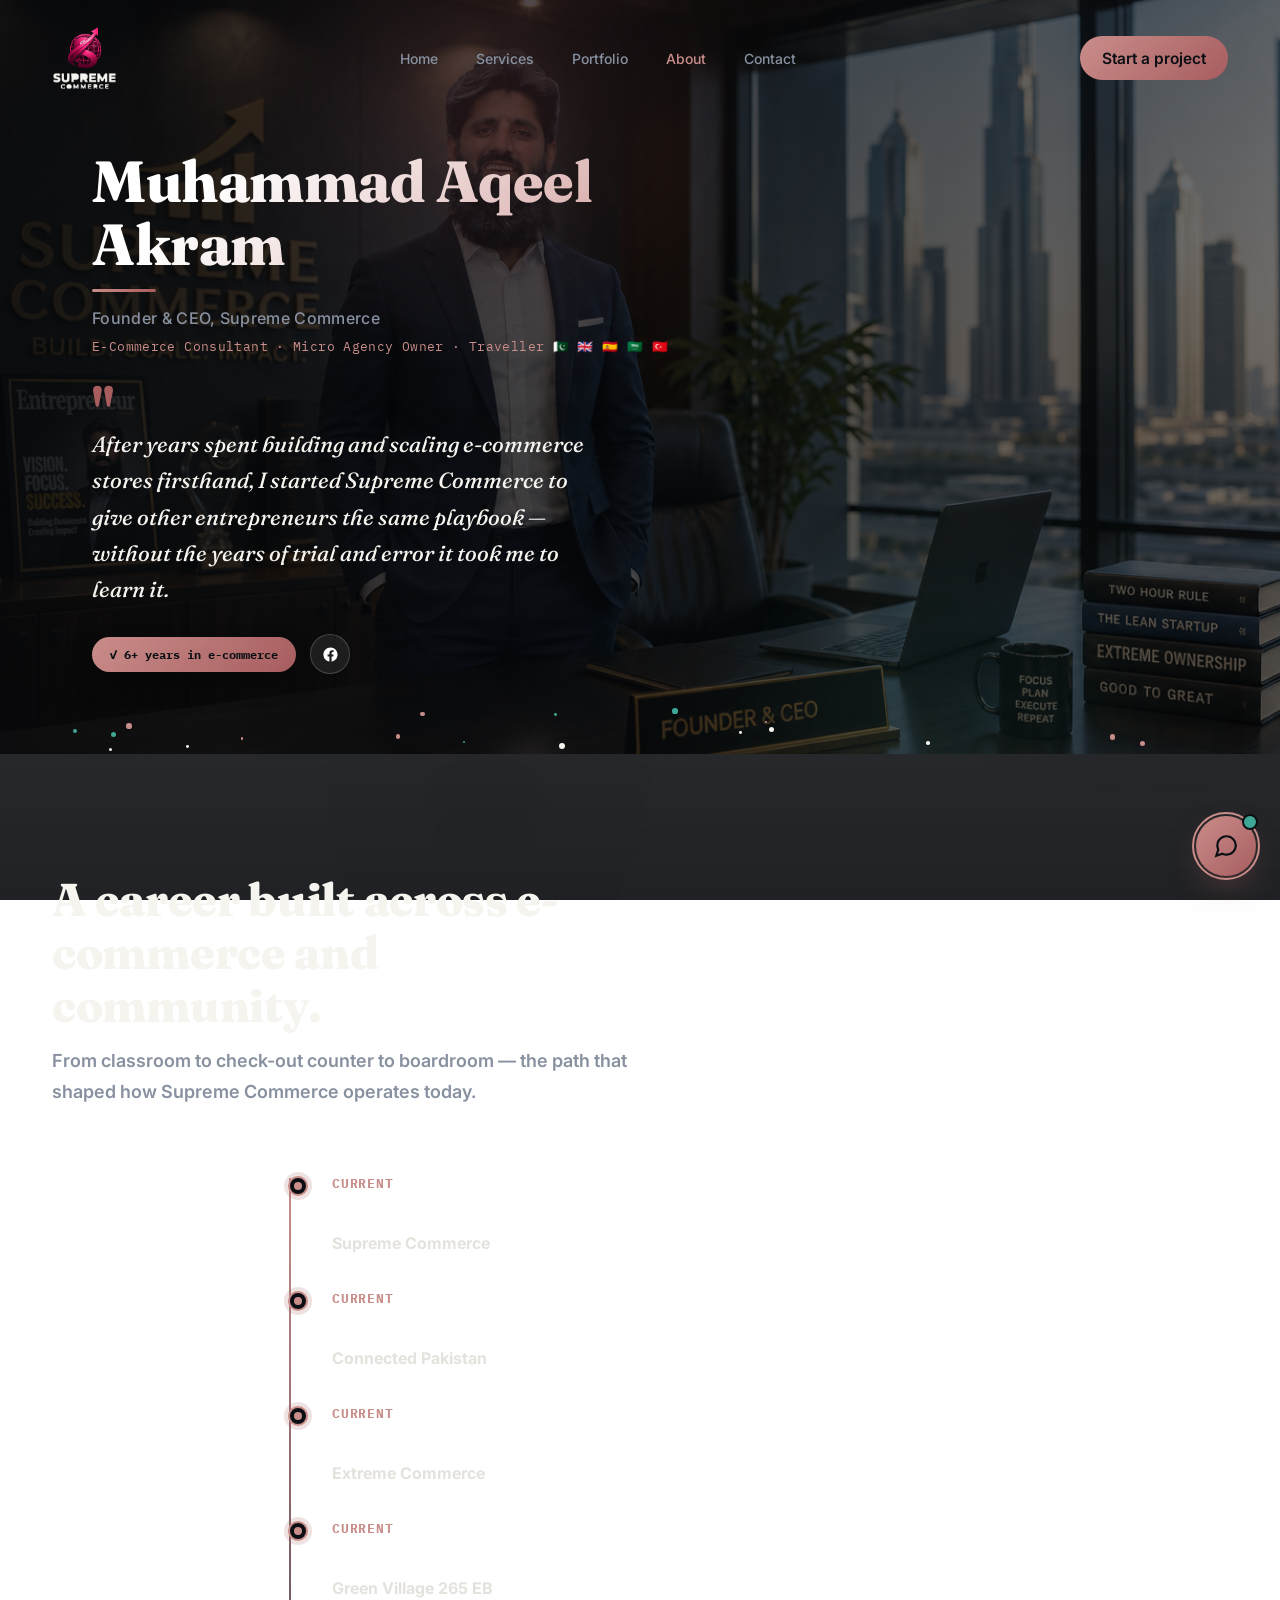
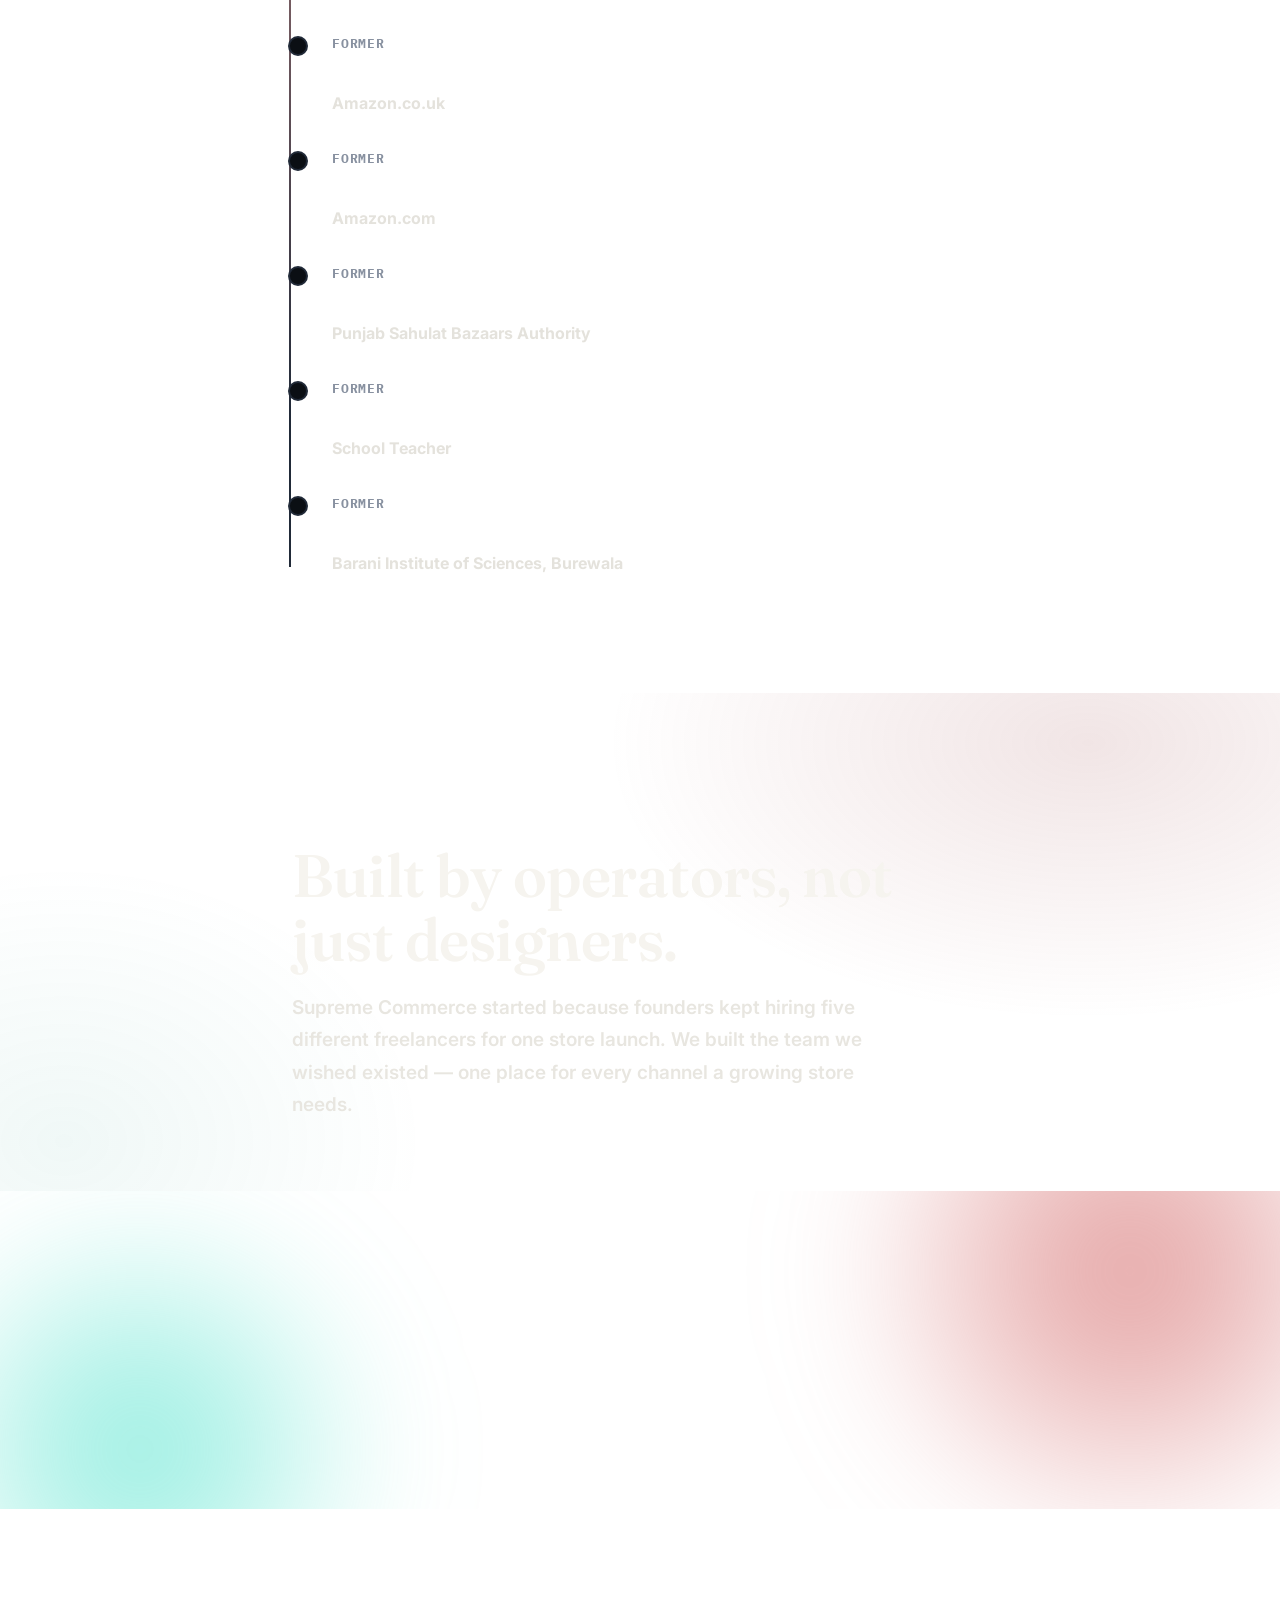
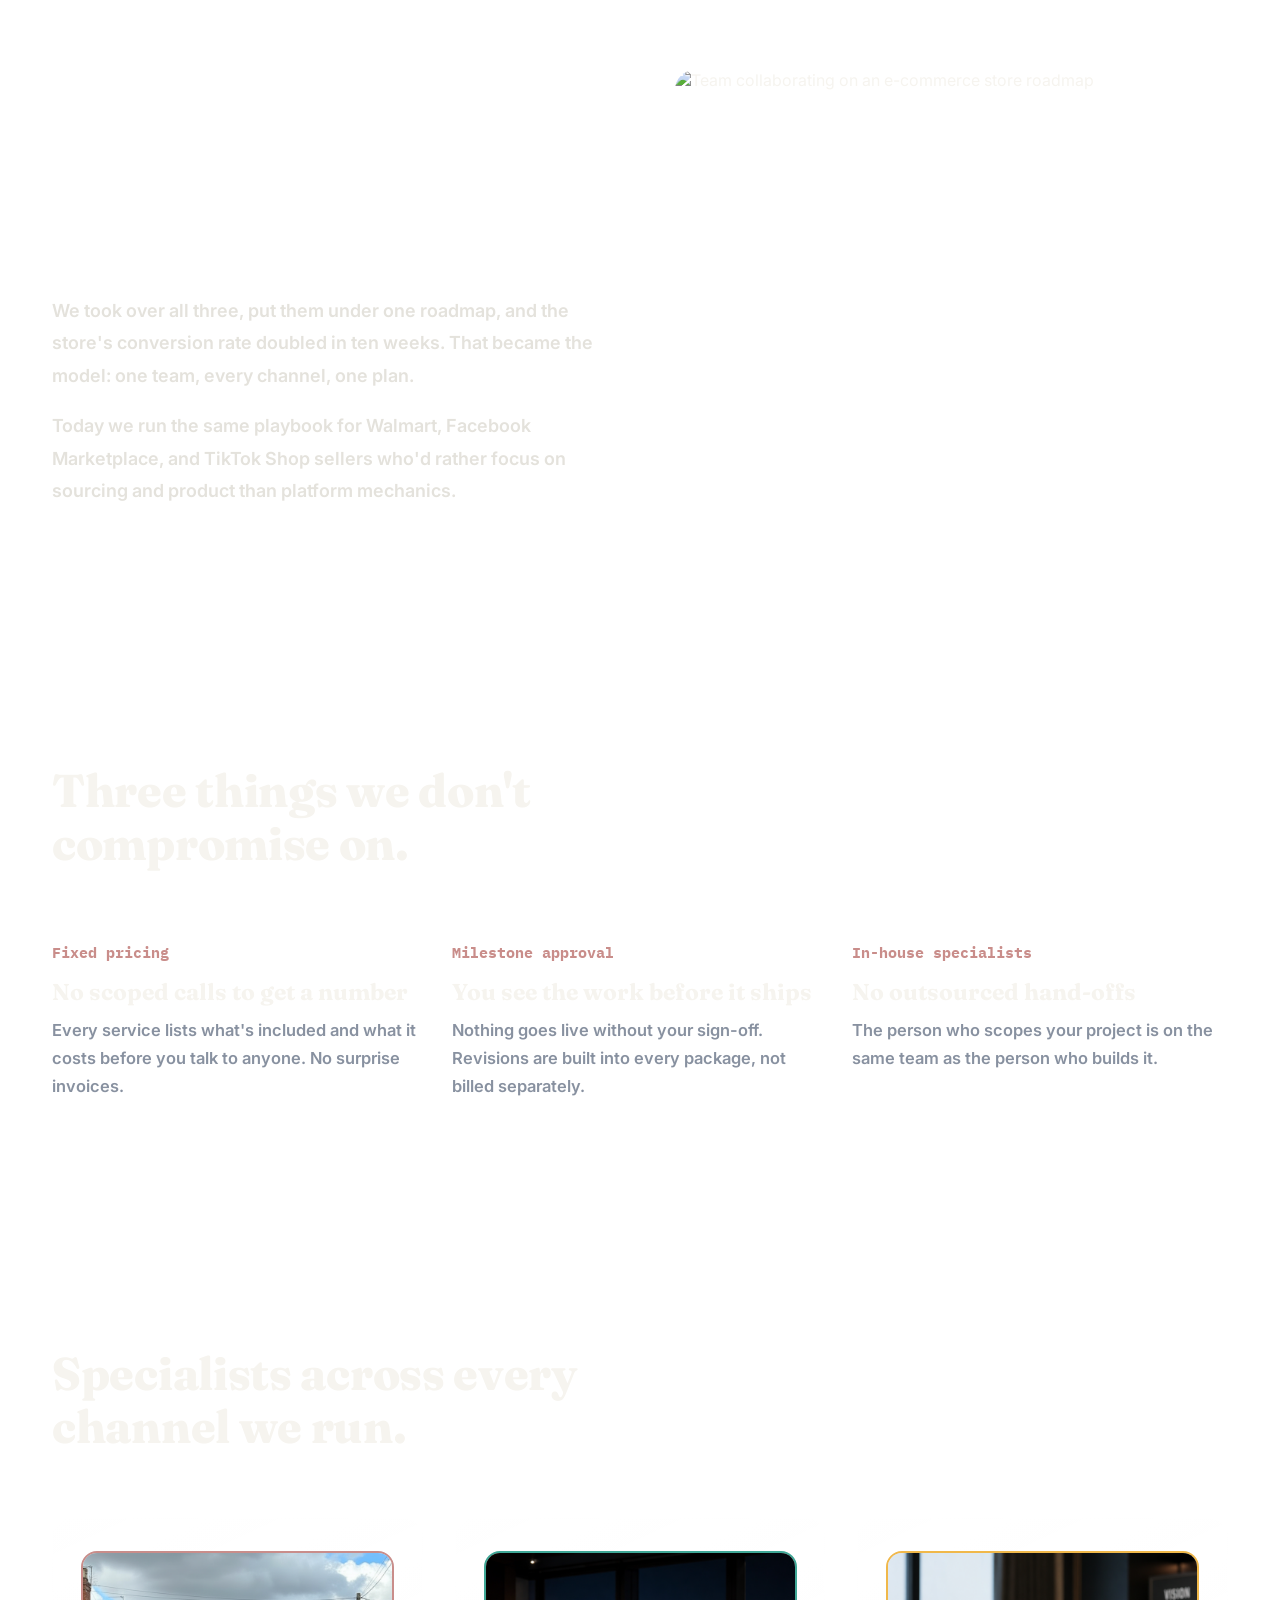
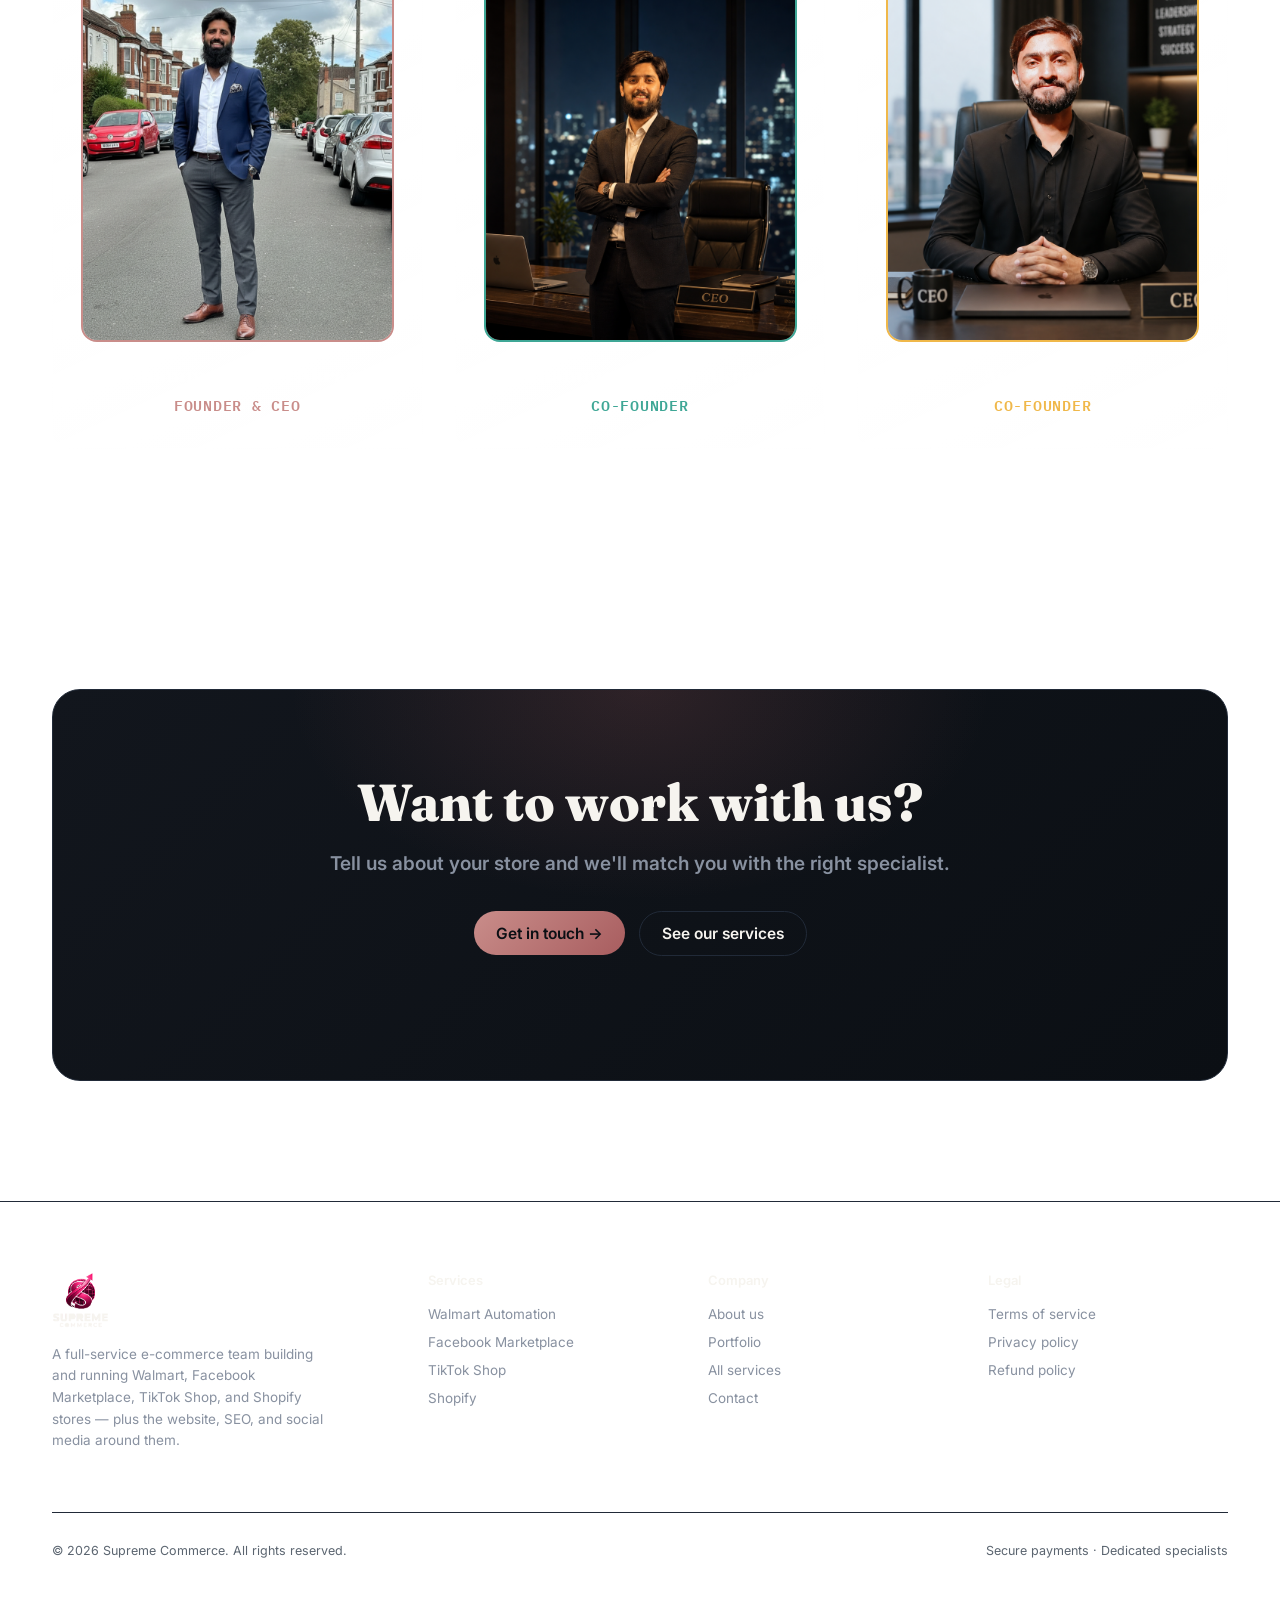
==== about.html @ 3b517783 "Fix domain in SEO tags: .net not .com Co-Authored-By: Claude Sonnet 5 <noreply@anthropic.com>" ====
<!DOCTYPE html>
<html lang="en">
<head>
<meta charset="UTF-8">
<meta name="viewport" content="width=device-width, initial-scale=1.0">
<title>About — Supreme Commerce</title>
<meta name="description" content="Supreme Commerce was founded by Muhammad Aqeel Akram to give e-commerce entrepreneurs one in-house team for every channel, instead of juggling multiple freelancers.">
<meta name="robots" content="index, follow">
<link rel="canonical" href="https://supreme.supremecommerce.net/about.html">
<meta property="og:type" content="website">
<meta property="og:site_name" content="Supreme Commerce">
<meta property="og:title" content="About — Supreme Commerce">
<meta property="og:description" content="Founded by Muhammad Aqeel Akram to give e-commerce entrepreneurs one in-house team for every channel, instead of juggling multiple freelancers.">
<meta property="og:url" content="https://supreme.supremecommerce.net/about.html">
<meta property="og:image" content="https://supreme.supremecommerce.net/assets/images/founder.jpg">
<meta name="twitter:card" content="summary_large_image">
<meta name="twitter:title" content="About — Supreme Commerce">
<meta name="twitter:description" content="Founded by Muhammad Aqeel Akram to give e-commerce entrepreneurs one in-house team for every channel, instead of juggling multiple freelancers.">
<meta name="twitter:image" content="https://supreme.supremecommerce.net/assets/images/founder.jpg">
<link rel="icon" type="image/png" href="assets/images/logo-transparent.png">
<script type="application/ld+json">
{
  "@context": "https://schema.org",
  "@type": "Person",
  "name": "Muhammad Aqeel Akram",
  "jobTitle": "Founder & CEO",
  "worksFor": {
    "@type": "Organization",
    "name": "Supreme Commerce",
    "url": "https://supreme.supremecommerce.net/"
  },
  "image": "https://supreme.supremecommerce.net/assets/images/founder.jpg"
}
</script>
<link rel="preconnect" href="https://fonts.googleapis.com">
<link href="https://fonts.googleapis.com/css2?family=Fraunces:opsz,wght@9..144,300;9..144,450;9..144,600;9..144,700&family=Inter:wght@400;500;600;700&family=IBM+Plex+Mono:wght@400;500&display=swap" rel="stylesheet">
<link rel="stylesheet" href="assets/style.css?v=20260719a">
<style>
.story-grid{display:grid;grid-template-columns:1fr 1fr;gap:70px;align-items:center;}
.story-visual{border-radius:20px;overflow:hidden;aspect-ratio:4/3;}
.story-visual img{width:100%;height:100%;object-fit:cover;}
.story-content p{font-size:15.5px;color:var(--slate-dark);line-height:1.75;margin-bottom:18px;}
.section-light .story-content p{color:var(--slate-dark);}

/* ---- Founder hero: orbit video background + framed portrait on the right ---- */
.founder-hero{
  position:relative;min-height:82vh;display:flex;align-items:center;
  padding:150px 0 80px;overflow:hidden;
  background-image:url('assets/images/founder-office.png');
  background-size:cover;background-position:center 25%;
}
.founder-hero::before{
  content:'';position:absolute;inset:0;z-index:1;
  background:linear-gradient(100deg, rgba(6,8,11,0.9) 0%, rgba(6,8,11,0.72) 45%, rgba(6,8,11,0.55) 100%);
}
.founder-hero-glow{
  position:absolute;inset:0;z-index:1;pointer-events:none;overflow:hidden;
}
.founder-hero-glow::before,.founder-hero-glow::after{
  content:'';position:absolute;border-radius:50%;filter:blur(90px);
}
.founder-hero-glow::before{
  width:460px;height:460px;top:-140px;left:20%;
  background:radial-gradient(circle, rgba(168,93,95,0.3), transparent 70%);
  animation:founderGlowDrift1 16s ease-in-out infinite;
}
.founder-hero-glow::after{
  width:380px;height:380px;bottom:-160px;right:12%;
  background:radial-gradient(circle, rgba(63,167,150,0.2), transparent 70%);
  animation:founderGlowDrift2 20s ease-in-out infinite;
}
@keyframes founderGlowDrift1{0%,100%{transform:translate(0,0);}50%{transform:translate(50px,40px);}}
@keyframes founderGlowDrift2{0%,100%{transform:translate(0,0);}50%{transform:translate(-40px,-30px);}}
.founder-particles{position:absolute;inset:0;z-index:1;pointer-events:none;overflow:hidden;}
.founder-particles .float-dot{position:absolute;border-radius:50%;animation:floatUp linear infinite;}
.founder-hero .wrap{
  position:relative;z-index:2;
  max-width:1160px;
}
.founder-text-side{max-width:640px;}

.founder-eyebrow{
  font-family:var(--font-mono);font-size:12px;letter-spacing:0.14em;text-transform:uppercase;
  color:var(--brass-bright);margin-bottom:14px;font-weight:600;
}
.founder-hero h1{
  font-family:var(--font-display);font-size:clamp(32px,3.8vw,50px);font-weight:800;
  line-height:1.08;letter-spacing:-0.5px;margin-bottom:14px;
  background:linear-gradient(135deg, #fff 20%, var(--brass-bright) 100%);
  -webkit-background-clip:text;background-clip:text;-webkit-text-fill-color:transparent;
}
.founder-underline{
  width:64px;height:3px;border-radius:2px;margin-bottom:16px;
  background:linear-gradient(90deg, var(--brass-bright), var(--brass));
}
.founder-title{
  font-size:14.5px;color:var(--slate);font-weight:500;letter-spacing:0.02em;margin-bottom:10px;
}
.founder-tagline{
  font-family:var(--font-mono);font-size:12.5px;color:var(--brass-bright);letter-spacing:0.03em;
  margin-bottom:28px;
}
.founder-quote-mark{
  font-family:var(--font-display);font-size:56px;line-height:1;color:var(--brass);
  opacity:0.5;margin-bottom:-12px;font-weight:700;
}
.founder-hero-bio{
  font-family:var(--font-display);font-style:italic;font-weight:450;
  font-size:clamp(16px,1.5vw,19px);color:var(--porcelain);line-height:1.65;margin-bottom:26px;max-width:520px;
}
.founder-badge{
  display:inline-flex;align-items:center;gap:6px;
  background:linear-gradient(135deg,var(--brass-bright),var(--brass));color:var(--ink);
  font-family:var(--font-mono);font-size:12px;font-weight:700;padding:10px 18px;
  border-radius:100px;white-space:nowrap;box-shadow:0 12px 28px -8px rgba(0,0,0,0.6);
}
.founder-meta-row{display:flex;align-items:center;gap:14px;flex-wrap:wrap;}
.founder-social-link{
  display:flex;align-items:center;justify-content:center;
  width:40px;height:40px;border-radius:50%;
  background:rgba(255,255,255,0.08);color:#fff;
  border:1px solid rgba(255,255,255,0.18);
  transition:background 0.25s ease, border-color 0.25s ease, transform 0.25s ease, box-shadow 0.25s ease;
}
.founder-social-link:hover{
  background:linear-gradient(135deg,var(--brass-bright),var(--brass));
  border-color:transparent;color:var(--ink);
  transform:translateY(-3px);
  box-shadow:0 10px 24px -6px rgba(168,93,95,0.6);
}
.founder-hero [data-depth]{
  transition:transform 0.25s cubic-bezier(.2,.7,.2,1);
  will-change:transform;
}
@media(prefers-reduced-motion: reduce){
  .founder-hero{animation:none;}
  .founder-hero [data-depth]{transition:none;}
}
@media(max-width:860px){
  .founder-hero .wrap{grid-template-columns:1fr;text-align:center;}
  .founder-text-side{max-width:100%;}
  .founder-hero h1{background:none;-webkit-text-fill-color:var(--porcelain);color:var(--porcelain);}
  .founder-underline{margin:0 auto 16px;}
  .founder-hero-bio{margin-left:auto;margin-right:auto;}
}
@media(max-width:640px){
  .founder-hero{min-height:auto;padding:130px 0 50px;}
  .founder-hero::before{background:linear-gradient(0deg, rgba(6,8,11,0.96) 20%, rgba(6,8,11,0.55) 70%);}
}
/* ---- Dedicated animated glow for stats section ---- */
.stats-section{position:relative;overflow:hidden;background:#0d0705;}
.stats-glow{
  position:absolute;inset:0;pointer-events:none;z-index:0;
}
.stats-glow::before, .stats-glow::after{
  content:'';position:absolute;border-radius:50%;filter:blur(60px);
}
.stats-glow::before{
  width:600px;height:600px;top:-220px;right:-150px;
  background:radial-gradient(circle, rgba(216,120,120,0.75), transparent 68%);
  animation:statsGlowDrift1 10s ease-in-out infinite;
}
.stats-glow::after{
  width:520px;height:520px;bottom:-200px;left:-120px;
  background:radial-gradient(circle, rgba(63,224,200,0.6), transparent 68%);
  animation:statsGlowDrift2 12s ease-in-out infinite;
}
@keyframes statsGlowDrift1{
  0%,100%{transform:translate(0,0) scale(1);opacity:1;}
  50%{transform:translate(-60px,70px) scale(1.25);opacity:0.7;}
}
@keyframes statsGlowDrift2{
  0%,100%{transform:translate(0,0) scale(1);opacity:0.9;}
  50%{transform:translate(70px,-60px) scale(1.2);opacity:0.6;}
}
.stats-section .wrap{position:relative;z-index:1;}
/* ---- Team cards: same glassmorphism recipe as the portfolio cards, one accent per specialist ---- */
#teamSection .team-card:nth-child(1){--team-accent:var(--brass-bright);} /* Muhammad Aqeel Akram — Founder & CEO */
#teamSection .team-card:nth-child(2){--team-accent:var(--signal);}       /* Muhammad Zubair Akram — Co-Founder */
#teamSection .team-card:nth-child(3){--team-accent:#F0B84A;}             /* Asad Irshad — Co-Founder */

#teamSection .team-card{
  position:relative;text-align:center;border-radius:20px;padding:32px 28px 30px;
  background:linear-gradient(155deg, rgba(255,255,255,0.06), rgba(255,255,255,0.02));
  backdrop-filter:blur(18px);-webkit-backdrop-filter:blur(18px);
  border:1px solid rgba(255,255,255,0.14);
  transition:transform .35s cubic-bezier(.2,.8,.2,1), box-shadow .35s ease;
}
#teamSection .team-card::after{
  content:'';position:absolute;inset:0;border-radius:20px;pointer-events:none;z-index:2;
  box-shadow:0 0 0 1px var(--team-accent) inset;opacity:0;transition:opacity .35s ease;
}
#teamSection .team-card:hover{
  transform:translateY(-6px);
  box-shadow:0 30px 60px -18px rgba(0,0,0,0.5), 0 0 40px -14px var(--team-accent);
}
#teamSection .team-card:hover::after{opacity:0.9;}
#teamSection .team-card h5{color:#fff;}
#teamSection .team-card span{
  font-family:var(--font-mono);font-size:11.5px;font-weight:600;
  text-transform:uppercase;letter-spacing:0.05em;color:var(--team-accent);
}

/* Team photo: accent-colored border + hover glow (click bounce handled via JS) */
.team-photo{
  border:2px solid var(--team-accent, #FF9EC1);
  cursor:pointer;
  transition:transform 0.35s cubic-bezier(.25,.8,.3,1.3), box-shadow 0.35s ease;
  box-shadow:0 0 0 transparent;
}
.team-photo:hover{
  box-shadow:0 18px 36px -10px var(--team-accent, #FF9EC1);
}
.stats-section .hero-stats .num{
  font-family:var(--font-display);font-weight:600;font-style:italic;
  letter-spacing:-0.01em;
}
.stats-section .hero-stats .lbl{
  font-family:var(--font-mono);text-transform:uppercase;letter-spacing:0.1em;font-weight:500;
}
@media(prefers-reduced-motion: reduce){
  .stats-glow::before, .stats-glow::after{animation:none;}
}
.page-hero p{font-size:18.5px;line-height:1.7;}
.page-hero h1{font-size:clamp(36px,4.8vw,58px);}
.sec-head h2{font-size:clamp(30px,3.6vw,44px);}
.sec-head p{font-size:17.5px;line-height:1.7;}
.story-content h2{font-size:clamp(28px,3.2vw,38px) !important;}
.story-content p{font-size:17px !important;line-height:1.8 !important;}
.value-card h4{font-size:21px;}
.value-card p{font-size:15.5px;line-height:1.7;}
.value-card .num{font-size:14px;}
.team-card h5{font-size:18px;}
.team-card span{font-size:13.5px;}
.hero-stats .num{font-size:34px !important;}
.hero-stats .lbl{font-size:15px !important;}
.breadcrumb{font-size:14.5px !important;}
.eyebrow{font-size:14px !important;}
.hero-stats{gap:48px !important;}
.founder-hero-bio{font-size:clamp(18px,1.9vw,22px) !important;}
.founder-title{font-size:16px;}
.founder-hero h1{font-size:clamp(36px,4.4vw,58px) !important;}
.final-cta h2{font-size:clamp(32px,4.2vw,48px);}
.final-cta p{font-size:17.5px;}
/* ---- Background career timeline ---- */
.timeline{position:relative;max-width:720px;margin:0 auto;padding-left:8px;}
.timeline::before{
  content:'';position:absolute;left:9px;top:6px;bottom:6px;width:1.5px;
  background:linear-gradient(180deg, var(--brass-bright), var(--line) 85%);
}
.timeline-item{position:relative;padding-left:44px;margin-bottom:34px;}
.timeline-item:last-child{margin-bottom:0;}
.timeline-dot{
  position:absolute;left:0;top:4px;width:20px;height:20px;border-radius:50%;
  background:var(--ink);border:2px solid var(--line);z-index:1;
}
.timeline-dot.current{
  border-color:var(--brass-bright);
  box-shadow:0 0 0 4px rgba(168,93,95,0.18);
}
.timeline-dot.current::after{
  content:'';position:absolute;inset:4px;border-radius:50%;background:var(--brass-bright);
}
.timeline-status{
  display:inline-block;font-family:var(--font-mono);font-size:12.5px;font-weight:700;letter-spacing:0.06em;
  text-transform:uppercase;color:var(--slate);margin-bottom:8px;
}
.timeline-status.current{color:var(--brass-bright);}
.timeline-content h4{font-family:var(--font-display);font-size:23px;font-weight:700;margin-bottom:6px;color:#fff;}
.timeline-company{
  font-size:16px;font-weight:700;color:#e4e2dc;text-decoration:none;
}
a.timeline-company:hover{color:var(--brass-bright);}
@media(max-width:640px){
  .timeline{max-width:100%;}
}
/* ---- Page-wide fixed video background (whole About page) ---- */
.page-bg-video{
  position:fixed !important;inset:0;width:100%;height:100%;object-fit:cover;
  z-index:0 !important;pointer-events:none;
}
.page-bg-overlay{
  position:fixed !important;inset:0;z-index:1 !important;pointer-events:none;
  background:linear-gradient(180deg, rgba(6,8,11,0.88) 0%, rgba(6,8,11,0.8) 40%, rgba(6,8,11,0.9) 100%);
}
/* Make every section transparent so the fixed video shows through everywhere */
.section-light{background:transparent !important;color:var(--porcelain) !important;}
.section-light .sec-head p{color:var(--slate) !important;}
.section-light .story-content p{color:#e4e2dc !important;}
.stats-section{background:transparent !important;}
body{background:transparent;}

/* ---- Bigger, bolder text across the whole page ---- */
.page-hero h1{font-size:clamp(38px,5vw,60px) !important;font-weight:800 !important;}
.page-hero p{font-size:19px !important;font-weight:600 !important;line-height:1.7 !important;color:#e8e6e0 !important;}
.sec-head h2{font-size:clamp(32px,3.8vw,46px) !important;font-weight:800 !important;}
.sec-head p{font-size:18px !important;font-weight:600 !important;line-height:1.7 !important;}
.story-content h2{font-size:clamp(30px,3.4vw,40px) !important;font-weight:800 !important;}
.story-content p{font-size:18px !important;font-weight:600 !important;line-height:1.8 !important;color:#e8e6e0 !important;}
.value-card h4{font-size:23px !important;font-weight:700 !important;}
.value-card p{font-size:16.5px !important;font-weight:600 !important;line-height:1.7 !important;}
.value-card .num{font-size:15px !important;font-weight:700 !important;}
.team-card h5{font-size:20px !important;font-weight:700 !important;}
.team-card span{font-size:15px !important;font-weight:600 !important;}
.hero-stats .num{font-size:38px !important;font-weight:800 !important;}
.hero-stats .lbl{font-size:16px !important;font-weight:600 !important;}
.breadcrumb{font-size:15px !important;font-weight:600 !important;}
.eyebrow{font-size:15px !important;font-weight:700 !important;}
.final-cta h2{font-size:clamp(34px,4.6vw,52px) !important;font-weight:800 !important;}
.final-cta p{font-size:19px !important;font-weight:600 !important;}
</style>
<link rel="stylesheet" href="assets/responsive.css?v=20260719a">
</head>
<body>

<video class="page-bg-video" autoplay muted loop playsinline preload="auto" id="pageBgVideo">
  <source src="assets/videos/orbit-section-bg.mp4" type="video/mp4">
</video>
<div class="page-bg-overlay"></div>

<div class="bg-orbs">
  <div class="orb orb-1"></div>
  <div class="orb orb-2"></div>
  <div class="orb orb-3"></div>
  <div class="orb orb-4"></div>
</div>
<div class="grain"></div>

<nav id="nav">
  <div class="wrap">
    <a href="index.html" class="logo"><img src="assets/images/logo-transparent.png" alt="Supreme Commerce" class="logo-img"></a>
    <div class="nav-links" id="navLinks">
      <a href="index.html">Home</a>
      <a href="services.html">Services</a>
      <a href="portfolio.html">Portfolio</a>
      <a href="about.html" class="active">About</a>
      <a href="contact.html">Contact</a>
    </div>
    <div style="display:flex;gap:12px;align-items:center;">
      <a href="contact.html" class="btn btn-brass">Start a project</a>
      <button class="nav-toggle" id="navToggle"><span></span><span></span><span></span></button>
    </div>
  </div>
</nav>

<section class="founder-hero" id="founderHero">
  <div class="founder-hero-glow"></div>
  <div class="founder-particles" id="founderParticles"></div>
  <div class="wrap" id="founderParallaxWrap">
    <div class="founder-text-side" id="founderTextSide">
      <h1 class="reveal" data-depth="22">Muhammad Aqeel Akram</h1>
      <div class="founder-underline" data-depth="14"></div>
      <div class="founder-title reveal" data-depth="12">Founder &amp; CEO, Supreme Commerce</div>
      <div class="founder-tagline reveal" data-depth="8">E-Commerce Consultant · Micro Agency Owner · Traveller 🇵🇰 🇬🇧 🇪🇸 🇸🇦 🇹🇷</div>
      <div class="founder-quote-mark reveal" data-depth="26">"</div>
      <p class="founder-hero-bio reveal" data-depth="18">After years spent building and scaling e-commerce stores firsthand, I started Supreme Commerce to give other entrepreneurs the same playbook — without the years of trial and error it took me to learn it.</p>
      <div class="founder-meta-row reveal" data-depth="30">
        <div class="founder-badge">✓ 6+ years in e-commerce</div>
        <a href="https://www.facebook.com/moon.chohan.7" target="_blank" rel="noopener noreferrer" class="founder-social-link" aria-label="Founder's Facebook profile">
          <svg width="17" height="17" viewBox="0 0 24 24" fill="currentColor"><path d="M22 12.06C22 6.51 17.52 2 12 2S2 6.51 2 12.06c0 5.02 3.66 9.18 8.44 9.94v-7.03H7.9v-2.91h2.54V9.85c0-2.51 1.49-3.9 3.77-3.9 1.09 0 2.24.2 2.24.2v2.46h-1.26c-1.24 0-1.63.77-1.63 1.56v1.89h2.78l-.45 2.91h-2.33V22c4.78-.76 8.44-4.92 8.44-9.94z"/></svg>
        </a>
      </div>
    </div>
  </div>
</section>

<section class="section" id="backgroundSection">
  <div class="wrap" style="position:relative;z-index:2;">
    <div class="sec-head reveal">
      <h2>A career built across e-commerce and community.</h2>
      <p>From classroom to check-out counter to boardroom — the path that shaped how Supreme Commerce operates today.</p>
    </div>
    <div class="timeline">
      <div class="timeline-item reveal">
        <div class="timeline-dot current"></div>
        <div class="timeline-content">
          <span class="timeline-status current">Current</span>
          <h4>Chairman &amp; CEO</h4>
          <a href="https://www.facebook.com/profile.php?id=100064833616676" target="_blank" rel="noopener noreferrer" class="timeline-company">Supreme Commerce</a>
        </div>
      </div>
      <div class="timeline-item reveal">
        <div class="timeline-dot current"></div>
        <div class="timeline-content">
          <span class="timeline-status current">Current</span>
          <h4>Brand Ambassador</h4>
          <a href="https://www.facebook.com/ConnectedPakistan" target="_blank" rel="noopener noreferrer" class="timeline-company">Connected Pakistan</a>
        </div>
      </div>
      <div class="timeline-item reveal">
        <div class="timeline-dot current"></div>
        <div class="timeline-content">
          <span class="timeline-status current">Current</span>
          <h4>Entrepreneur</h4>
          <a href="https://www.facebook.com/ExtremeCommerce" target="_blank" rel="noopener noreferrer" class="timeline-company">Extreme Commerce</a>
        </div>
      </div>
      <div class="timeline-item reveal">
        <div class="timeline-dot current"></div>
        <div class="timeline-content">
          <span class="timeline-status current">Current</span>
          <h4>Founder, Director &amp; CEO</h4>
          <a href="https://www.facebook.com/Green-Village-265-EB-103672242426154/" target="_blank" rel="noopener noreferrer" class="timeline-company">Green Village 265 EB</a>
        </div>
      </div>
      <div class="timeline-item reveal">
        <div class="timeline-dot"></div>
        <div class="timeline-content">
          <span class="timeline-status">Former</span>
          <h4>Seller</h4>
          <a href="https://www.facebook.com/AmazonUK" target="_blank" rel="noopener noreferrer" class="timeline-company">Amazon.co.uk</a>
        </div>
      </div>
      <div class="timeline-item reveal">
        <div class="timeline-dot"></div>
        <div class="timeline-content">
          <span class="timeline-status">Former</span>
          <h4>Seller</h4>
          <a href="https://www.facebook.com/Amazon" target="_blank" rel="noopener noreferrer" class="timeline-company">Amazon.com</a>
        </div>
      </div>
      <div class="timeline-item reveal">
        <div class="timeline-dot"></div>
        <div class="timeline-content">
          <span class="timeline-status">Former</span>
          <h4>Branch Manager</h4>
          <a href="https://www.facebook.com/psbauthority" target="_blank" rel="noopener noreferrer" class="timeline-company">Punjab Sahulat Bazaars Authority</a>
        </div>
      </div>
      <div class="timeline-item reveal">
        <div class="timeline-dot"></div>
        <div class="timeline-content">
          <span class="timeline-status">Former</span>
          <h4>English Teacher</h4>
          <span class="timeline-company">School Teacher</span>
        </div>
      </div>
      <div class="timeline-item reveal">
        <div class="timeline-dot"></div>
        <div class="timeline-content">
          <span class="timeline-status">Former</span>
          <h4>Team Member</h4>
          <a href="https://www.facebook.com/bisbrw" target="_blank" rel="noopener noreferrer" class="timeline-company">Barani Institute of Sciences, Burewala</a>
        </div>
      </div>
    </div>
  </div>
</section>

<section class="page-hero">
  <div class="wrap">
    <h2 class="reveal">Built by operators, not just designers.</h2>
    <p class="reveal">Supreme Commerce started because founders kept hiring five different freelancers for one store launch. We built the team we wished existed — one place for every channel a growing store needs.</p>
  </div>
</section>

<section class="section stats-section" id="statsSection">
  <div class="stats-glow"></div>
  <div class="wrap">
    <div class="hero-stats reveal" style="border-top:none;padding-top:0;justify-content:space-between;">
      <div><span class="num counter" data-target="4218">0</span><span class="lbl">Projects delivered</span></div>
      <div><span class="num counter" data-target="7">0</span><span class="lbl">Core services</span></div>
      <div><span class="num counter" data-target="6">0</span><span class="lbl">Years operating</span></div>
      <div><span class="num counter" data-target="98.2" data-suffix="%">0</span><span class="lbl">On-time delivery</span></div>
    </div>
  </div>
</section>

<section class="section section-light">
  <div class="wrap">
    <div class="story-grid">
      <div class="story-content">
        <h2 class="reveal" style="font-family:var(--font-display);font-size:clamp(26px,3vw,36px);font-weight:600;margin-bottom:20px;letter-spacing:-0.3px;">Started with one overwhelmed founder.</h2>
        <p class="reveal">Our first client came to us juggling a Shopify developer, a separate SEO freelancer, and an agency for social — none of whom talked to each other. The store looked disjointed because it was built that way.</p>
        <p class="reveal">We took over all three, put them under one roadmap, and the store's conversion rate doubled in ten weeks. That became the model: one team, every channel, one plan.</p>
        <p class="reveal">Today we run the same playbook for Walmart, Facebook Marketplace, and TikTok Shop sellers who'd rather focus on sourcing and product than platform mechanics.</p>
      </div>
      <div class="story-visual reveal">
        <img src="https://images.unsplash.com/photo-1522071820081-009f0129c71c?w=700&q=80" alt="Team collaborating on an e-commerce store roadmap">
      </div>
    </div>
  </div>
</section>

<section class="section">
  <div class="wrap">
    <div class="sec-head reveal">
      <h2>Three things we don't compromise on.</h2>
    </div>
    <div class="value-grid">
      <div class="value-card reveal">
        <div class="num">Fixed pricing</div>
        <h4>No scoped calls to get a number</h4>
        <p>Every service lists what's included and what it costs before you talk to anyone. No surprise invoices.</p>
      </div>
      <div class="value-card reveal">
        <div class="num">Milestone approval</div>
        <h4>You see the work before it ships</h4>
        <p>Nothing goes live without your sign-off. Revisions are built into every package, not billed separately.</p>
      </div>
      <div class="value-card reveal">
        <div class="num">In-house specialists</div>
        <h4>No outsourced hand-offs</h4>
        <p>The person who scopes your project is on the same team as the person who builds it.</p>
      </div>
    </div>
  </div>
</section>

<section class="section" id="teamSection">
  <div class="wrap">
    <div class="sec-head reveal">
      <h2>Specialists across every channel we run.</h2>
    </div>
    <div class="team-grid">
      <div class="team-card reveal">
        <div class="team-photo"><img src="assets/images/founder-street.png" alt="Muhammad Aqeel Akram, Founder &amp; CEO"></div>
        <h5>Muhammad Aqeel Akram</h5>
        <span>Founder &amp; CEO</span>
      </div>
      <div class="team-card reveal">
        <div class="team-photo"><img src="assets/images/founder2.png" alt="Muhammad Zubair Akram, Co-Founder"></div>
        <h5>Muhammad Zubair Akram</h5>
        <span>Co-Founder</span>
      </div>
      <div class="team-card reveal">
        <div class="team-photo"><img src="assets/images/founder3.png" alt="Asad Irshad, Co-Founder"></div>
        <h5>Asad Irshad</h5>
        <span>Co-Founder</span>
      </div>
    </div>
  </div>
</section>

<section class="section">
  <div class="wrap">
    <div class="final-cta reveal">
      <h2>Want to work with us?</h2>
      <p>Tell us about your store and we'll match you with the right specialist.</p>
      <div class="hero-cta">
        <a href="contact.html" class="btn btn-brass">Get in touch →</a>
        <a href="services.html" class="btn btn-ghost">See our services</a>
      </div>
    </div>
  </div>
</section>

<footer>
  <div class="wrap">
    <div class="foot-grid">
      <div class="foot-col">
        <div class="logo"><img src="assets/images/logo-transparent.png" alt="Supreme Commerce" class="logo-img"></div>
        <p class="foot-desc">A full-service e-commerce team building and running Walmart, Facebook Marketplace, TikTok Shop, and Shopify stores — plus the website, SEO, and social media around them.</p>
      </div>
      <div class="foot-col">
        <h5>Services</h5>
        <a href="services.html#walmart">Walmart Automation</a>
        <a href="services.html#facebook">Facebook Marketplace</a>
        <a href="services.html#tiktok">TikTok Shop</a>
        <a href="services.html#shopify">Shopify</a>
      </div>
      <div class="foot-col">
        <h5>Company</h5>
        <a href="about.html">About us</a>
        <a href="portfolio.html">Portfolio</a>
        <a href="services.html">All services</a>
        <a href="contact.html">Contact</a>
      </div>
      <div class="foot-col">
        <h5>Legal</h5>
        <a href="#">Terms of service</a>
        <a href="#">Privacy policy</a>
        <a href="#">Refund policy</a>
      </div>
    </div>
    <div class="foot-bottom">
      <span>© 2026 Supreme Commerce. All rights reserved.</span>
      <span>Secure payments · Dedicated specialists</span>
    </div>
  </div>
</footer>

<script src="assets/script.js?v=20260719a"></script>
<script src="assets/responsive.js?v=20260719a"></script>
<script>
  initCounters('.counter');

  // Page-wide background video: safety nudge for browsers that block autoplay until interaction
  const pageBgVideo = document.getElementById('pageBgVideo');
  if (pageBgVideo) {
    pageBgVideo.play().catch(() => {
      document.addEventListener('click', () => pageBgVideo.play(), { once: true });
    });
  }

  // Founder hero: floating particles
  initParticles('founderParticles', 18);
  const founderHeroSection = document.getElementById('founderHero');

  // Floating text effect: elements drift toward/away from cursor based on their depth
  const founderHero = document.getElementById('founderHero');
  if (founderHero) {
    const floatEls = founderHero.querySelectorAll('[data-depth]');
    founderHero.addEventListener('mousemove', (e) => {
      const rect = founderHero.getBoundingClientRect();
      const relX = (e.clientX - rect.left) / rect.width - 0.5;
      const relY = (e.clientY - rect.top) / rect.height - 0.5;
      floatEls.forEach(el => {
        const depth = parseFloat(el.dataset.depth) || 10;
        const moveX = relX * depth;
        const moveY = relY * depth;
        el.style.transform = `translate(${moveX}px, ${moveY}px)`;
      });
    });
    founderHero.addEventListener('mouseleave', () => {
      floatEls.forEach(el => { el.style.transform = 'translate(0, 0)'; });
    });
  }

  // Team photos: click to bounce up/down with shadow (Web Animations API — runs regardless of CSS cascade)
  document.querySelectorAll('.team-photo').forEach(photo => {
    photo.style.willChange = 'transform';
    photo.addEventListener('click', () => {
      const accent = getComputedStyle(photo).borderColor; // resolves each card's --team-accent
      photo.animate([
        { transform: 'translateY(0)',      boxShadow: `0 0 0 transparent`,                offset: 0 },
        { transform: 'translateY(-20px)',  boxShadow: `0 28px 46px -10px ${accent}`,       offset: 0.3 },
        { transform: 'translateY(8px)',    boxShadow: `0 10px 20px -8px ${accent}`,        offset: 0.55 },
        { transform: 'translateY(-4px)',   boxShadow: `0 18px 30px -10px ${accent}`,       offset: 0.8 },
        { transform: 'translateY(0)',      boxShadow: `0 0 0 transparent`,                 offset: 1 }
      ], {
        duration: 700,
        easing: 'cubic-bezier(.25,.8,.3,1.3)'
      });
    });
  });
</script>
<script src="assets/chat-widget.js"></script>
</body>
</html>
---- assets/style.css ----
:root{
  --ink:#0B0F14;
  --ink-2:#121822;
  --line:#212A38;
  --porcelain:#F6F4EF;
  --porcelain-2:#EDEAE1;
  --brass:#A85D5F;
  --brass-bright:#C98D8A;
  --signal:#3FA796;
  --slate:#8891A0;
  --slate-dark:#5B6570;
  --white:#FFFFFF;
  --font-display:'Fraunces', serif;
  --font-body:'Inter', sans-serif;
  --font-mono:'IBM Plex Mono', monospace;
}
*{margin:0;padding:0;box-sizing:border-box;}
html{scroll-behavior:smooth;}
body{
  background:var(--ink);
  color:var(--porcelain);
  font-family:var(--font-body);
  overflow-x:hidden;
  -webkit-font-smoothing:antialiased;
  position:relative;
}

/* ---------- AMBIENT BACKGROUND ---------- */
.bg-orbs{
  position:fixed;inset:0;z-index:0;pointer-events:none;overflow:hidden;
}
.orb{
  position:absolute;border-radius:50%;filter:blur(90px);opacity:0.55;
  will-change:transform;
}
.orb-1{
  width:520px;height:520px;top:-120px;left:-100px;
  background:radial-gradient(circle, rgba(201,141,138,0.32), transparent 70%);
  animation:drift1 26s ease-in-out infinite;
}
.orb-2{
  width:640px;height:640px;top:30%;right:-220px;
  background:radial-gradient(circle, rgba(63,167,150,0.20), transparent 70%);
  animation:drift2 32s ease-in-out infinite;
}
.orb-3{
  width:460px;height:460px;bottom:-160px;left:20%;
  background:radial-gradient(circle, rgba(168,93,95,0.26), transparent 70%);
  animation:drift3 24s ease-in-out infinite;
}
.orb-4{
  width:380px;height:380px;bottom:10%;right:8%;
  background:radial-gradient(circle, rgba(201,141,138,0.16), transparent 70%);
  animation:drift1 30s ease-in-out infinite reverse;
}
@keyframes drift1{
  0%,100%{transform:translate(0,0) scale(1);}
  33%{transform:translate(60px,80px) scale(1.08);}
  66%{transform:translate(-40px,40px) scale(0.95);}
}
@keyframes drift2{
  0%,100%{transform:translate(0,0) scale(1);}
  50%{transform:translate(-90px,-60px) scale(1.12);}
}
@keyframes drift3{
  0%,100%{transform:translate(0,0) scale(1);}
  40%{transform:translate(70px,-50px) scale(1.05);}
  75%{transform:translate(-50px,20px) scale(0.92);}
}
.grain{
  position:fixed;inset:0;z-index:1;pointer-events:none;opacity:0.035;mix-blend-mode:overlay;
  background-image:url("data:image/svg+xml,%3Csvg xmlns='http://www.w3.org/2000/svg' width='90' height='90'%3E%3Cfilter id='n'%3E%3CfeTurbulence type='fractalNoise' baseFrequency='0.9' numOctaves='2' stitchTiles='stitch'/%3E%3C/filter%3E%3Crect width='100%25' height='100%25' filter='url(%23n)'/%3E%3C/svg%3E");
}
.particle{
  position:absolute;border-radius:50%;background:var(--brass-bright);
  opacity:0;pointer-events:none;
}
body > *:not(.bg-orbs):not(.grain){position:relative;z-index:2;}
@media (prefers-reduced-motion: reduce){
  *{animation-duration:0.001ms !important; animation-iteration-count:1 !important; transition-duration:0.001ms !important;}
}
a{color:inherit;text-decoration:none;}
img{max-width:100%;display:block;}
.wrap{max-width:1240px;margin:0 auto;padding:0 32px;}
::selection{background:var(--brass);color:var(--ink);}

/* ---------- NAV ---------- */
nav{
  /* !important: nav is a direct child of body, so the generic
     `body > *:not(.bg-orbs):not(.grain)` rule above (two :not() classes,
     higher specificity than a bare type selector) was silently winning
     and downgrading nav to position:relative;z-index:2 — tying it with
     every <section> and letting later sections in the DOM paint over the
     open mobile drawer nested inside it. */
  position:fixed !important;top:0;left:0;right:0;z-index:100 !important;
  padding:26px 0;
  transition:all .4s cubic-bezier(.2,.8,.2,1);
  border-bottom:1px solid transparent;
}
nav.scrolled{
  padding:14px 0;
  background:rgba(11,15,20,0.96);
  border-bottom:1px solid var(--line);
}
nav .wrap{display:flex;align-items:center;justify-content:space-between;}
.logo{
  font-family:var(--font-display);
  font-size:22px;font-weight:600;letter-spacing:0.3px;
  display:flex;align-items:center;gap:10px;
}
.logo-mark{
  width:28px;height:28px;border-radius:7px;
  background:linear-gradient(135deg,var(--brass-bright),var(--brass));
  display:flex;align-items:center;justify-content:center;
  font-family:var(--font-mono);font-size:13px;color:var(--ink);font-weight:700;
}
.logo-img{
  height:64px;width:auto;display:block;
  transition:height .4s cubic-bezier(.2,.8,.2,1), transform .3s cubic-bezier(.2,.8,.2,1);
}
.logo:hover .logo-img{
  transform:scale(1.05);
}
nav.scrolled .logo-img{height:48px;}
footer .logo-img{height:56px;}
.nav-links{display:flex;gap:38px;align-items:center;}
.nav-links a{
  font-size:14px;color:var(--slate);font-weight:500;
  transition:color .25s ease;position:relative;
}
.nav-links a:hover{color:var(--porcelain);}
.nav-links a:focus-visible, .btn:focus-visible, .cat-card:focus-visible, .svc-card:focus-visible{
  outline:2px solid var(--brass-bright);outline-offset:3px;
}
.btn{
  font-family:var(--font-body);font-weight:600;font-size:14px;
  padding:12px 22px;border-radius:100px;cursor:pointer;border:none;
  transition:transform .25s cubic-bezier(.2,.8,.2,1), box-shadow .25s ease;
  display:inline-flex;align-items:center;gap:8px;
}
.btn-brass{
  background:linear-gradient(135deg,var(--brass-bright),var(--brass));
  color:var(--ink);
}
.btn-brass:hover{transform:translateY(-2px);box-shadow:0 10px 30px -8px rgba(168,93,95,0.5);}
.btn-ghost{
  background:transparent;color:var(--porcelain);border:1px solid var(--line);
}
.btn-ghost:hover{border-color:var(--brass);color:var(--brass-bright);}

/* ---------- HERO ---------- */
.hero{
  min-height:100vh;
  display:flex;align-items:center;
  padding:140px 0 80px;
  position:relative;
  background:
    radial-gradient(ellipse 900px 500px at 85% 10%, rgba(168,93,95,0.16), transparent 60%),
    radial-gradient(ellipse 700px 500px at 5% 90%, rgba(63,167,150,0.08), transparent 60%);
}
.hero .wrap{display:grid;grid-template-columns:1.05fr 0.95fr;gap:60px;align-items:center;}
.eyebrow{
  font-family:var(--font-mono);font-size:12px;letter-spacing:0.12em;text-transform:uppercase;
  color:var(--brass-bright);display:flex;align-items:center;gap:10px;margin-bottom:24px;opacity:0;
}
.eyebrow::before{content:'';width:26px;height:1px;background:var(--brass-bright);}
h1{
  font-family:var(--font-display);
  font-size:clamp(38px,4.6vw,64px);
  font-weight:600;
  line-height:1.06;
  letter-spacing:-0.5px;
  margin-bottom:24px;
}
h1 em{font-style:italic;font-weight:450;color:var(--brass-bright);}
.hero-sub{
  font-size:17px;line-height:1.65;color:var(--slate);max-width:480px;margin-bottom:36px;
}
.hero-cta{display:flex;gap:14px;align-items:center;margin-bottom:44px;}
.hero-stats{display:flex;gap:36px;border-top:1px solid var(--line);padding-top:24px;}
.hero-stats div{display:flex;flex-direction:column;gap:4px;}
.hero-stats .num{font-family:var(--font-mono);font-size:22px;color:var(--porcelain);font-weight:500;}
.hero-stats .lbl{font-size:12px;color:var(--slate-dark);}

/* -- Hero assembly visual -- */
.assembly-stage{
  position:relative;height:520px;
  display:flex;align-items:center;justify-content:center;
}
.store-card{
  position:relative;width:320px;background:var(--porcelain);border-radius:20px;
  padding:22px;box-shadow:0 40px 80px -20px rgba(0,0,0,0.6);
  transform:rotate(-2deg);
}
.store-card-top{display:flex;justify-content:space-between;align-items:center;margin-bottom:14px;}
.store-dot{width:8px;height:8px;border-radius:50%;background:var(--signal);}
.store-card-photo{
  width:100%;height:170px;border-radius:12px;
  background:linear-gradient(135deg,#e2ddd0,#cfc8b6);
  margin-bottom:16px;position:relative;overflow:hidden;
}
.store-card-photo::after{
  content:'';position:absolute;inset:0;
  background:linear-gradient(120deg,transparent 30%, rgba(255,255,255,0.5) 50%, transparent 70%);
  transform:translateX(-100%);
}
.store-card-title{font-family:var(--font-display);font-size:17px;color:var(--ink);font-weight:600;margin-bottom:6px;}
.store-card-price{font-family:var(--font-mono);font-size:15px;color:var(--slate-dark);display:flex;justify-content:space-between;align-items:center;}
.store-card-price b{color:var(--ink);font-size:18px;}
.pill{
  position:absolute;background:var(--ink);color:var(--porcelain);
  padding:9px 15px;border-radius:100px;font-size:12px;font-weight:600;
  display:flex;align-items:center;gap:6px;box-shadow:0 14px 30px -8px rgba(0,0,0,0.5);
  opacity:0;
}
.pill-verified{top:14px;right:-30px;background:var(--signal);color:var(--ink);}
.pill-rating{bottom:60px;left:-46px;font-family:var(--font-mono);}
.pill-brass{top:220px;right:-56px;background:linear-gradient(135deg,var(--brass-bright),var(--brass));color:var(--ink);}
.ring{
  position:absolute;border-radius:50%;border:1px solid var(--line);
}
.ring1{width:460px;height:460px;}
.ring2{width:560px;height:560px;opacity:0.6;}
.float-dot{
  position:absolute;border-radius:50%;pointer-events:none;
  animation:floatUp linear infinite;
}
@keyframes floatUp{
  0%{transform:translateY(0) translateX(0);opacity:0;}
  10%{opacity:1;}
  90%{opacity:1;}
  100%{transform:translateY(-440px) translateX(var(--drift,20px));opacity:0;}
}

/* ---------- TRUST BAR ---------- */
.trust{border-top:1px solid var(--line);border-bottom:1px solid var(--line);padding:34px 0;}
.trust .wrap{display:flex;justify-content:space-between;align-items:center;flex-wrap:wrap;gap:20px;}
.trust-item{display:flex;align-items:center;gap:10px;font-size:13px;color:var(--slate);font-weight:500;}
.trust-item svg{flex-shrink:0;}

/* ---------- SECTION HEADERS ---------- */
.section{padding:120px 0;}
.section-light{background:var(--porcelain);color:var(--ink);}
.sec-head{max-width:600px;margin-bottom:64px;}
.sec-eyebrow{
  font-family:var(--font-mono);font-size:12px;letter-spacing:0.1em;text-transform:uppercase;
  color:var(--brass);margin-bottom:14px;
}
.sec-head h2{font-family:var(--font-display);font-size:clamp(28px,3.4vw,42px);font-weight:600;line-height:1.15;letter-spacing:-0.3px;}
.section-light .sec-head p{color:var(--slate-dark);font-size:16px;margin-top:14px;line-height:1.6;}
.section:not(.section-light) .sec-head p{color:var(--slate);font-size:16px;margin-top:14px;line-height:1.6;}

/* ---------- CATEGORIES ---------- */
.cat-grid{display:grid;grid-template-columns:repeat(4,1fr);gap:1px;background:var(--line);border:1px solid var(--line);border-radius:18px;overflow:hidden;}
.cat-card{
  background:var(--ink);padding:38px 28px;cursor:pointer;
  transition:background .3s ease;position:relative;min-height:230px;
  display:flex;flex-direction:column;justify-content:space-between;
}
.cat-card:hover{background:var(--ink-2);}
.cat-icon{width:38px;height:38px;color:var(--brass-bright);margin-bottom:26px;}
.cat-card h3{font-family:var(--font-display);font-size:19px;font-weight:600;margin-bottom:8px;}
.cat-card p{font-size:13.5px;color:var(--slate);line-height:1.5;}
.cat-arrow{
  position:absolute;top:32px;right:28px;width:30px;height:30px;border-radius:50%;
  border:1px solid var(--line);display:flex;align-items:center;justify-content:center;
  transition:all .3s cubic-bezier(.2,.8,.2,1);
}
.cat-card:hover .cat-arrow{background:var(--brass);border-color:var(--brass);transform:rotate(45deg);}
.cat-card:hover .cat-arrow svg{stroke:var(--ink);}
.cat-count{font-family:var(--font-mono);font-size:12px;color:var(--slate-dark);}

/* ---------- SERVICES ---------- */
.svc-grid{display:grid;grid-template-columns:repeat(3,1fr);gap:26px;}
.svc-card{
  background:var(--white);border-radius:16px;overflow:hidden;cursor:pointer;
  border:1px solid #E4E0D5;
  transition:transform .35s cubic-bezier(.2,.8,.2,1), box-shadow .35s ease;
}
.svc-card:hover{transform:translateY(-6px);box-shadow:0 30px 50px -18px rgba(11,15,20,0.18);}
.svc-media{height:190px;position:relative;overflow:hidden;}
.svc-media img{width:100%;height:100%;object-fit:cover;transition:transform .5s ease;}
.svc-card:hover .svc-media img{transform:scale(1.06);}
.svc-badge{
  position:absolute;top:14px;left:14px;background:rgba(11,15,20,0.85);color:var(--porcelain);
  font-family:var(--font-mono);font-size:11px;padding:6px 11px;border-radius:100px;backdrop-filter:blur(6px);
}
.svc-body{padding:22px;}
.svc-seller{display:flex;align-items:center;gap:8px;margin-bottom:12px;}
.svc-avatar{width:22px;height:22px;border-radius:50%;background:linear-gradient(135deg,var(--brass-bright),var(--signal));}
.svc-seller span{font-size:12.5px;color:var(--slate-dark);}
.svc-seller .verified-check{width:13px;height:13px;color:var(--signal);}
.svc-body h4{font-family:var(--font-display);font-size:17px;font-weight:600;color:var(--ink);line-height:1.35;margin-bottom:14px;}
.svc-foot{display:flex;justify-content:space-between;align-items:center;border-top:1px solid #ECE8DC;padding-top:14px;}
.svc-rating{display:flex;align-items:center;gap:5px;font-size:13px;color:var(--slate-dark);}
.svc-rating svg{width:13px;height:13px;color:var(--brass);}
.svc-price{font-family:var(--font-mono);font-size:12px;color:var(--slate-dark);text-align:right;}
.svc-price b{font-size:17px;color:var(--ink);display:block;font-family:var(--font-body);font-weight:700;}

/* ---------- PROCESS ---------- */
.process{position:relative;}
.process-line{
  position:absolute;top:26px;left:0;right:0;height:1px;background:var(--line);
}
.process-grid{display:grid;grid-template-columns:repeat(4,1fr);gap:36px;position:relative;}
.process-step .num{
  font-family:var(--font-mono);font-size:13px;color:var(--ink);background:var(--brass-bright);
  width:52px;height:52px;border-radius:50%;display:flex;align-items:center;justify-content:center;
  margin-bottom:26px;position:relative;z-index:2;font-weight:600;
}
.process-step h3{font-family:var(--font-display);font-size:19px;font-weight:600;margin-bottom:10px;}
.process-step p{font-size:14px;color:var(--slate);line-height:1.6;}

/* ---------- TESTIMONIALS ---------- */
.testi-track-wrap{overflow:hidden;margin:0 -32px;padding:0 32px;}
.testi-track{display:flex;gap:22px;width:max-content;}
.testi-card{
  width:380px;flex-shrink:0;background:var(--ink-2);border:1px solid var(--line);
  border-radius:16px;padding:30px;
}
.testi-stars{display:flex;gap:3px;margin-bottom:18px;}
.testi-stars svg{width:14px;height:14px;color:var(--brass);}
.testi-card p{font-size:15px;line-height:1.65;color:var(--porcelain);margin-bottom:24px;}
.testi-who{display:flex;align-items:center;gap:12px;}
.testi-avatar{width:38px;height:38px;border-radius:50%;background:linear-gradient(135deg,var(--brass-bright),var(--signal));}
.testi-who div span{display:block;}
.testi-name{font-size:14px;font-weight:600;}
.testi-role{font-size:12.5px;color:var(--slate-dark);}

/* ---------- FINAL CTA ---------- */
.final-cta{
  background:linear-gradient(135deg,#12161D,#0B0F14);
  border-radius:28px;padding:80px 60px;text-align:center;position:relative;overflow:hidden;
  border:1px solid var(--line);
}
.final-cta::before{
  content:'';position:absolute;inset:0;
  background:radial-gradient(ellipse 500px 300px at 50% 0%, rgba(168,93,95,0.2), transparent 70%);
}
.final-cta h2{font-family:var(--font-display);font-size:clamp(30px,4vw,46px);font-weight:600;margin-bottom:18px;position:relative;}
.final-cta p{color:var(--slate);font-size:16px;margin-bottom:36px;position:relative;}
.final-cta .hero-cta{justify-content:center;position:relative;}

/* ---------- FOOTER ---------- */
footer{padding:70px 0 40px;border-top:1px solid var(--line);}
.foot-grid{display:grid;grid-template-columns:1.4fr repeat(3,1fr);gap:40px;margin-bottom:60px;}
.foot-col h5{font-size:13px;color:var(--porcelain);margin-bottom:18px;font-weight:600;}
.foot-col a{display:block;font-size:13.5px;color:var(--slate);margin-bottom:12px;transition:color .2s ease;}
.foot-col a:hover{color:var(--brass-bright);}
.foot-desc{font-size:13.5px;color:var(--slate);line-height:1.6;max-width:280px;margin-top:16px;}
.foot-bottom{display:flex;justify-content:space-between;align-items:center;padding-top:30px;border-top:1px solid var(--line);font-size:12.5px;color:var(--slate-dark);}

/* reveal animation base */
.reveal{opacity:0;transform:translateY(28px);transition:opacity .8s cubic-bezier(.2,.7,.2,1), transform .8s cubic-bezier(.2,.7,.2,1);}
.reveal.in{opacity:1;transform:translateY(0);}

@media(max-width:980px){
  .hero .wrap{grid-template-columns:1fr;}
  .assembly-stage{height:380px;margin-top:20px;}
  .cat-grid{grid-template-columns:repeat(2,1fr);}
  .svc-grid{grid-template-columns:repeat(2,1fr);}
  .process-grid{grid-template-columns:repeat(2,1fr);}
  .foot-grid{grid-template-columns:repeat(2,1fr);}
}
@media(max-width:640px){
  .cat-grid{grid-template-columns:1fr;}
  .svc-grid{grid-template-columns:1fr;}
  .process-grid{grid-template-columns:1fr;}
  .foot-grid{grid-template-columns:1fr;}
  .final-cta{padding:56px 26px;}
  .trust .wrap{justify-content:center;}
}

/* ---------- SHARED: MULTI-PAGE ADDITIONS ---------- */
.nav-links a.active{color:var(--brass-bright);}
.nav-toggle{
  display:none;flex-direction:column;gap:5px;cursor:pointer;background:none;border:none;padding:6px;
}
.nav-toggle span{width:22px;height:2px;background:var(--porcelain);transition:all .3s ease;}
.nav-toggle.active span:nth-child(1){transform:translateY(7px) rotate(45deg);}
.nav-toggle.active span:nth-child(2){opacity:0;}
.nav-toggle.active span:nth-child(3){transform:translateY(-7px) rotate(-45deg);}

/* Page hero (interior pages) */
.page-hero{
  min-height:56vh;display:flex;align-items:center;padding:150px 0 70px;position:relative;
  background:
    radial-gradient(ellipse 800px 460px at 85% 10%, rgba(168,93,95,0.16), transparent 60%),
    radial-gradient(ellipse 600px 460px at 5% 90%, rgba(63,167,150,0.08), transparent 60%);
}
.page-hero .wrap{max-width:760px;}
.breadcrumb{
  font-family:var(--font-mono);font-size:12px;color:var(--slate-dark);margin-bottom:20px;
  display:flex;align-items:center;gap:8px;
}
.breadcrumb a{color:var(--slate);transition:color .2s ease;}
.breadcrumb a:hover{color:var(--brass-bright);}
.page-hero h1,.page-hero h2{font-family:var(--font-display);font-size:clamp(34px,4.6vw,56px);font-weight:600;line-height:1.08;letter-spacing:-0.5px;margin-bottom:20px;}
.page-hero p{font-size:16.5px;line-height:1.65;color:var(--slate);max-width:600px;}

/* Service icon tile (reused across service cards) */
.svc-icon-tile{
  width:52px;height:52px;border-radius:13px;
  background:linear-gradient(135deg, rgba(201,141,138,0.16), rgba(63,167,150,0.10));
  border:1px solid var(--line);
  display:flex;align-items:center;justify-content:center;margin-bottom:22px;
  color:var(--brass-bright);
}

/* Service listing card (services.html) */
.service-list-card{
  background:var(--ink-2);border:1px solid var(--line);border-radius:18px;padding:32px;
  transition:transform .35s cubic-bezier(.2,.8,.2,1), border-color .35s ease;
  cursor:pointer;
}
.service-list-card:hover{transform:translateY(-6px);border-color:var(--brass);}
.service-list-card h3{font-family:var(--font-display);font-size:20px;font-weight:600;margin-bottom:10px;}
.service-list-card p{font-size:14px;color:var(--slate);line-height:1.6;margin-bottom:20px;}
.service-list-card .tags{display:flex;gap:8px;flex-wrap:wrap;margin-bottom:20px;}
.service-list-card .tag{
  font-family:var(--font-mono);font-size:10.5px;color:var(--slate);border:1px solid var(--line);
  padding:5px 10px;border-radius:100px;
}
.service-list-card .learn{
  font-size:13.5px;font-weight:600;color:var(--brass-bright);display:flex;align-items:center;gap:6px;
}

/* Portfolio grid */
.portfolio-grid{display:grid;grid-template-columns:repeat(3,1fr);gap:22px;}
.portfolio-card{
  border-radius:16px;overflow:hidden;position:relative;cursor:pointer;aspect-ratio:4/5;
}
.portfolio-card img{width:100%;height:100%;object-fit:cover;transition:transform .6s cubic-bezier(.2,.8,.2,1);}
.portfolio-card:hover img{transform:scale(1.08);}
.portfolio-overlay{
  position:absolute;inset:0;background:linear-gradient(0deg, rgba(11,15,20,0.92) 0%, rgba(11,15,20,0.1) 55%, transparent 100%);
  display:flex;flex-direction:column;justify-content:flex-end;padding:24px;
}
.portfolio-overlay .cat{font-family:var(--font-mono);font-size:11px;color:var(--brass-bright);margin-bottom:6px;}
.portfolio-overlay h4{font-family:var(--font-display);font-size:18px;font-weight:600;}
.portfolio-card.wide{grid-column:span 2;}

/* Counter stat */
.counter{font-family:var(--font-mono);}

/* Contact form */
.contact-grid{display:grid;grid-template-columns:1fr 1fr;gap:60px;align-items:start;}
.form-field{margin-bottom:20px;}
.form-field label{display:block;font-size:13px;color:var(--slate);margin-bottom:8px;font-weight:500;}
.form-field input,.form-field textarea,.form-field select{
  width:100%;background:var(--ink-2);border:1px solid var(--line);border-radius:10px;
  padding:13px 16px;color:var(--porcelain);font-family:var(--font-body);font-size:14.5px;
  transition:border-color .25s ease;
}
.form-field input:focus,.form-field textarea:focus,.form-field select:focus{
  outline:none;border-color:var(--brass);
}
.form-field textarea{resize:vertical;min-height:120px;}
.contact-info-card{
  background:var(--ink-2);border:1px solid var(--line);border-radius:16px;padding:28px;margin-bottom:16px;
  display:flex;gap:16px;align-items:flex-start;
}
.contact-info-card svg{color:var(--brass-bright);flex-shrink:0;margin-top:2px;}
.contact-info-card h5{font-size:14.5px;font-weight:600;margin-bottom:4px;}
.contact-info-card p{font-size:13.5px;color:var(--slate);line-height:1.5;}

/* Team / about cards */
.team-grid{display:grid;grid-template-columns:repeat(3,1fr);gap:32px;}
.team-card{text-align:center;}
.team-photo{
  width:100%;aspect-ratio:4/5;border-radius:16px;margin-bottom:20px;overflow:hidden;
  background:linear-gradient(135deg, rgba(201,141,138,0.25), rgba(63,167,150,0.15));
}
.team-photo img{width:100%;height:100%;object-fit:cover;}
.team-card h5{font-family:var(--font-display);font-size:19px;font-weight:600;margin-bottom:6px;}
.team-card span{font-size:13px;color:var(--slate-dark);}

/* Value/mission cards */
.value-grid{display:grid;grid-template-columns:repeat(3,1fr);gap:24px;}
.value-card{padding:8px 0;}
.value-card .num{font-family:var(--font-mono);font-size:13px;color:var(--brass-bright);margin-bottom:16px;}
.value-card h4{font-family:var(--font-display);font-size:19px;font-weight:600;margin-bottom:10px;}
.value-card p{font-size:14px;color:var(--slate);line-height:1.6;}

@media(max-width:980px){
  .contact-grid{grid-template-columns:1fr;}
  .team-grid{grid-template-columns:1fr;max-width:360px;margin:0 auto;}
  .value-grid{grid-template-columns:1fr;}
  .portfolio-grid{grid-template-columns:repeat(2,1fr);}
  .portfolio-card.wide{grid-column:span 2;}
}
@media(max-width:640px){
  .portfolio-grid{grid-template-columns:1fr;}
  .portfolio-card.wide{grid-column:span 1;}
}
---- assets/responsive.css ----
/* =====================================================================
   SUPREME COMMERCE — RESPONSIVE LAYER
   ---------------------------------------------------------------------
   Load this LAST on every page — after style.css AND after the page's
   own inline <style> block (i.e. immediately before </head>).
   Order matters: the inline blocks use !important, so this file only
   wins if the browser sees it afterwards.

   Design is unchanged. Every value's ceiling matches the existing
   desktop value — this only adds a floor and a ramp between them.
   ===================================================================== */

:root{
  /* Single source of truth for horizontal breathing room. */
  --gutter: clamp(16px, 4vw, 32px);
  /* Vertical rhythm between major sections. */
  --section-y: clamp(64px, 10vw, 120px);
  /* Fixed-nav clearance, used by every page hero. */
  --nav-h: 76px;
}

/* =====================================================================
   1. FOUNDATION
   ===================================================================== */

/* overflow-x:hidden on body hides horizontal overflow but doesn't stop
   it — the page still scrolls sideways on iOS. Clip at the root too. */
html{ overflow-x: hidden; overflow-x: clip; }
body{ overflow-x: hidden; overflow-x: clip; }

/* Long unbroken strings (emails, URLs) were pushing cards wide. */
body{ overflow-wrap: break-word; }
.contact-info-card p,
.foot-desc,
.timeline-company,
.sd-content p{ overflow-wrap: anywhere; }

/* Media never exceeds its column. */
img, video, svg, iframe{ max-width: 100%; }

/* Fluid container: 32px gutter on desktop, 16px on a 360px phone.
   That's 32px of content width recovered on the narrowest devices. */
.wrap{
  width: 100%;
  padding-left: var(--gutter);
  padding-right: var(--gutter);
}

/* This full-bleed track hard-coded ±32px to match the old gutter.
   Re-tie it to the token so it can't drift. */
.testi-track-wrap{
  margin-left: calc(-1 * var(--gutter));
  margin-right: calc(-1 * var(--gutter));
  padding-left: var(--gutter);
  padding-right: var(--gutter);
}

/* 100vh includes mobile browser chrome, so heroes were ~90px taller
   than the visible viewport and the CTA sat below the fold. */
@supports (height: 100svh){
  .hero, .cine-hero{ min-height: 100svh; }
  .cmd-hero{ min-height: 92svh; }
  .founder-hero{ min-height: 82svh; }
}

/* =====================================================================
   2. NAVIGATION
   The critical bug: .nav-links hid at 980px but .nav-toggle only
   appeared at 640px — every device between 641px and 980px (iPad
   portrait, iPad Mini, small laptops, split-screen) had no navigation
   at all. Both now switch at the same breakpoint.
   ===================================================================== */

.nav-toggle{
  /* Was a 22px target. 44px is the minimum comfortable tap size. */
  width: 44px;
  height: 44px;
  align-items: center;
  justify-content: center;
  flex-shrink: 0;
  border-radius: 8px;
}
.nav-toggle:focus-visible{
  outline: 2px solid var(--brass-bright);
  outline-offset: 2px;
}

nav .wrap{ gap: 12px; }
.logo{ flex-shrink: 1; min-width: 0; }

/* responsive.js injects these into #navLinks on every screen size, not
   just mobile — without a default hidden state they leak into the
   always-visible desktop nav as a bare unstyled "✕" and a duplicate
   "Start a project" button. Hidden here; the media query below turns
   them back on for the drawer they were actually built for. */
.nav-drawer-close,
.nav-links .nav-drawer-cta{ display: none; }

@media (max-width: 980px){
  .nav-toggle{ display: flex; }

  /* The header CTA is cloned into the drawer (see responsive.js) the
     moment the hamburger takes over, so it must hide at this same
     980px breakpoint — it was previously only hidden below 600px,
     leaving both the header button and the drawer's clone visible
     together between 601–980px (tablets, small laptops). */
  nav .btn-brass{ display: none; }

  /* A dropdown panel anchored under the header — not a full-height
     off-canvas drawer. It only covers its own section of the screen
     (top-right, sized to its content) instead of the whole viewport,
     and the reveal is a vertical drop rather than a full-screen slide. */
  .nav-links{
    display: flex;
    position: fixed;
    top: calc(var(--nav-h) + 10px);
    right: var(--gutter);
    left: auto;
    bottom: auto;
    width: min(78vw, 300px);
    max-width: none;
    max-height: min(70vh, 480px);
    /* Solid theme color, not a translucent glass panel — reads as a
       deliberate opaque surface instead of a see-through overlay. */
    background: var(--ink-2);
    flex-direction: column;
    align-items: stretch;
    padding: 10px 22px 22px;
    gap: 4px;
    border-radius: 18px;
    border: 1px solid var(--line);
    box-shadow: 0 30px 70px -20px rgba(0,0,0,0.7);
    z-index: 99;
    overflow-y: auto;
    -webkit-overflow-scrolling: touch;
    overscroll-behavior: contain;
    transform-origin: top right;
    transform: translateY(-10px) scale(0.97);
    opacity: 0;
    visibility: hidden;
    pointer-events: none;
    transition: transform .3s cubic-bezier(.2,.8,.2,1), opacity .25s ease, visibility 0s linear .3s;
  }
  .nav-links.open{
    transform: translateY(0) scale(1);
    opacity: 1;
    visibility: visible;
    pointer-events: auto;
    transition: transform .3s cubic-bezier(.2,.8,.2,1), opacity .25s ease, visibility 0s linear 0s;
  }

  /* Close control injected by responsive.js — sits at the top of the panel
     since closing shouldn't require tapping a link and navigating away. */
  .nav-drawer-close{
    align-self: flex-end;
    flex-shrink: 0;
    width: 34px;
    height: 34px;
    margin-bottom: 4px;
    border-radius: 50%;
    border: 1px solid var(--line);
    background: rgba(255,255,255,0.05);
    color: var(--porcelain);
    font-size: 14px;
    line-height: 1;
    display: flex;
    align-items: center;
    justify-content: center;
    cursor: pointer;
    transition: background .25s ease, border-color .25s ease, color .25s ease;
  }
  .nav-drawer-close:hover{
    background: var(--brass);
    border-color: var(--brass);
    color: var(--ink);
  }

  /* Full-width rows with real tap targets, not 14px text links. */
  .nav-links a{
    display: block;
    width: 100%;
    font-size: 16px;
    padding: 14px 0;
    border-bottom: 1px solid rgba(255,255,255,0.06);
  }
  .nav-links a:last-of-type{ border-bottom: none; }

  /* Injected by responsive.js — the header CTA, relocated. */
  .nav-links .nav-drawer-cta{
    display: flex;
    margin-top: 20px;
    width: 100%;
    justify-content: center;
    padding: 14px 22px;
    border-bottom: none;
  }

  /* Dim + block the page behind the open drawer.
     !important: .nav-scrim is appended straight to <body> by responsive.js,
     so it's a direct body child too — same specificity trap as nav above,
     the generic body>* rule was demoting it to position:relative;z-index:2,
     which collapses it to zero height (no fixed inset) at the end of the
     page instead of a full-viewport dimming layer. */
  .nav-scrim{
    position: fixed !important;
    inset: 0;
    z-index: 98 !important;
    background: rgba(6, 8, 11, 0.6);
    backdrop-filter: blur(2px);
    opacity: 0;
    pointer-events: none;
    transition: opacity .4s ease;
  }
  .nav-scrim.open{ opacity: 1; pointer-events: auto; }
}

/* Below 600px the logo and the toggle couldn't share one row —
   on a 360px screen they overflowed. */
@media (max-width: 600px){
  .logo{ font-size: 18px; }
  .logo-mark{ width: 26px; height: 26px; font-size: 12px; }
  .logo-img{ height: 46px; }
  nav.scrolled .logo-img{ height: 38px; }
  footer .logo-img{ height: 44px; }
  nav{ padding: 18px 0; }
  nav.scrolled{ padding: 12px 0; }
}

@media (max-width: 360px){
  .logo{ font-size: 16px; gap: 8px; }
  .logo-img{ height: 40px; }
  nav.scrolled .logo-img{ height: 34px; }
}

/* When the drawer is open, stop the page behind it from scrolling. */
body.nav-open{ overflow: hidden; }

/* =====================================================================
   3. FLUID SECTION RHYTHM
   120px of padding is right on a 27" display and absurd on a phone,
   where it's a third of the viewport height before any content.
   ===================================================================== */

.section{ padding: var(--section-y) 0; }
.mission-section{ padding: var(--section-y) 0; }
.narrative{ padding: clamp(72px, 11vw, 130px) 0; }
.service-wrap-outer{ padding: clamp(20px, 3vw, 36px) 0; }

.page-hero{
  min-height: auto;
  padding: clamp(112px, 17vw, 150px) 0 clamp(48px, 8vw, 70px);
}

.hero{ padding: clamp(112px, 17vw, 140px) 0 clamp(56px, 8vw, 80px); }
.cine-hero{ padding: clamp(120px, 20vw, 160px) 0 clamp(56px, 9vw, 90px); }

.sec-head{ margin-bottom: clamp(36px, 5vw, 64px); }

.final-cta{
  padding: clamp(48px, 7vw, 80px) clamp(22px, 5vw, 60px);
  border-radius: clamp(18px, 2.5vw, 28px);
}

footer{ padding: clamp(48px, 7vw, 70px) 0 clamp(28px, 4vw, 40px); }
.foot-grid{ margin-bottom: clamp(36px, 5vw, 60px); gap: clamp(28px, 4vw, 40px); }

/* =====================================================================
   4. FLUID TYPOGRAPHY
   The per-page !important blocks set desktop sizes with no floor:
   .page-hero p was locked at 19px, .sd-price b at 32px, .hero-stats
   .num at 38px — on a 360px screen those are enormous. Each rule below
   keeps the exact desktop maximum and only adds a mobile minimum.
   ===================================================================== */

h1{ font-size: clamp(30px, 6.4vw, 64px); }

.page-hero h1,.page-hero h2{ font-size: clamp(28px, 6.2vw, 60px) !important; }
.page-hero p{ font-size: clamp(15px, 2.6vw, 19px) !important; }
.founder-hero h1{ font-size: clamp(30px, 6.4vw, 58px) !important; }
.cine-hero h1{ font-size: clamp(30px, 6.6vw, 68px); }

.breadcrumb{ font-size: clamp(12px, 1.8vw, 15px) !important; }
.eyebrow{ font-size: clamp(11px, 1.8vw, 15px) !important; }

.sec-head h2{ font-size: clamp(25px, 5.4vw, 46px) !important; }
.sec-head p{ font-size: clamp(15px, 2.4vw, 18px) !important; }

.hero-sub{ font-size: clamp(15px, 2.2vw, 17.5px); }
.hero-stats .num{ font-size: clamp(22px, 4.6vw, 38px) !important; }
.hero-stats .lbl{ font-size: clamp(11px, 1.8vw, 16px) !important; }

.final-cta h2{ font-size: clamp(26px, 5.6vw, 52px) !important; }
.final-cta p{ font-size: clamp(15px, 2.4vw, 19px) !important; }

.narrative p{ font-size: clamp(15.5px, 2.4vw, 19px); }
.mission-section p{ font-size: clamp(15px, 2.4vw, 17.5px); }

/* about.html */
.story-content h2{ font-size: clamp(24px, 5vw, 40px) !important; }
.story-content p{ font-size: clamp(15px, 2.3vw, 18px) !important; }
.value-card h4{ font-size: clamp(18px, 2.8vw, 23px) !important; }
.value-card p{ font-size: clamp(14.5px, 2.1vw, 16.5px) !important; }
.value-card .num{ font-size: clamp(12px, 1.8vw, 15px) !important; }
.team-card h5{ font-size: clamp(15px, 2.4vw, 20px) !important; }
.team-card span{ font-size: clamp(11px, 1.7vw, 15px) !important; }
.founder-hero-bio{ font-size: clamp(15.5px, 2.6vw, 22px) !important; }
.founder-title{ font-size: clamp(13px, 2vw, 16px); }
.timeline-content h4{ font-size: clamp(17px, 2.8vw, 23px); }
.timeline-company{ font-size: clamp(14px, 2vw, 16px); }
.timeline-status{ font-size: clamp(11px, 1.7vw, 12.5px); }

/* services.html */
.sd-index{ font-size: clamp(11px, 1.7vw, 14px) !important; }
.sd-content h2{ font-size: clamp(24px, 5vw, 50px) !important; }
.sd-content > p{ font-size: clamp(15px, 2.4vw, 18.5px) !important; }
.sd-features li{ font-size: clamp(14px, 2.1vw, 16.5px) !important; }
.sd-price b{ font-size: clamp(22px, 3.6vw, 32px) !important; }
.sd-price{ font-size: clamp(10.5px, 1.5vw, 11.5px); }

/* contact.html */
.form-field label{ font-size: clamp(13.5px, 2vw, 15px) !important; }
.submit-note{ font-size: clamp(12.5px, 1.9vw, 14px) !important; }
.form-success{ font-size: clamp(14px, 2.1vw, 16px) !important; }
.contact-info-card h5{ font-size: clamp(15px, 2.2vw, 17px) !important; }
.contact-info-card p{ font-size: clamp(13.5px, 2vw, 15.5px) !important; }

/* Keep form inputs at 16px+ — anything smaller makes iOS Safari zoom
   the whole page on focus, which is the single worst mobile form bug. */
.form-field input,
.form-field textarea,
.form-field select{ font-size: 16px !important; }
@media (min-width: 768px){
  .form-field input,
  .form-field textarea,
  .form-field select{ font-size: 16.5px !important; }
}

.btn{ font-size: clamp(13.5px, 2vw, 15.5px) !important; }

/* =====================================================================
   5. LAYOUT GRIDS
   ===================================================================== */

/* --- 1100px: small laptops / large tablets --- */
@media (max-width: 1100px){
  /* Command-center cards have min-width:220–250px but percentage-based
     positions, so below ~1200px they stop shrinking and collide with
     the text panel. Retire them earlier. */
  .cmd-card{ display: none; }
  .service-detail .wrap{
    padding-left: clamp(20px, 4vw, 64px);
    padding-right: clamp(20px, 4vw, 64px);
  }
}

/* --- 1024px: tablet landscape --- */
@media (max-width: 1024px){
  /* Four 200px columns with 26px of padding left ~148px of text.
     Two columns is the honest answer here. */
  .method-grid{ grid-template-columns: repeat(2, 1fr); }
  .method-step{ border-bottom: 1px solid var(--line); }
  .method-step:nth-child(2n){ border-right: none; }
  .method-line-track{ display: none; }

  .svc-grid{ grid-template-columns: repeat(2, 1fr); }
  .story-grid{ gap: clamp(32px, 5vw, 70px); }
}

/* --- 980px: tablet portrait --- */
@media (max-width: 980px){
  .hero-stats{ flex-wrap: wrap; gap: clamp(20px, 4vw, 36px) !important; }
  .foot-grid{ grid-template-columns: repeat(2, 1fr); }
  .team-grid{ gap: clamp(14px, 2.5vw, 24px); }
  .value-grid{ gap: clamp(18px, 3vw, 24px); }
  .portfolio-grid{ gap: clamp(14px, 2vw, 22px); }
}

/* --- 900px: the two-column-to-one crossover --- */
@media (max-width: 900px){
  /* Never collapsed before — two 1fr columns with a 70px gap held all
     the way down to 320px, crushing the copy to ~100px wide. */
  .story-grid{ grid-template-columns: 1fr; gap: 32px; }
  .story-visual{ aspect-ratio: 16/10; }

  .service-detail{ min-height: auto; padding: clamp(48px, 8vw, 80px) 0; }
  .sd-content,
  .service-detail:nth-of-type(even) .sd-content{
    max-width: 100%;
    margin-left: 0;
    padding: clamp(28px, 5vw, 48px) clamp(24px, 4.5vw, 46px);
  }
  .sd-content::before{ font-size: clamp(78px, 14vw, 150px); }

  /* aspect-ratio:16/8 forced a 384px-tall box at 768px wide while the
     copy inside needed ~420px, so text spilled out of the frame. */
  .founder-teaser{
    aspect-ratio: auto;
    min-height: auto;
    padding: clamp(56px, 9vw, 100px) 0;
    margin: 0 var(--gutter);
  }
  .founder-teaser .wrap{
    padding-left: clamp(24px, 4vw, 56px);
    padding-right: clamp(24px, 4vw, 56px);
  }
}

/* --- 860px --- */
@media (max-width: 860px){
  .founder-text-side{ max-width: 100%; }
  .founder-hero{ padding-top: clamp(120px, 20vw, 150px); }
  .founder-hero-bio{ max-width: 100%; }
}

/* --- 768px: large phone / small tablet --- */
@media (max-width: 768px){
  /* .cine-hero pins content to align-items:flex-end for a "cinematic
     poster" look on desktop — on a full-height mobile viewport that
     shoves the headline down near the bottom edge, under a lot of
     empty background. Centering it reads far more intentional. */
  .cine-hero{ align-items: center; }

  .method-grid{ grid-template-columns: 1fr; }
  .method-step{
    border-right: none;
    border-bottom: 1px solid var(--line);
    padding: 28px 0;
  }
  .svc-grid{ grid-template-columns: 1fr; }
  .assembly-stage{ height: clamp(320px, 62vw, 520px); }
  .cat-card{ min-height: auto; padding: 30px 24px; }
  .trust .wrap{ justify-content: center; text-align: center; }
}

/* --- 640px: phone --- */
@media (max-width: 640px){
  .foot-grid{ grid-template-columns: 1fr; gap: 30px; }
  .foot-desc{ max-width: 100%; }

  /* justify-between squashed two lines of text into 12px slivers. */
  .foot-bottom{
    flex-direction: column;
    align-items: flex-start;
    gap: 10px;
    text-align: left;
  }

  .contact-info-card{ padding: 22px; }
  .value-grid{ grid-template-columns: 1fr; }
  .testi-card{ width: min(380px, 82vw); padding: 26px; }

  .store-card{ width: min(320px, 82vw); }
  /* Pills hung 30–56px outside the card and clipped off-screen. */
  .pill-verified{ right: -8px; }
  .pill-rating{ left: -12px; }
  .pill-brass{ right: -12px; top: auto; bottom: 8px; }

  .timeline-item{ padding-left: 36px; margin-bottom: 26px; }
}

/* --- 480px: small phone --- */
@media (max-width: 480px){
  /* Four stats in a row at 360px = 60px per stat. Two columns reads. */
  .hero-stats{
    display: grid;
    grid-template-columns: repeat(2, 1fr);
    gap: 18px !important;
  }
  /* A 3-stat group (home hero, portfolio case studies) leaves an orphan in
     row 2 of a 2-column grid — span and center it instead of a lopsided gap.
     Doesn't match 4-stat groups (about.html), where nth-child(3) isn't :last-child. */
  .hero-stats > *:nth-child(3):last-child{
    grid-column: 1 / -1;
    justify-self: center;
    text-align: center;
  }
  .team-grid{ gap: 12px; }
  #teamSection .team-card{ padding: 18px 12px 16px; }
  .final-cta .hero-cta{ flex-direction: column; align-items: stretch; }
  .final-cta .hero-cta .btn{ justify-content: center; }
  .hero-cta{ flex-direction: column; align-items: stretch; }
  .hero-cta .btn{ justify-content: center; }
  .carousel-3d-stage{ height: clamp(320px, 88vw, 400px); }
  .carousel-3d-card{
    width: min(230px, 62vw);
    height: min(320px, 86vw);
    margin-left: min(-115px, -31vw);
    margin-top: min(-160px, -43vw);
  }
}

/* =====================================================================
   6. COMPONENT FIXES
   ===================================================================== */

/* Orbital carousel already stacks at 860px, but the ring sizes were
   fixed px and overflowed between 861–1024px. */
@media (max-width: 1024px) and (min-width: 861px){
  .orbit-wrap{ height: clamp(440px, 52vw, 560px); }
  .orbit-path{ width: min(480px, 46vw); height: min(480px, 46vw); }
  .insight-card{ width: min(250px, 22vw); padding: 20px 18px; }
}

/* background-attachment:fixed is ignored or janky on iOS Safari and
   causes repaint stutter on Android. Already handled at 900px in the
   page files — extended here to any touch device regardless of width. */
@media (hover: none){
  .cta-footer-bg{ background-attachment: scroll !important; }
}

/* Parallax and scene layers are expensive on mobile GPUs. */
@media (max-width: 640px){
  .page-cmd-bg{ background-attachment: scroll; }
  .cmd-glow{ filter: blur(90px); }
  .orb{ filter: blur(70px); }
}

/* Lightbox */
@media (max-width: 640px){
  .focus-lightbox-card{ width: 100%; max-height: 90vh; overflow-y: auto; }
}

/* =====================================================================
   7. TOUCH & POINTER
   Every hover transform fired as a stuck state on touch — a tap left
   the card lifted until the next tap elsewhere.
   ===================================================================== */

@media (hover: none){
  .svc-card:hover,
  .service-list-card:hover,
  #teamSection .team-card:hover,
  .btn-brass:hover,
  .team-photo:hover,
  .carousel-3d-arrow:hover,
  .founder-social-link:hover{
    transform: none;
  }
  .cat-card:hover .cat-arrow{ transform: none; background: transparent; }
  .portfolio-card:hover img{ transform: none; }
  .svc-card:hover .svc-media img{ transform: none; }
}

/* Minimum 44px tap targets. */
.btn{ min-height: 44px; }
.carousel-3d-arrow{ width: 44px; height: 44px; }

/* The dots were 8px. Grow the hit area without changing the visual. */
.carousel-3d-dot{ position: relative; }
.carousel-3d-dot::before{
  content: '';
  position: absolute;
  inset: -14px;
  border-radius: 50%;
}
.carousel-3d-dots{ gap: 4px; padding: 6px 0; }

/* Let the 3D carousel be swiped rather than only arrow-clicked. */
.carousel-3d-stage{ touch-action: pan-y; }

/* =====================================================================
   8. ORIENTATION & MOTION
   ===================================================================== */

/* Phone held sideways: a 100vh hero is 375px tall and unusable. */
@media (max-height: 500px) and (orientation: landscape){
  .hero, .cine-hero, .cmd-hero, .founder-hero{
    min-height: auto;
    padding-top: 100px;
    padding-bottom: 56px;
  }
  .nav-links{ gap: 0; }
  .nav-links a{ padding: 10px 0; }
}

@media (prefers-reduced-motion: reduce){
  .nav-links{ transition: none; }
  .nav-scrim{ transition: none; }
  html{ scroll-behavior: auto; }
}

/* Keyboard focus must stay visible on every interactive element. */
.nav-toggle:focus-visible,
.nav-drawer-close:focus-visible,
.form-field input:focus-visible,
.form-field textarea:focus-visible,
.form-field select:focus-visible,
.carousel-3d-arrow:focus-visible,
.carousel-3d-dot:focus-visible,
.focus-lightbox-close:focus-visible{
  outline: 2px solid var(--brass-bright);
  outline-offset: 3px;
}

/* =====================================================================
   9. PRINT
   ===================================================================== */
@media print{
  nav, .bg-orbs, .grain, .page-bg-video, .page-bg-overlay,
  .page-cmd-bg, .page-cmd-overlay, .cine-hero-bg-layer,
  .method-video, .orbit-video, .founder-video{ display: none !important; }
  body{ background: #fff !important; color: #000 !important; }
  .section{ padding: 24px 0 !important; }
}
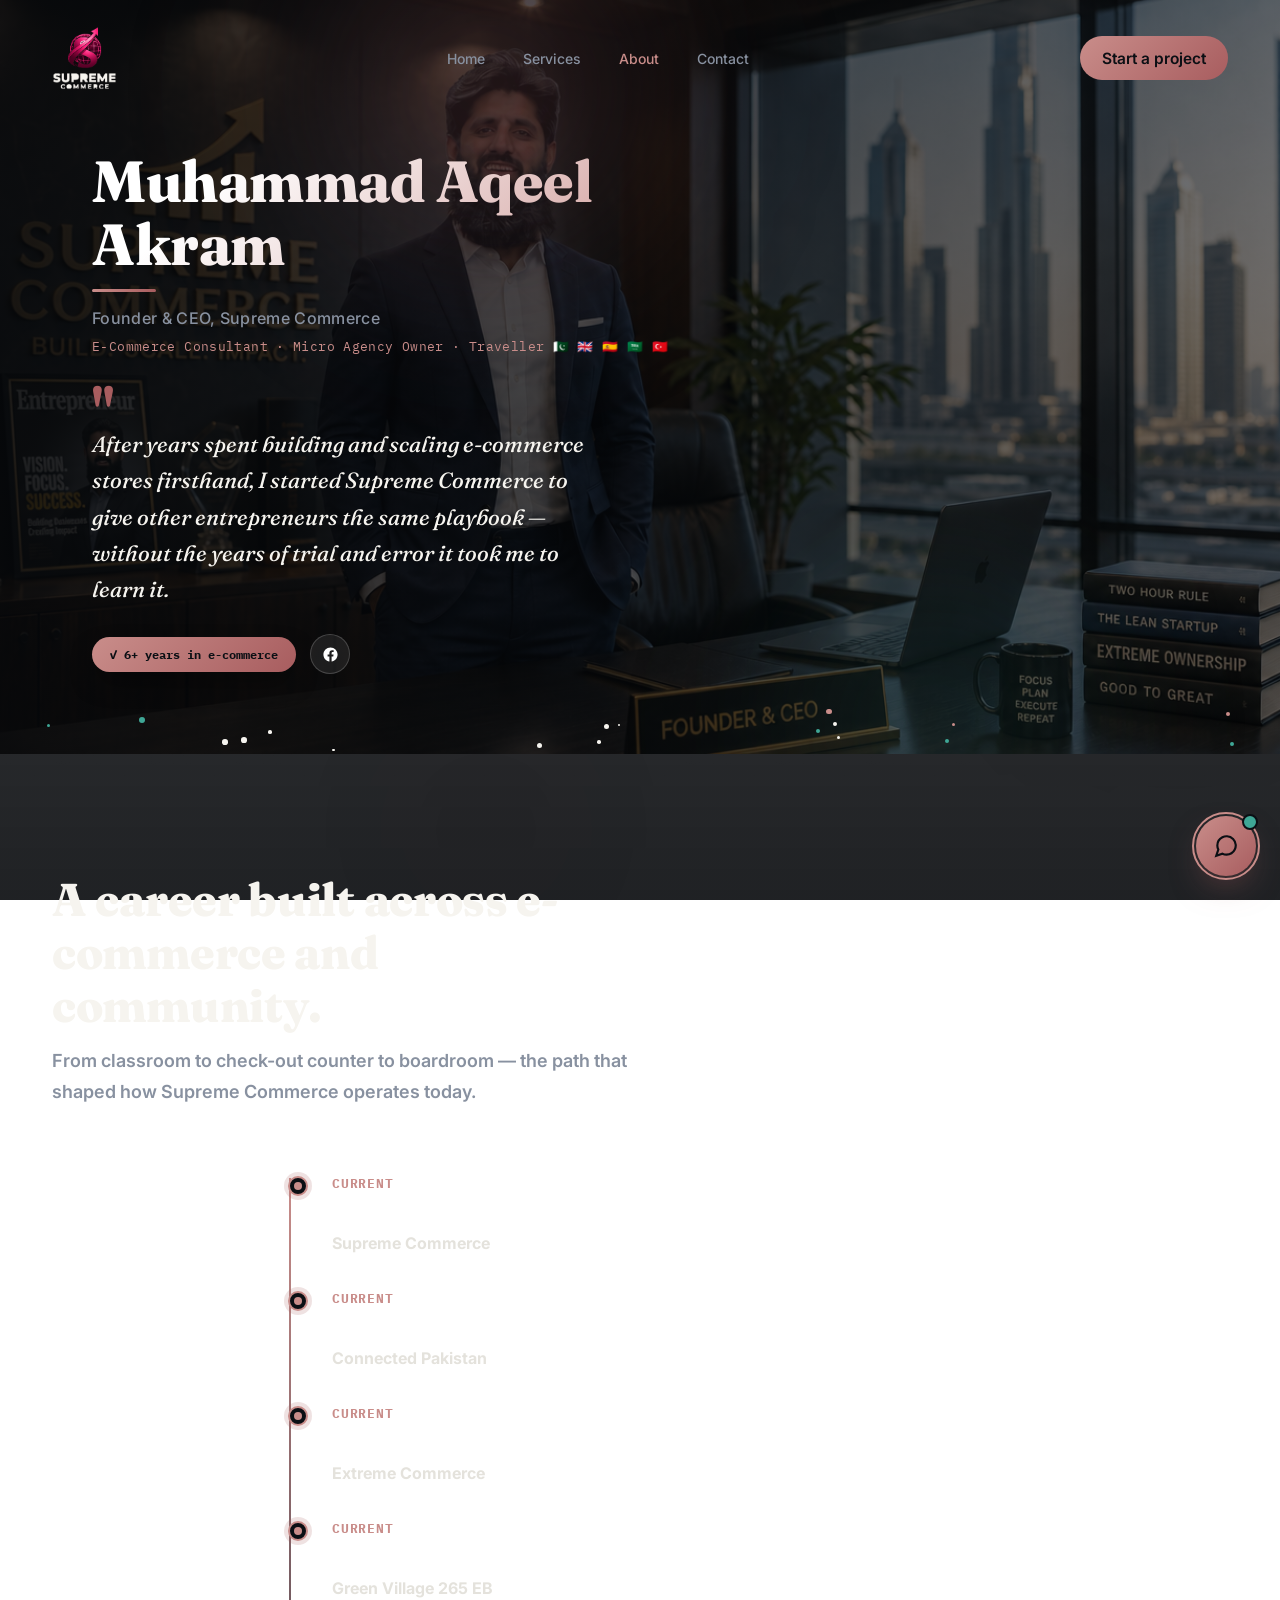
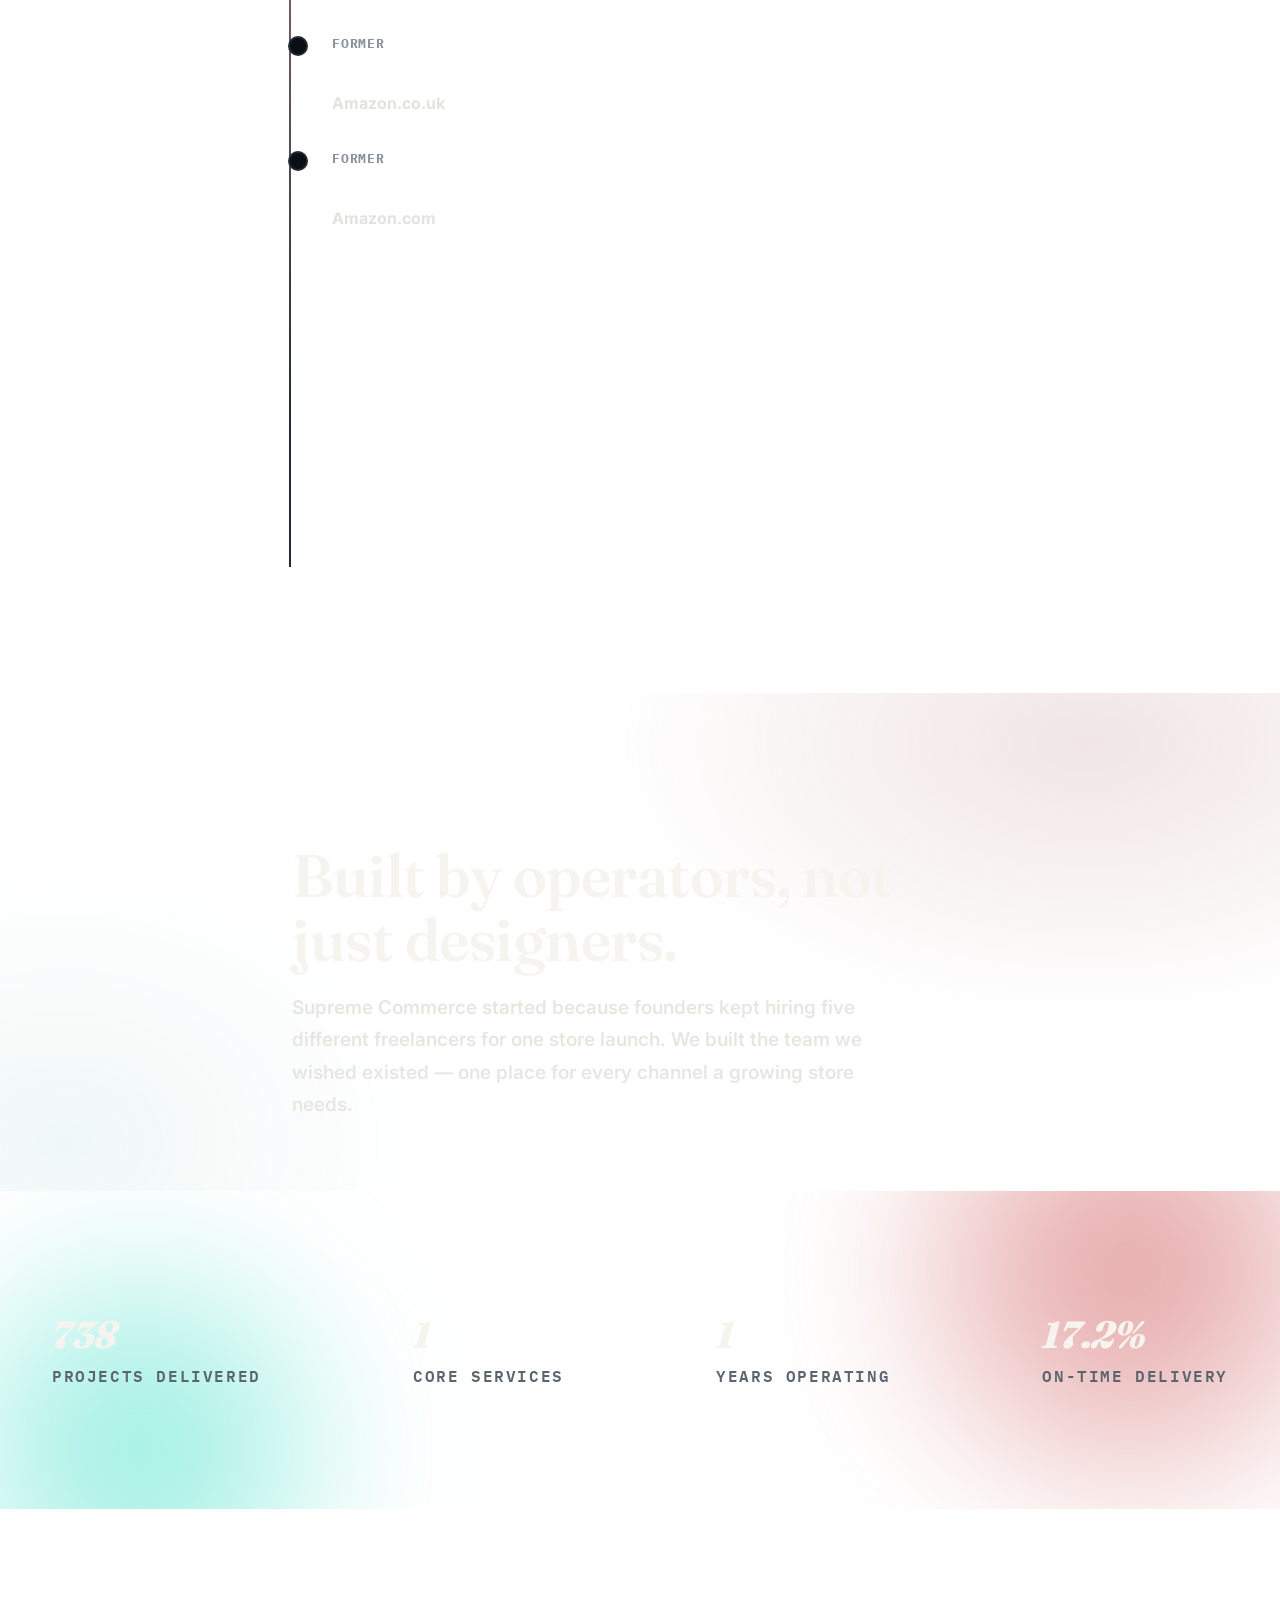
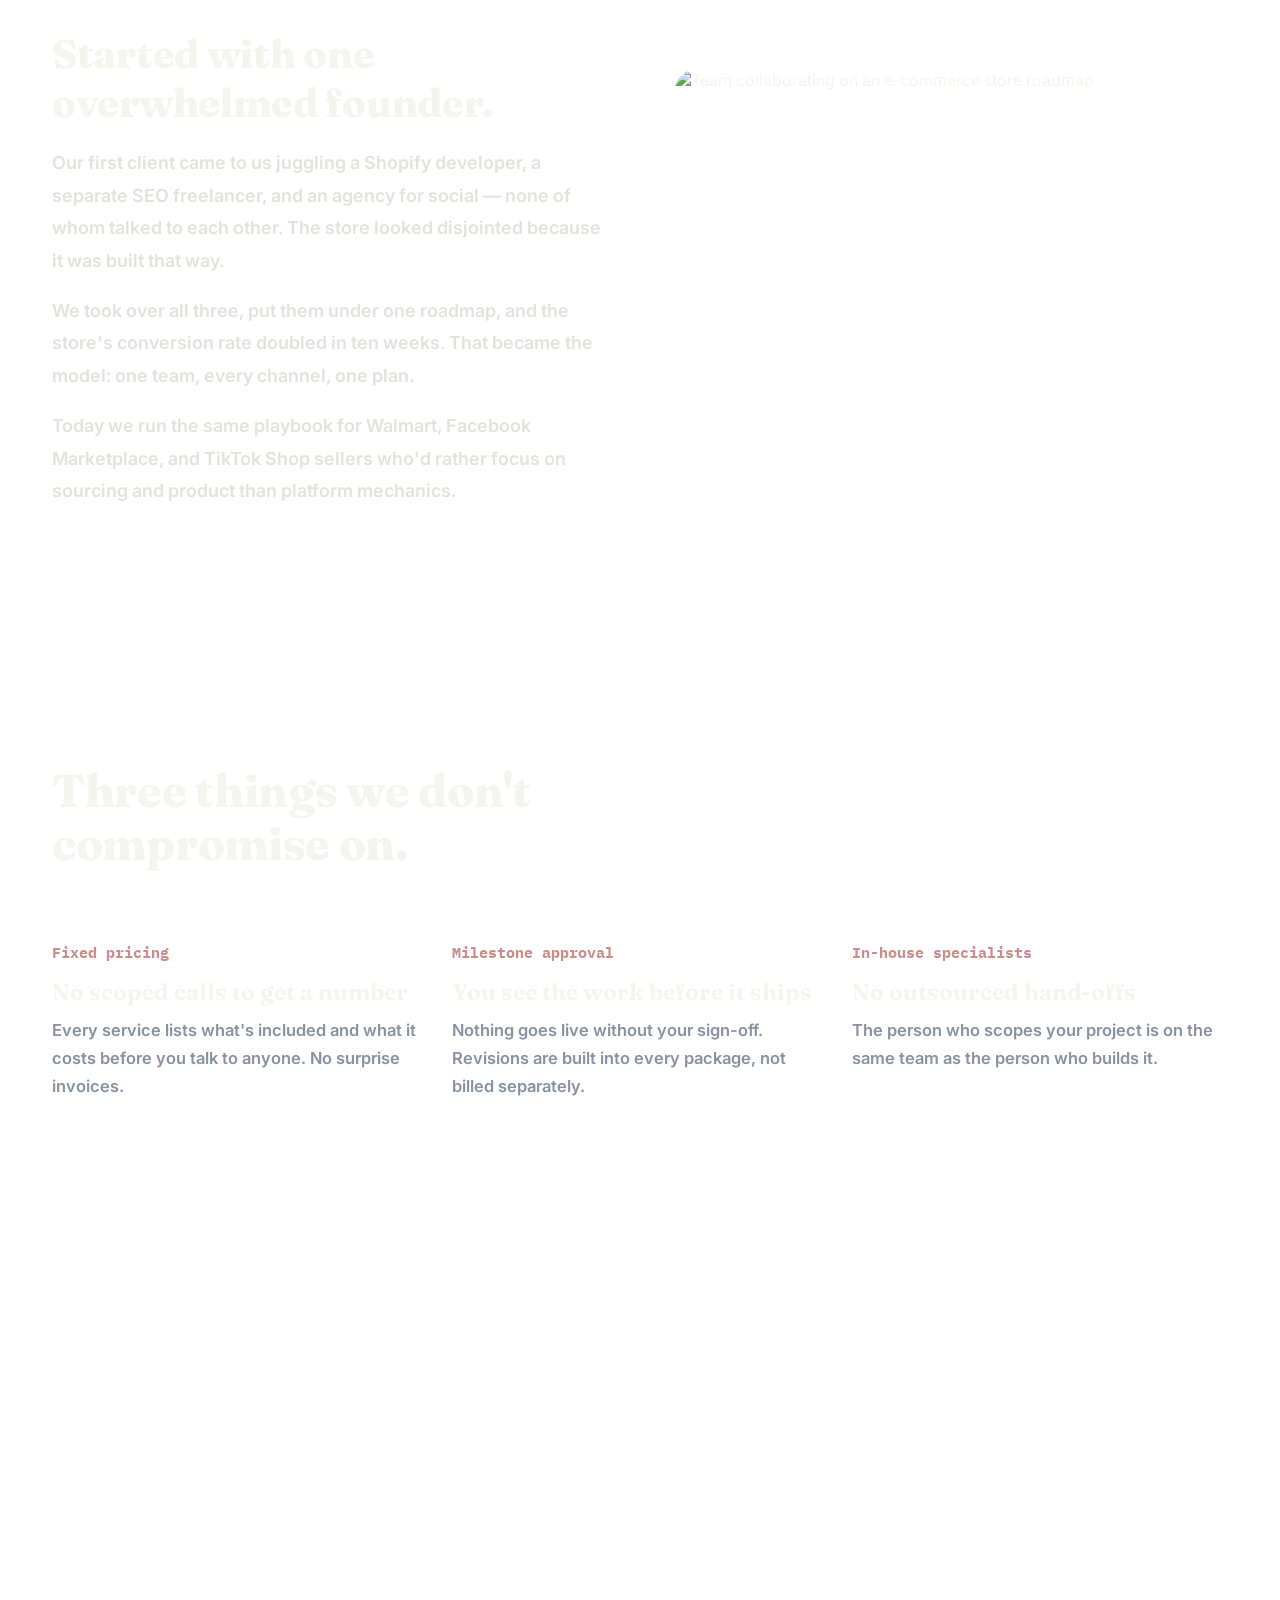
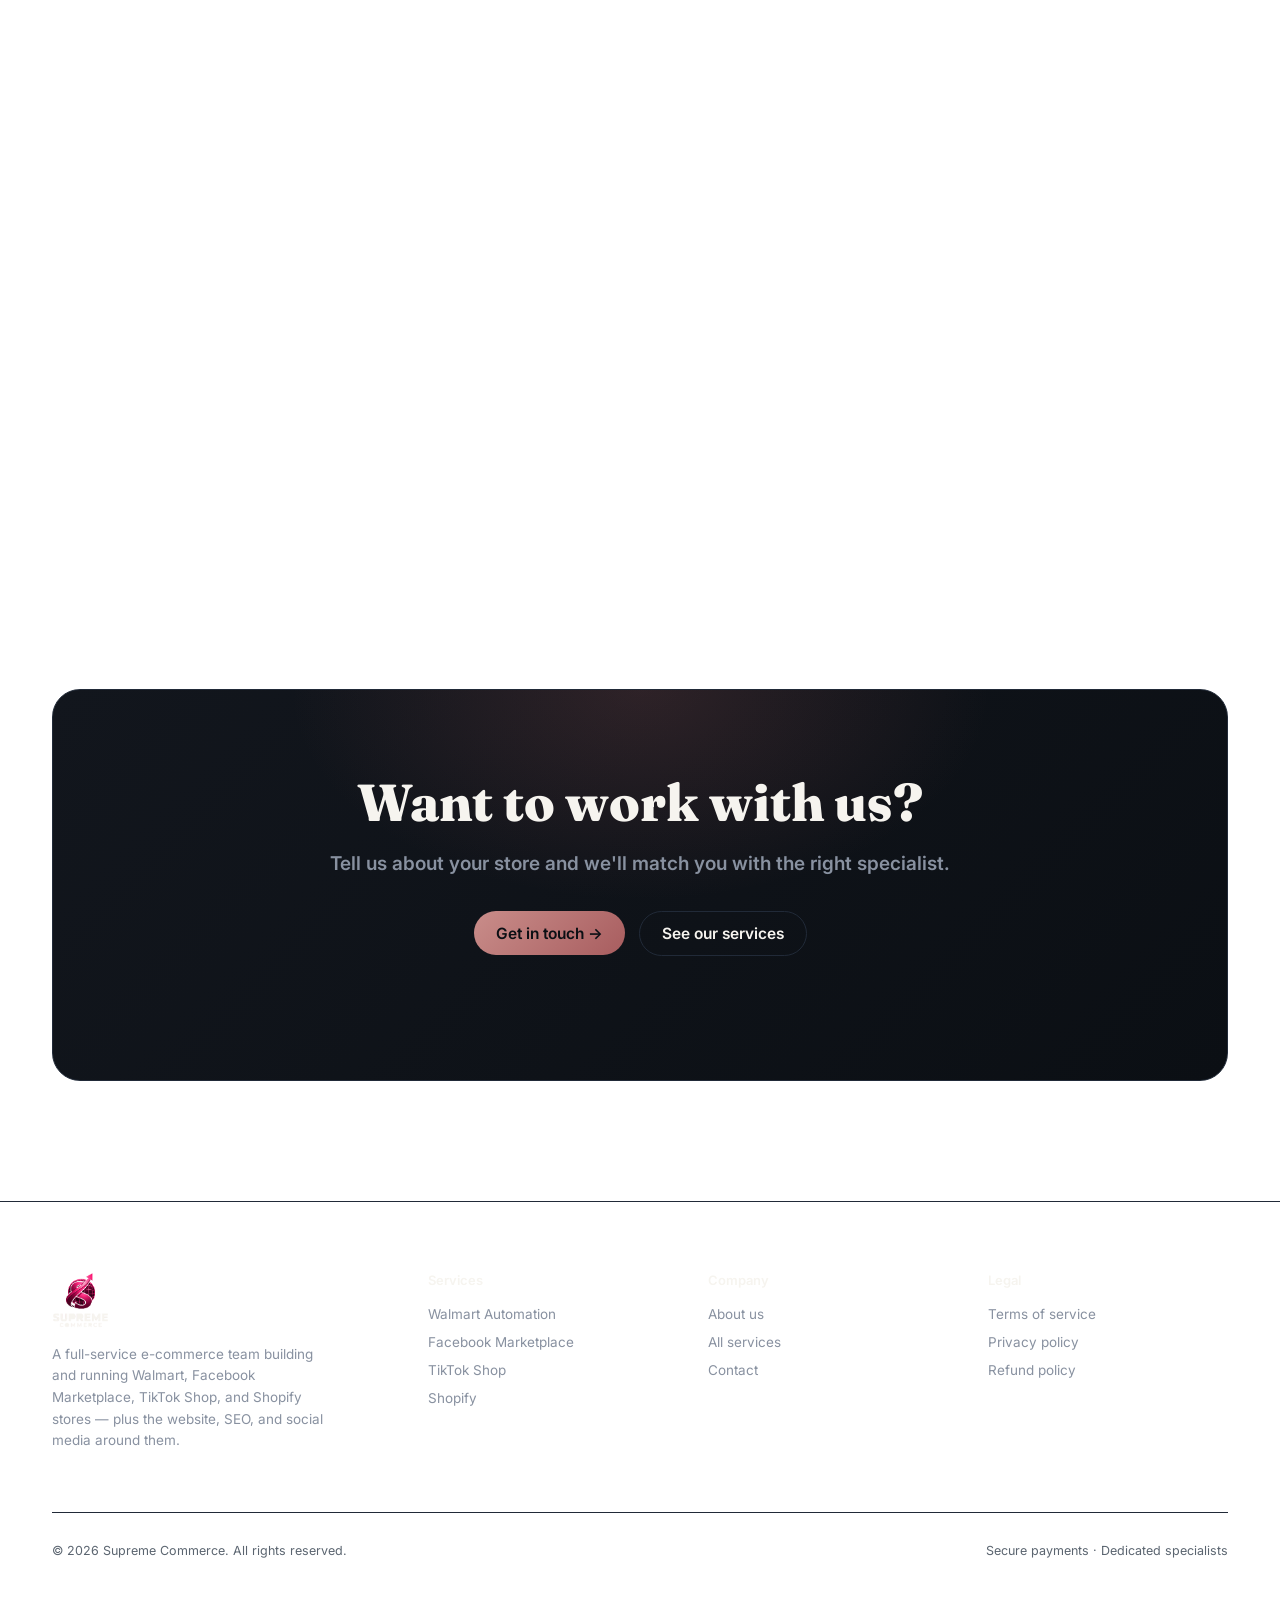
==== commit 4b50afa4: "Remove portfolio page Delete portfolio.html and remove all nav/footer links to it across the site, p" ====
--- a/about.html
+++ b/about.html
@@ -332,7 +332,6 @@
     <div class="nav-links" id="navLinks">
       <a href="index.html">Home</a>
       <a href="services.html">Services</a>
-      <a href="portfolio.html">Portfolio</a>
       <a href="about.html" class="active">About</a>
       <a href="contact.html">Contact</a>
     </div>
@@ -562,8 +561,7 @@
       <div class="foot-col">
         <h5>Company</h5>
         <a href="about.html">About us</a>
-        <a href="portfolio.html">Portfolio</a>
-        <a href="services.html">All services</a>
+          <a href="services.html">All services</a>
         <a href="contact.html">Contact</a>
       </div>
       <div class="foot-col">
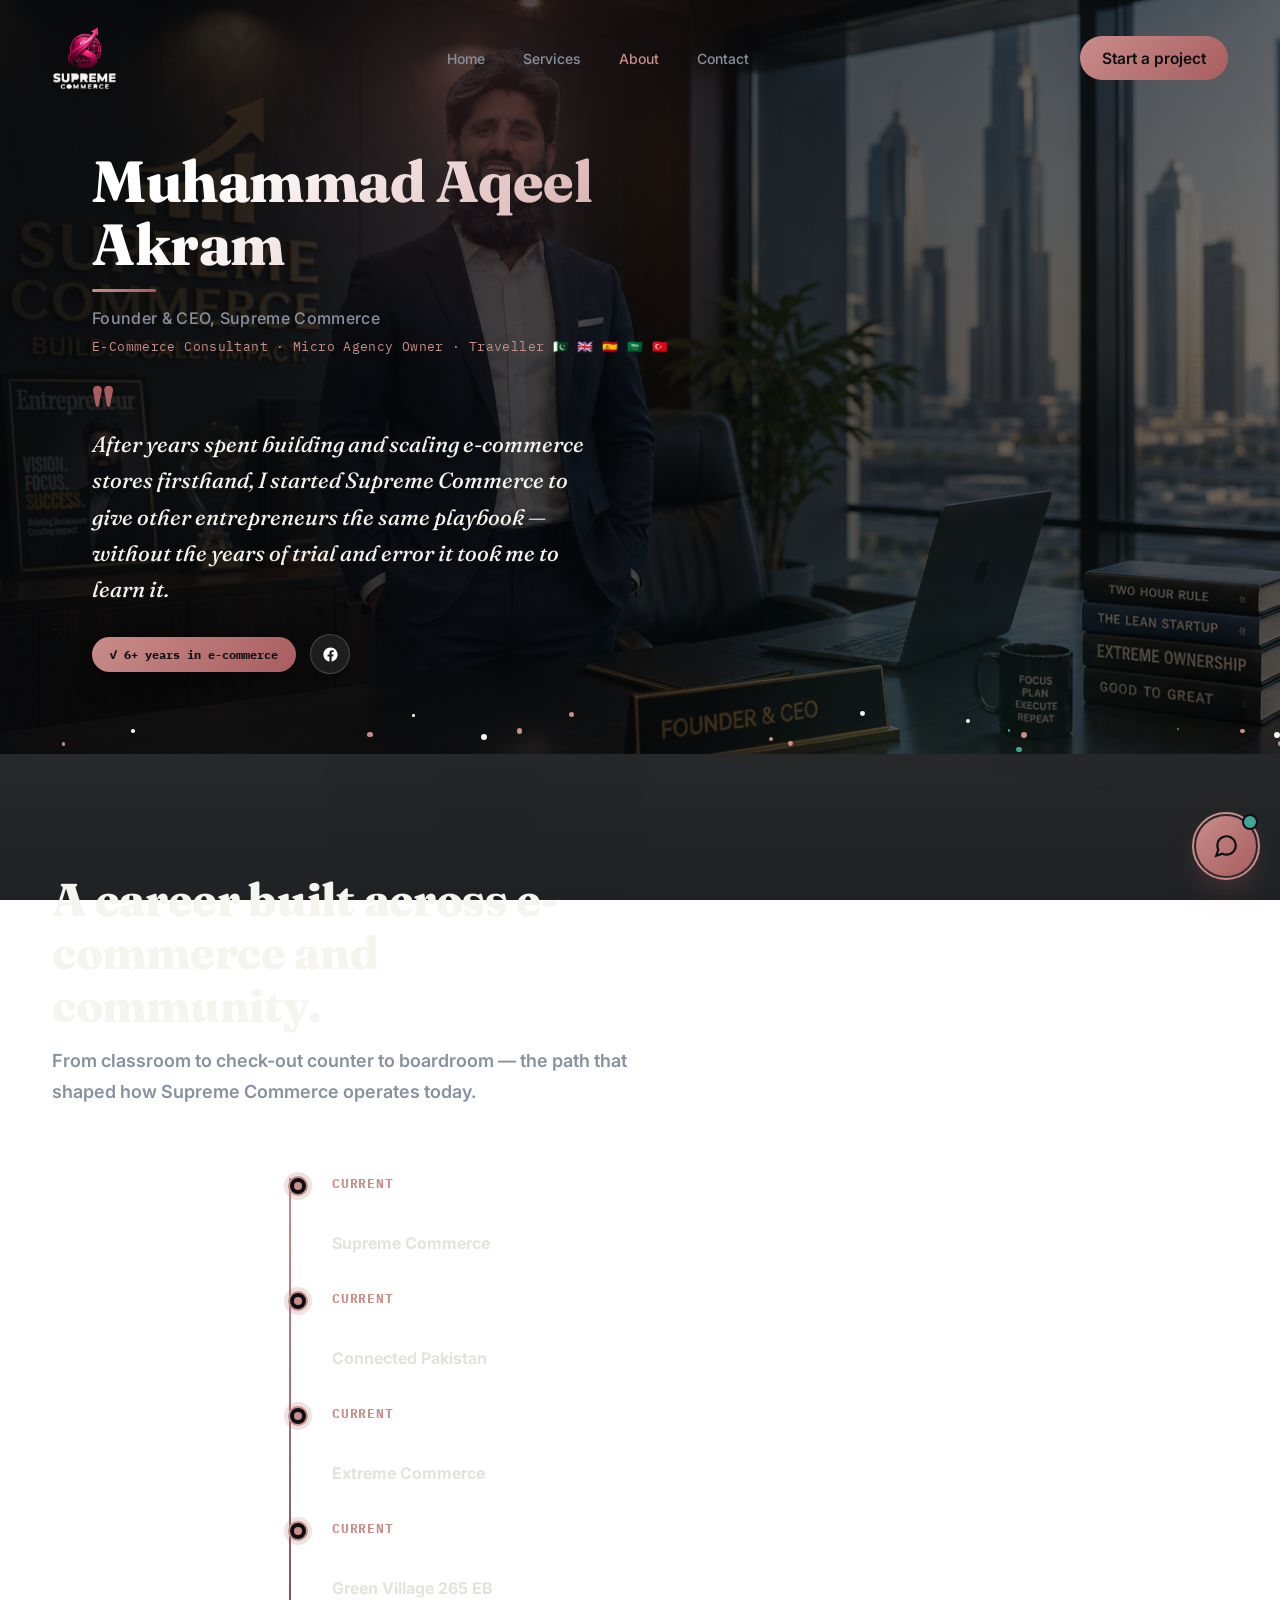
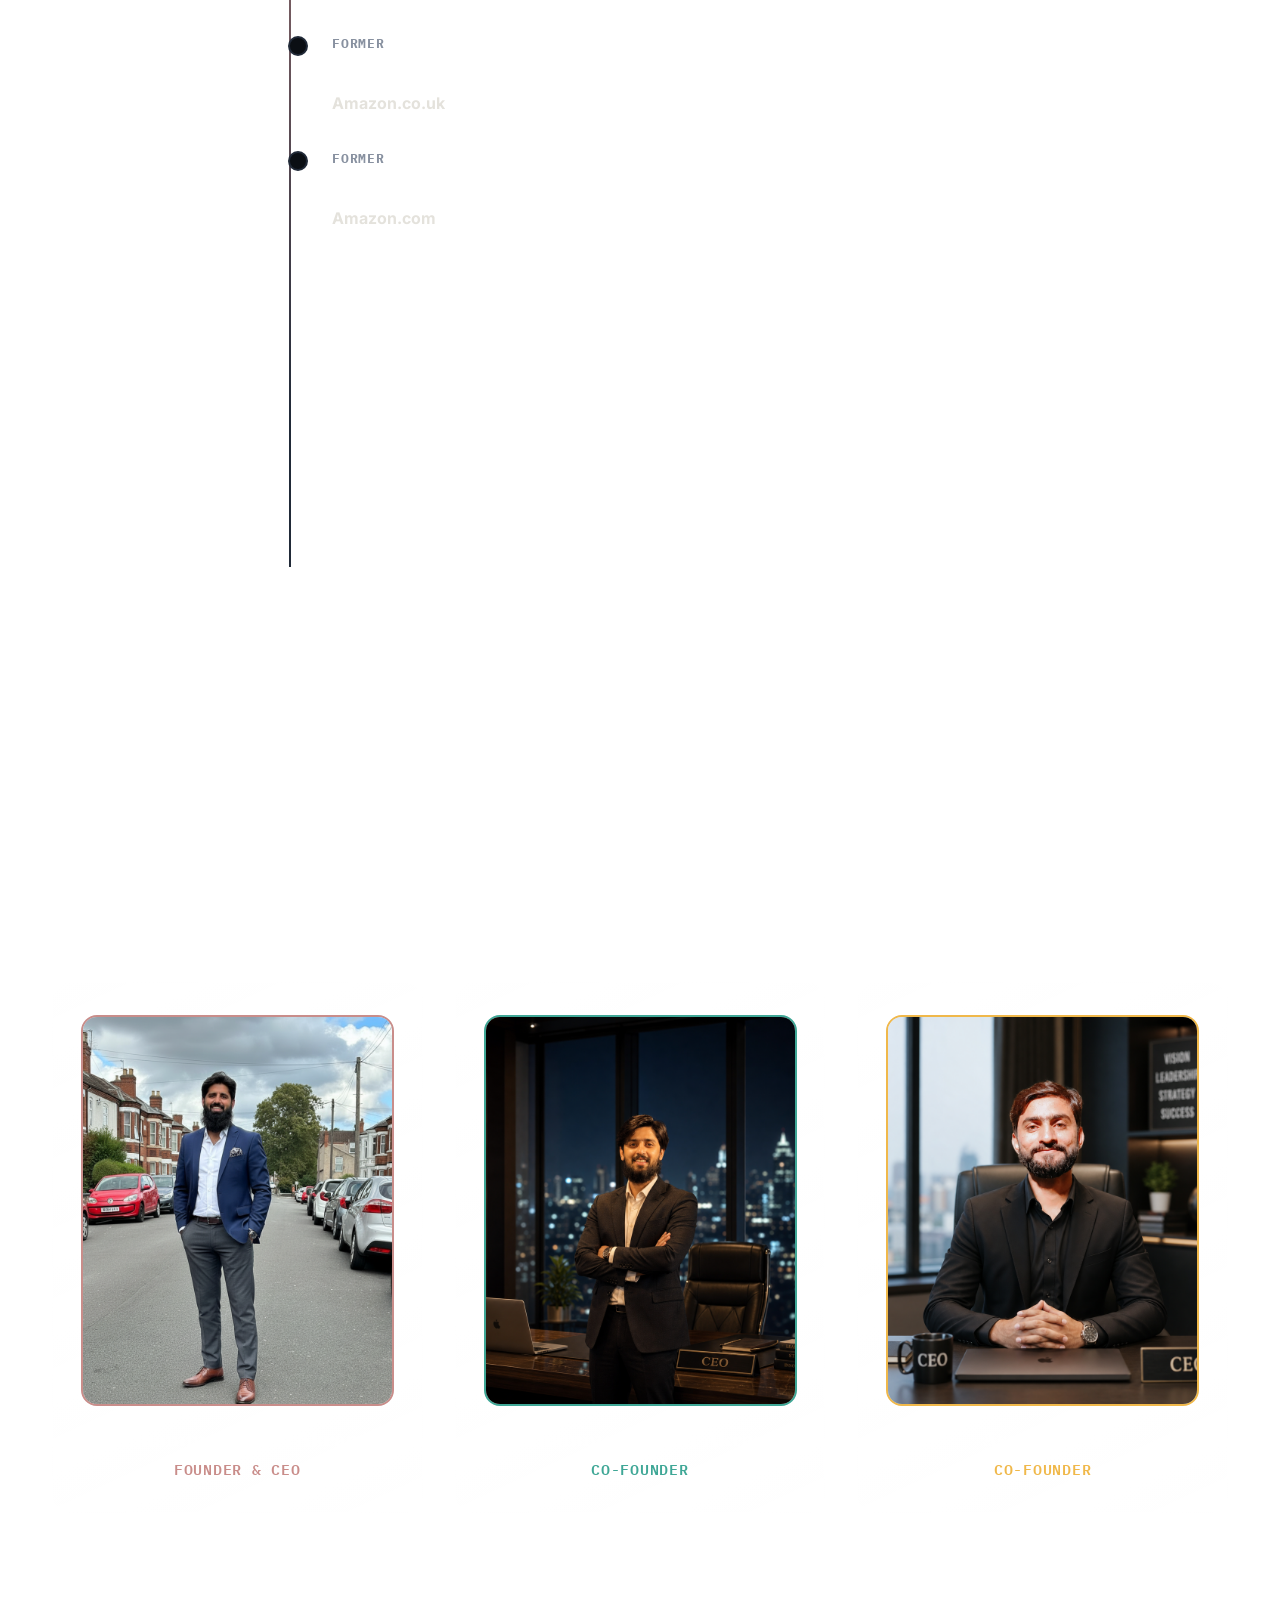
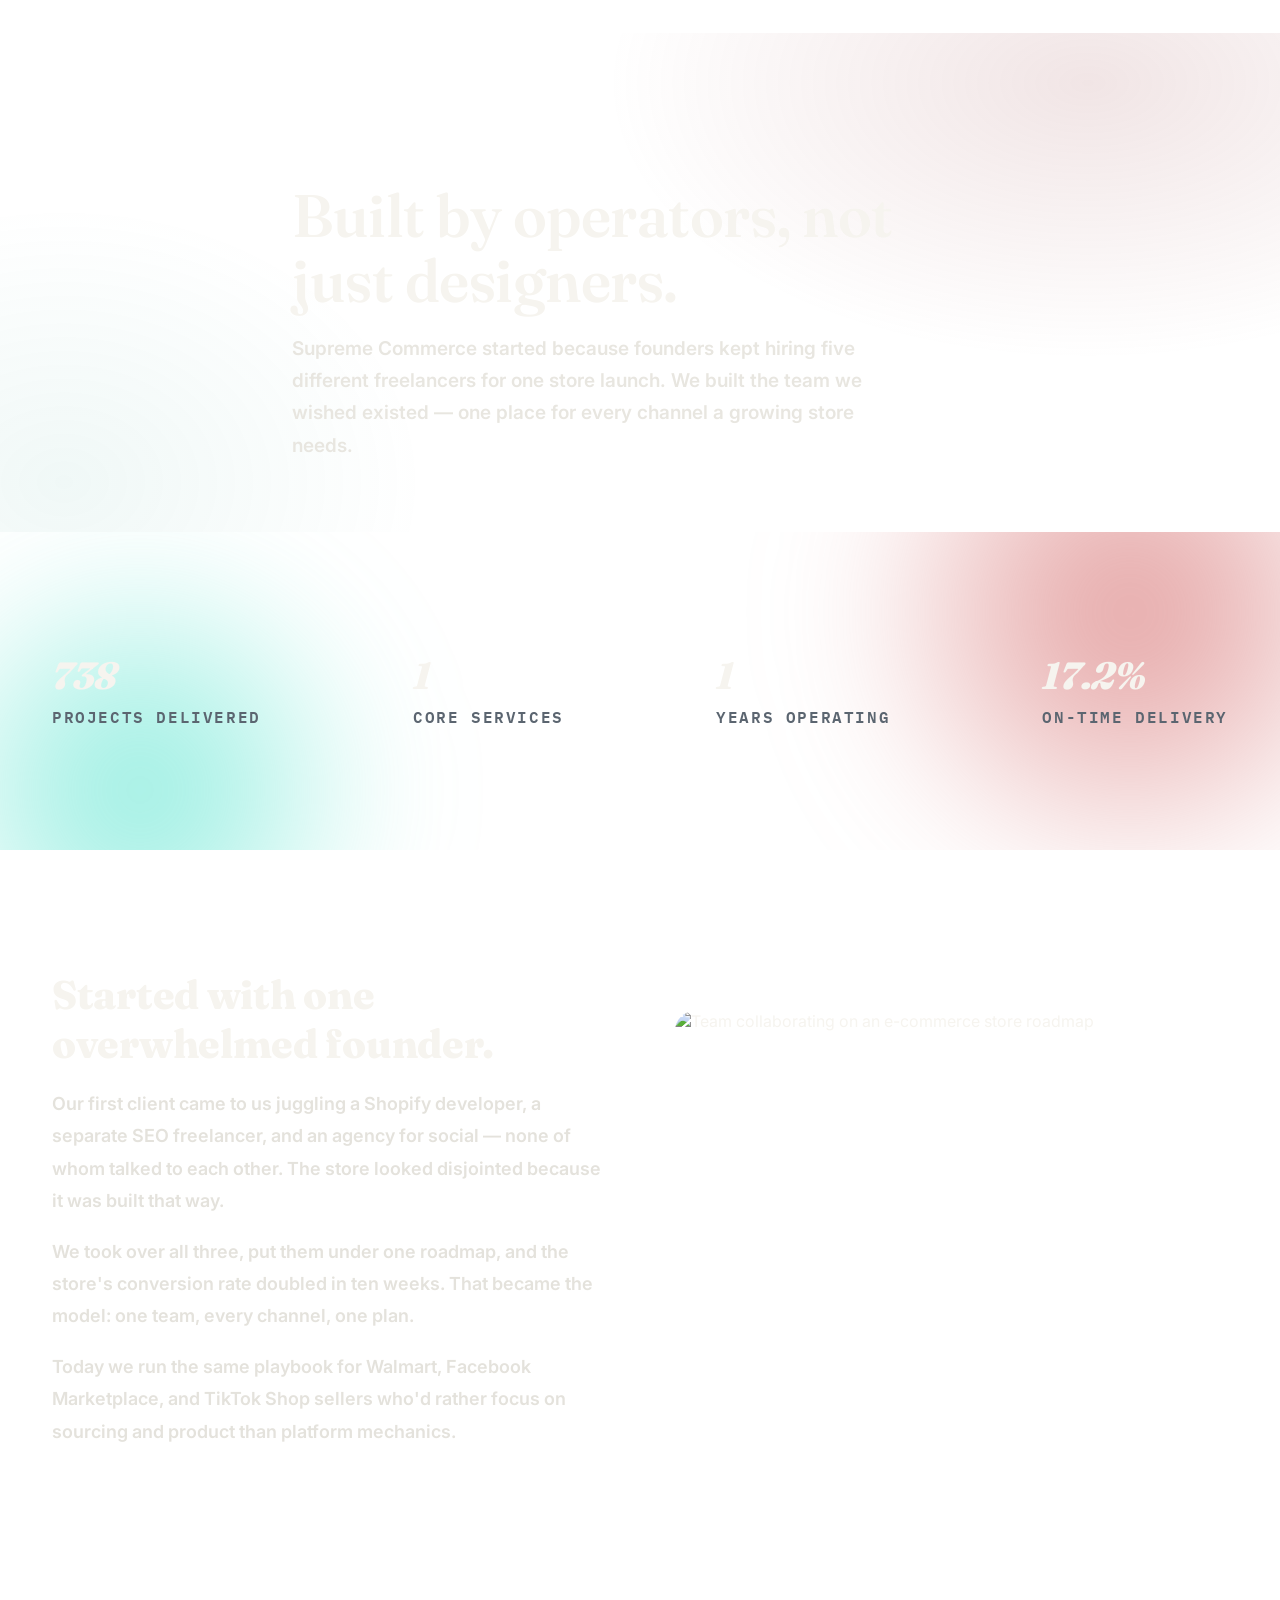
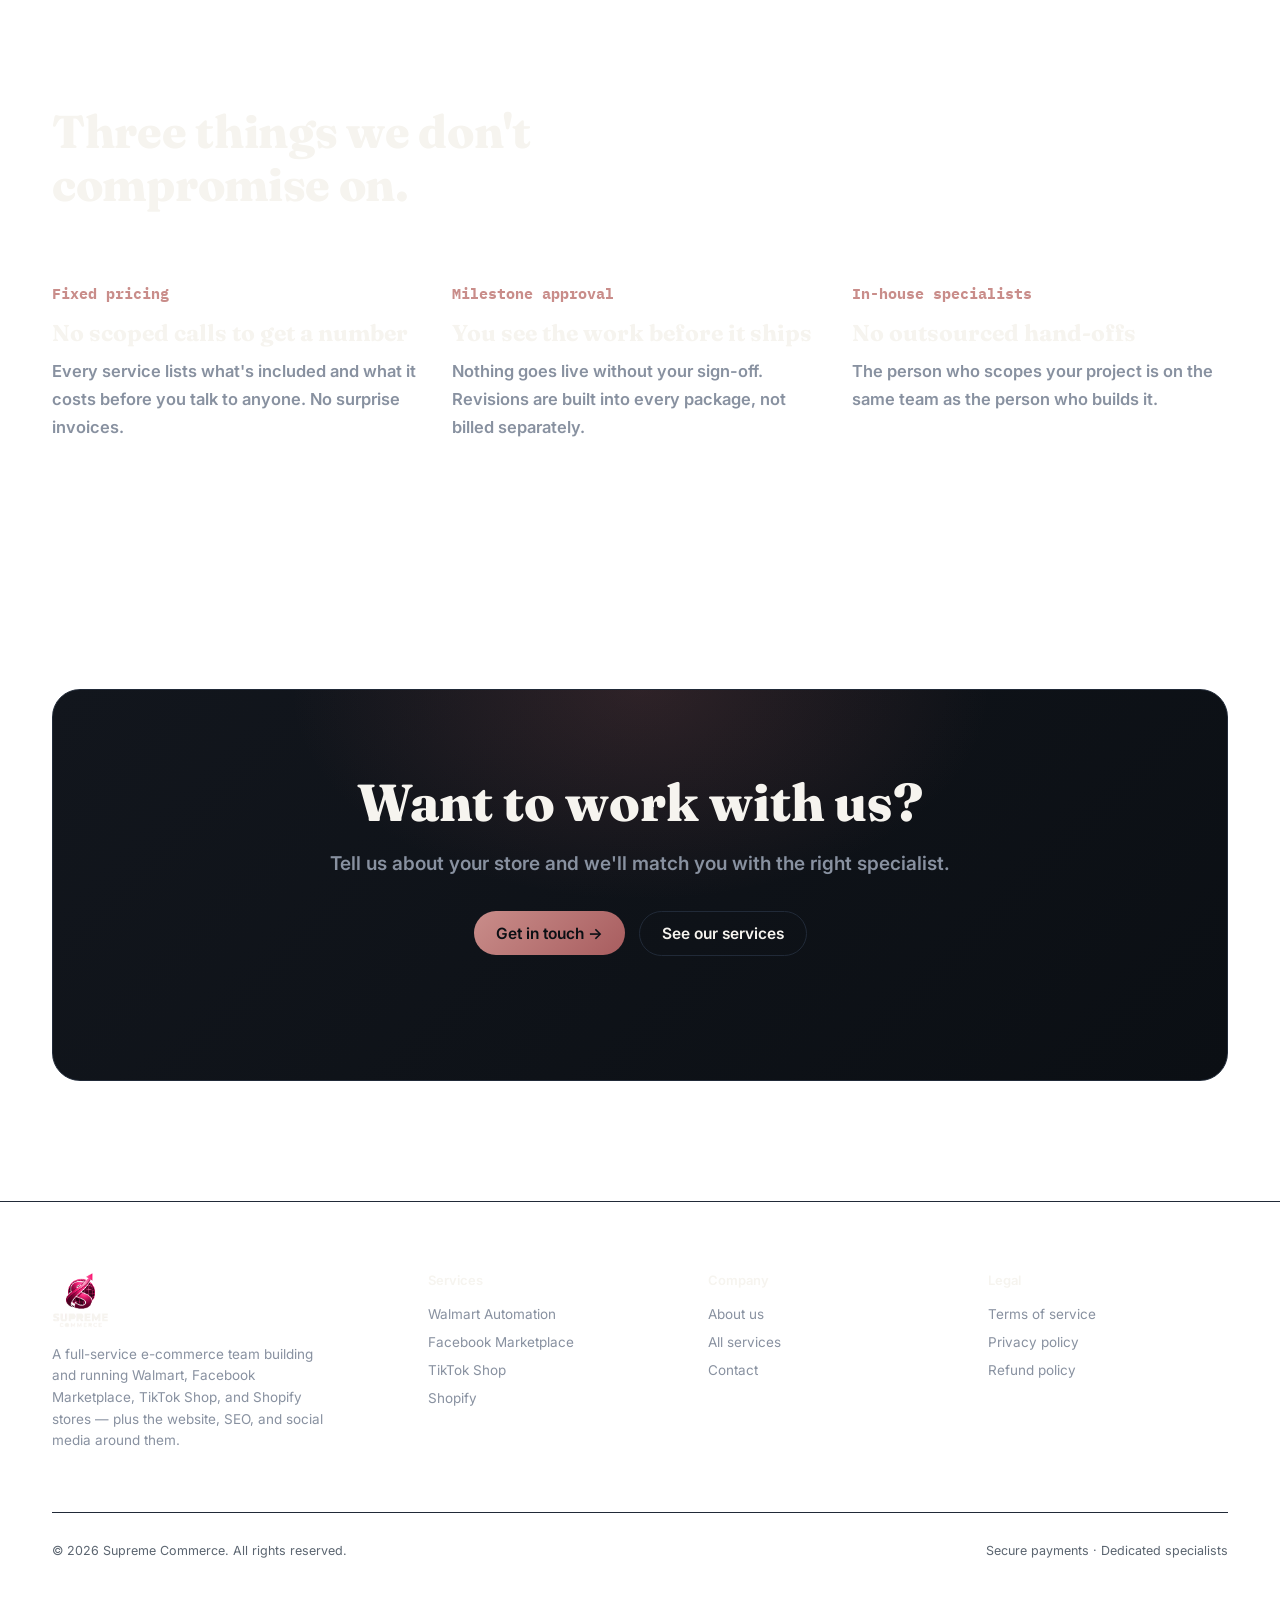
==== commit ac9bd88c: "Move team section to third position on about page Reorder so the team appears right after the founde" ====
--- a/about.html
+++ b/about.html
@@ -446,6 +446,31 @@
   </div>
 </section>
 
+<section class="section" id="teamSection">
+  <div class="wrap">
+    <div class="sec-head reveal">
+      <h2>Specialists across every channel we run.</h2>
+    </div>
+    <div class="team-grid">
+      <div class="team-card reveal">
+        <div class="team-photo"><img src="assets/images/founder-street.png" alt="Muhammad Aqeel Akram, Founder &amp; CEO"></div>
+        <h5>Muhammad Aqeel Akram</h5>
+        <span>Founder &amp; CEO</span>
+      </div>
+      <div class="team-card reveal">
+        <div class="team-photo"><img src="assets/images/founder2.png" alt="Muhammad Zubair Akram, Co-Founder"></div>
+        <h5>Muhammad Zubair Akram</h5>
+        <span>Co-Founder</span>
+      </div>
+      <div class="team-card reveal">
+        <div class="team-photo"><img src="assets/images/founder3.png" alt="Asad Irshad, Co-Founder"></div>
+        <h5>Asad Irshad</h5>
+        <span>Co-Founder</span>
+      </div>
+    </div>
+  </div>
+</section>
+
 <section class="page-hero">
   <div class="wrap">
     <h2 class="reveal">Built by operators, not just designers.</h2>
@@ -501,31 +526,6 @@
         <div class="num">In-house specialists</div>
         <h4>No outsourced hand-offs</h4>
         <p>The person who scopes your project is on the same team as the person who builds it.</p>
-      </div>
-    </div>
-  </div>
-</section>
-
-<section class="section" id="teamSection">
-  <div class="wrap">
-    <div class="sec-head reveal">
-      <h2>Specialists across every channel we run.</h2>
-    </div>
-    <div class="team-grid">
-      <div class="team-card reveal">
-        <div class="team-photo"><img src="assets/images/founder-street.png" alt="Muhammad Aqeel Akram, Founder &amp; CEO"></div>
-        <h5>Muhammad Aqeel Akram</h5>
-        <span>Founder &amp; CEO</span>
-      </div>
-      <div class="team-card reveal">
-        <div class="team-photo"><img src="assets/images/founder2.png" alt="Muhammad Zubair Akram, Co-Founder"></div>
-        <h5>Muhammad Zubair Akram</h5>
-        <span>Co-Founder</span>
-      </div>
-      <div class="team-card reveal">
-        <div class="team-photo"><img src="assets/images/founder3.png" alt="Asad Irshad, Co-Founder"></div>
-        <h5>Asad Irshad</h5>
-        <span>Co-Founder</span>
       </div>
     </div>
   </div>
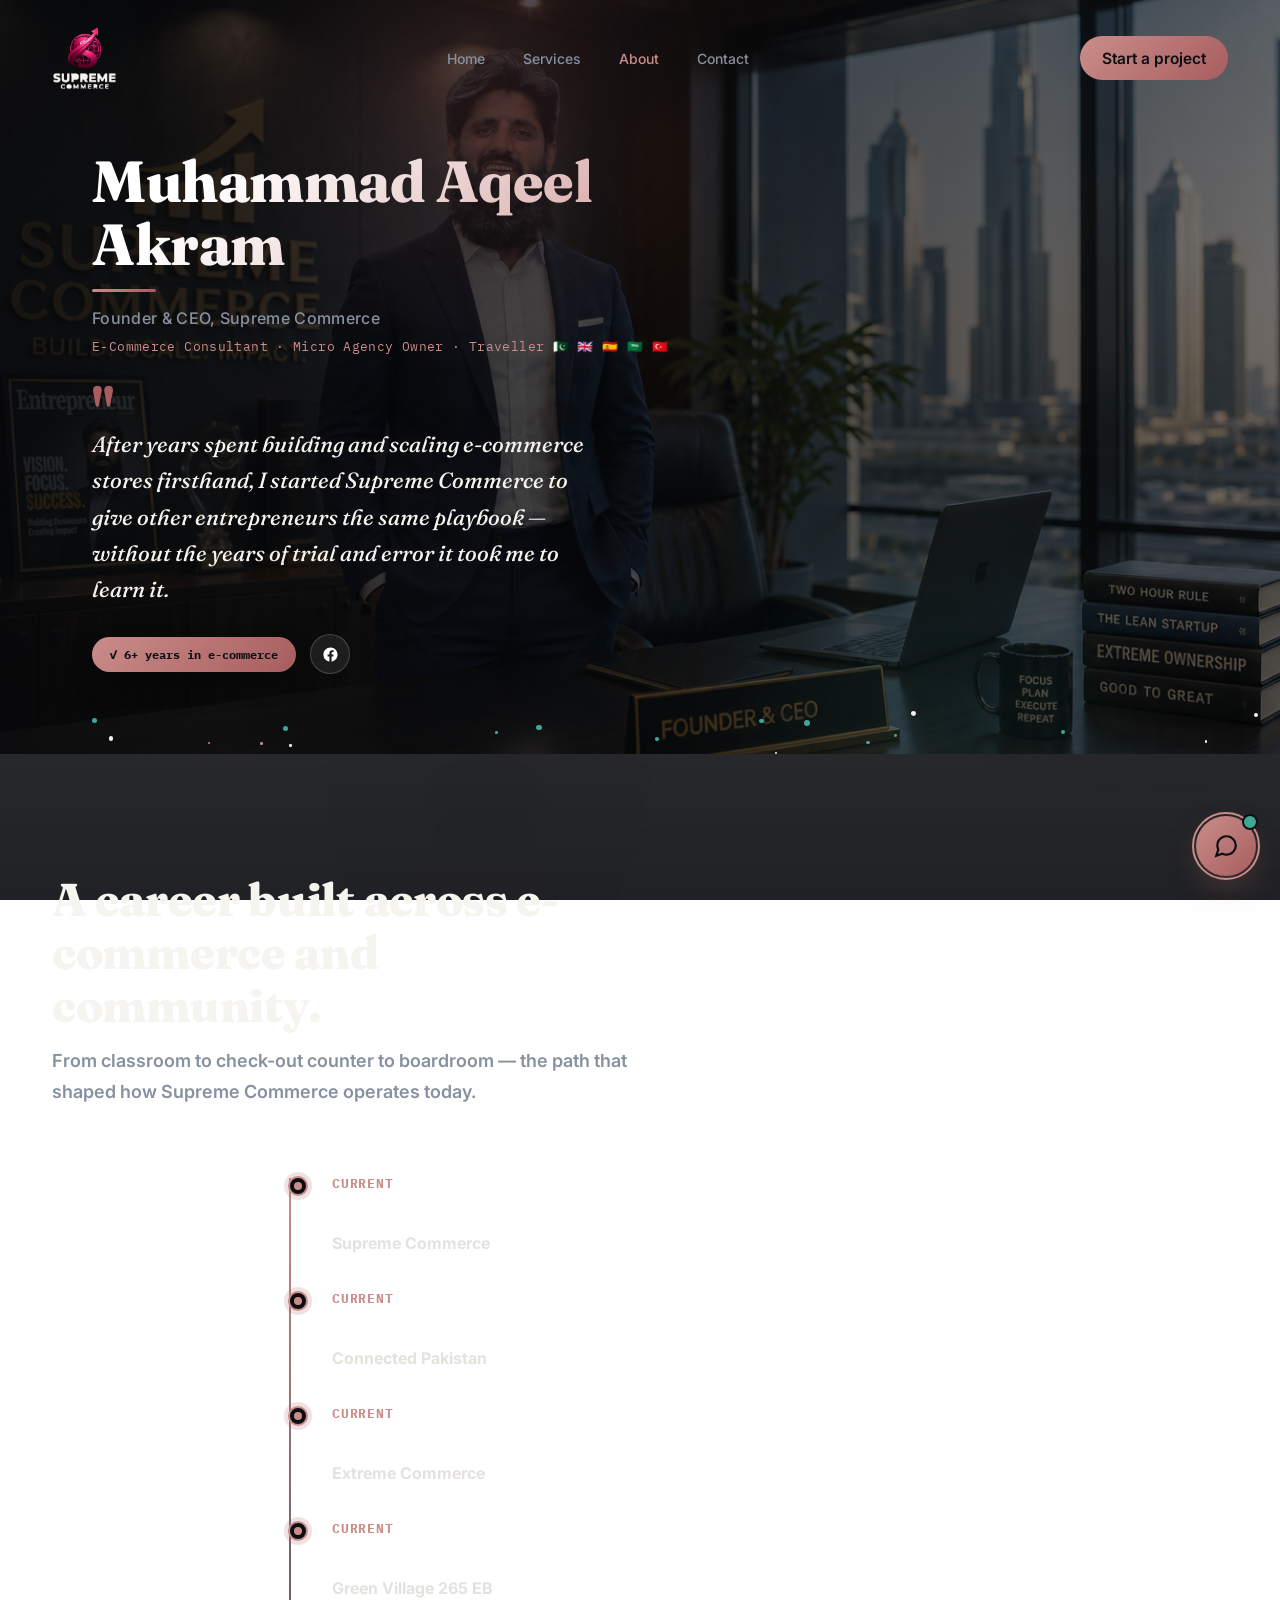
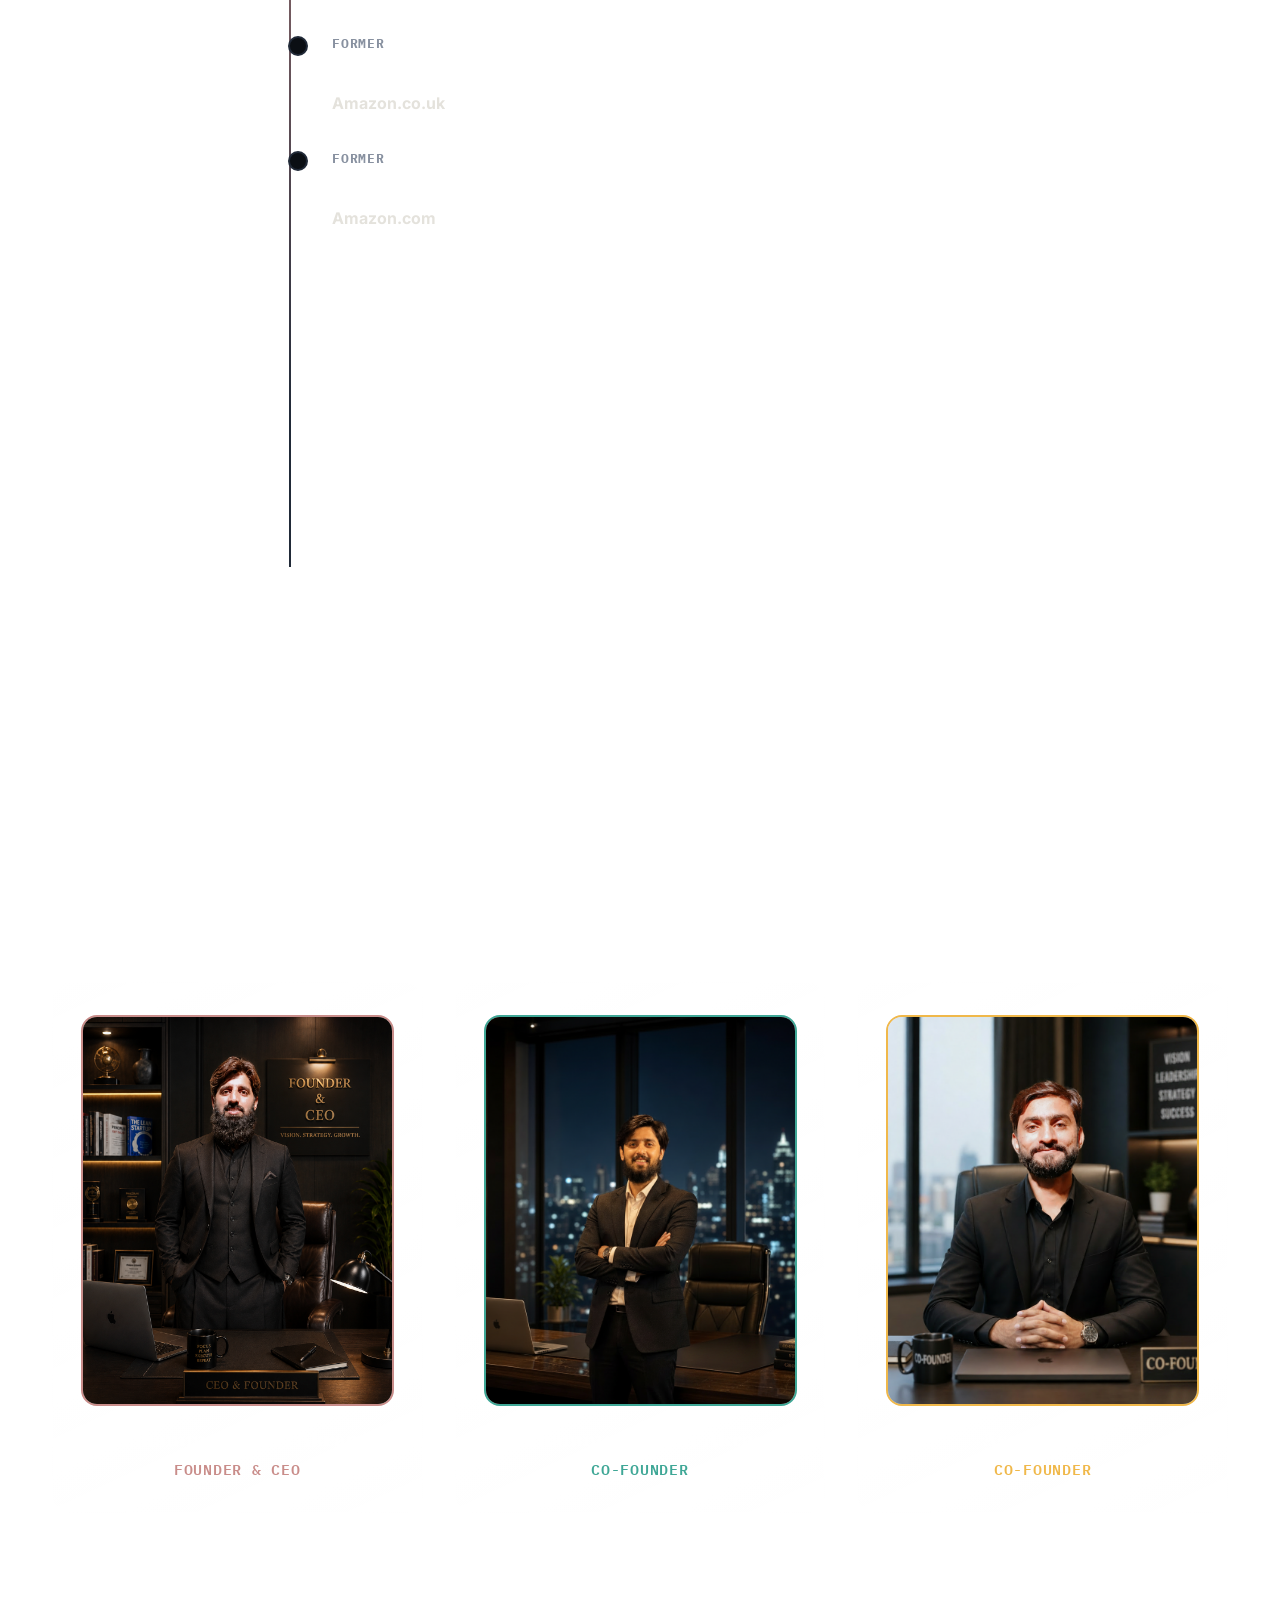
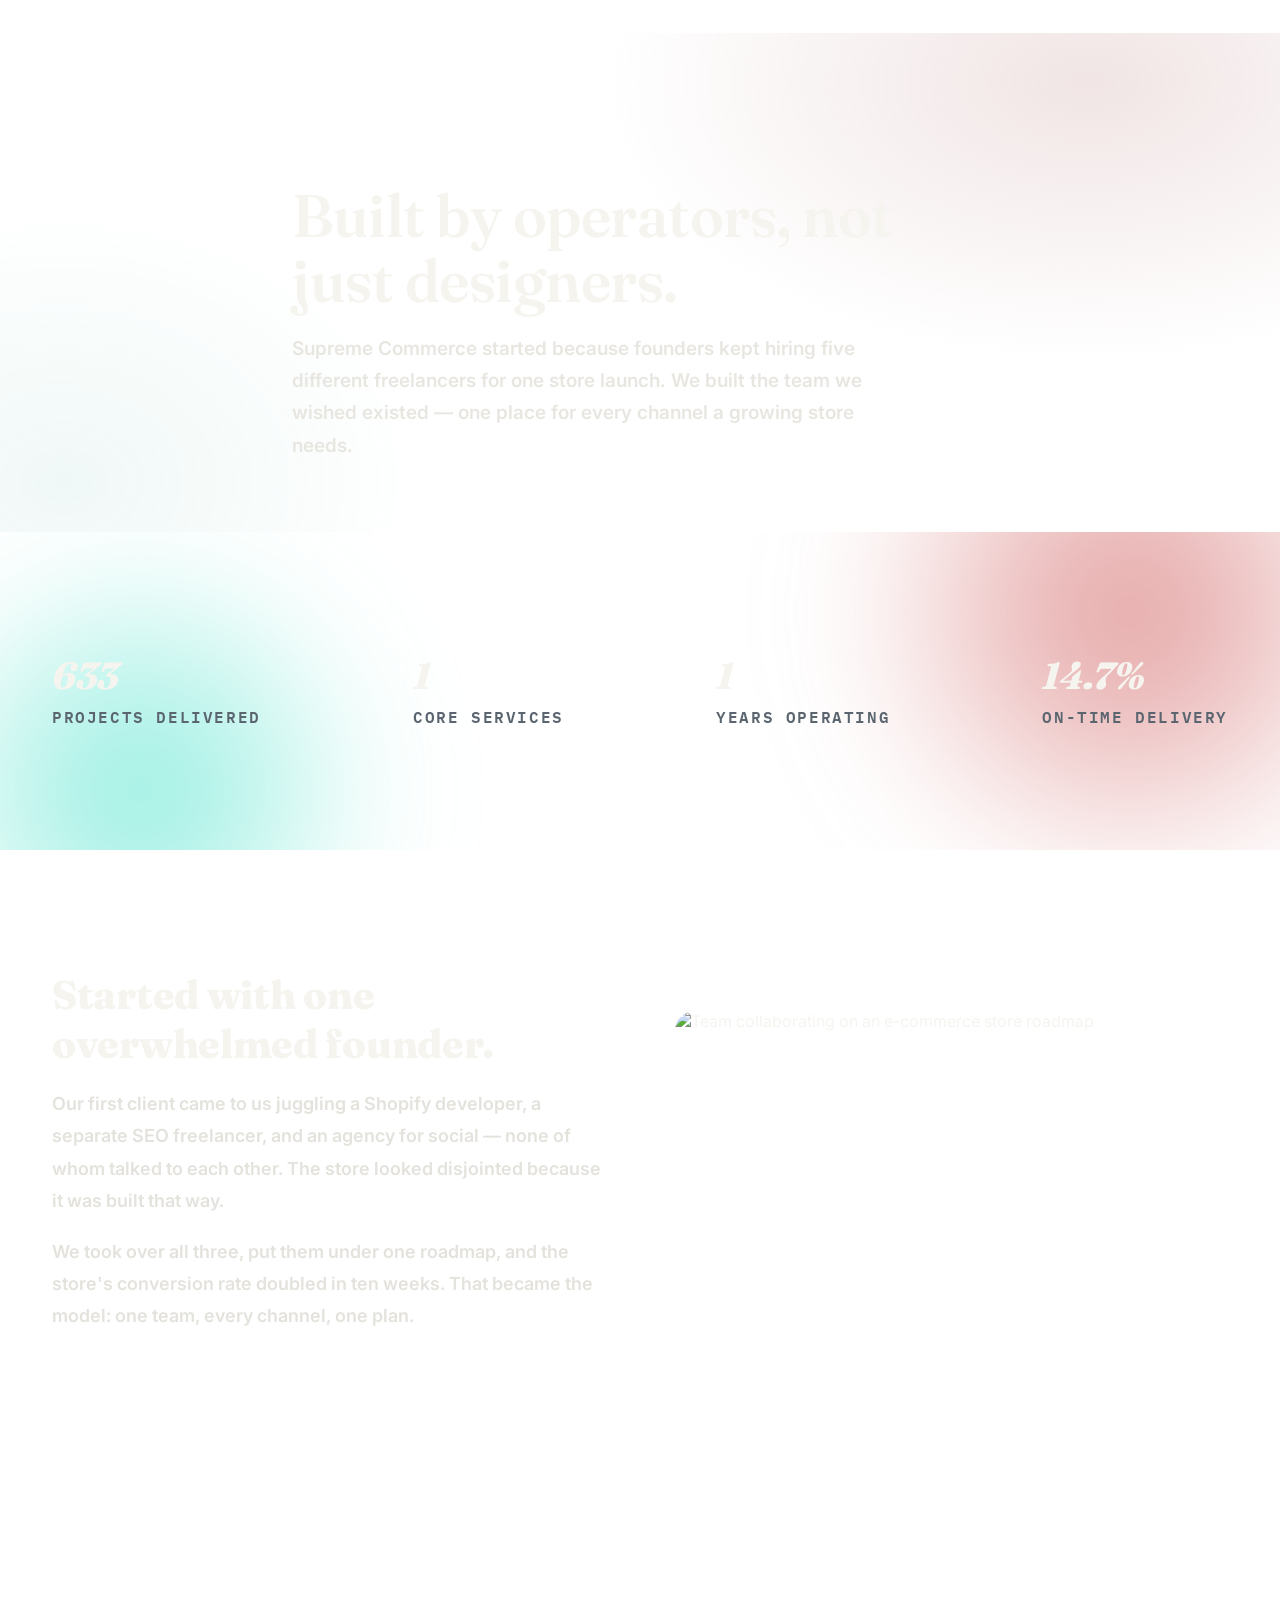
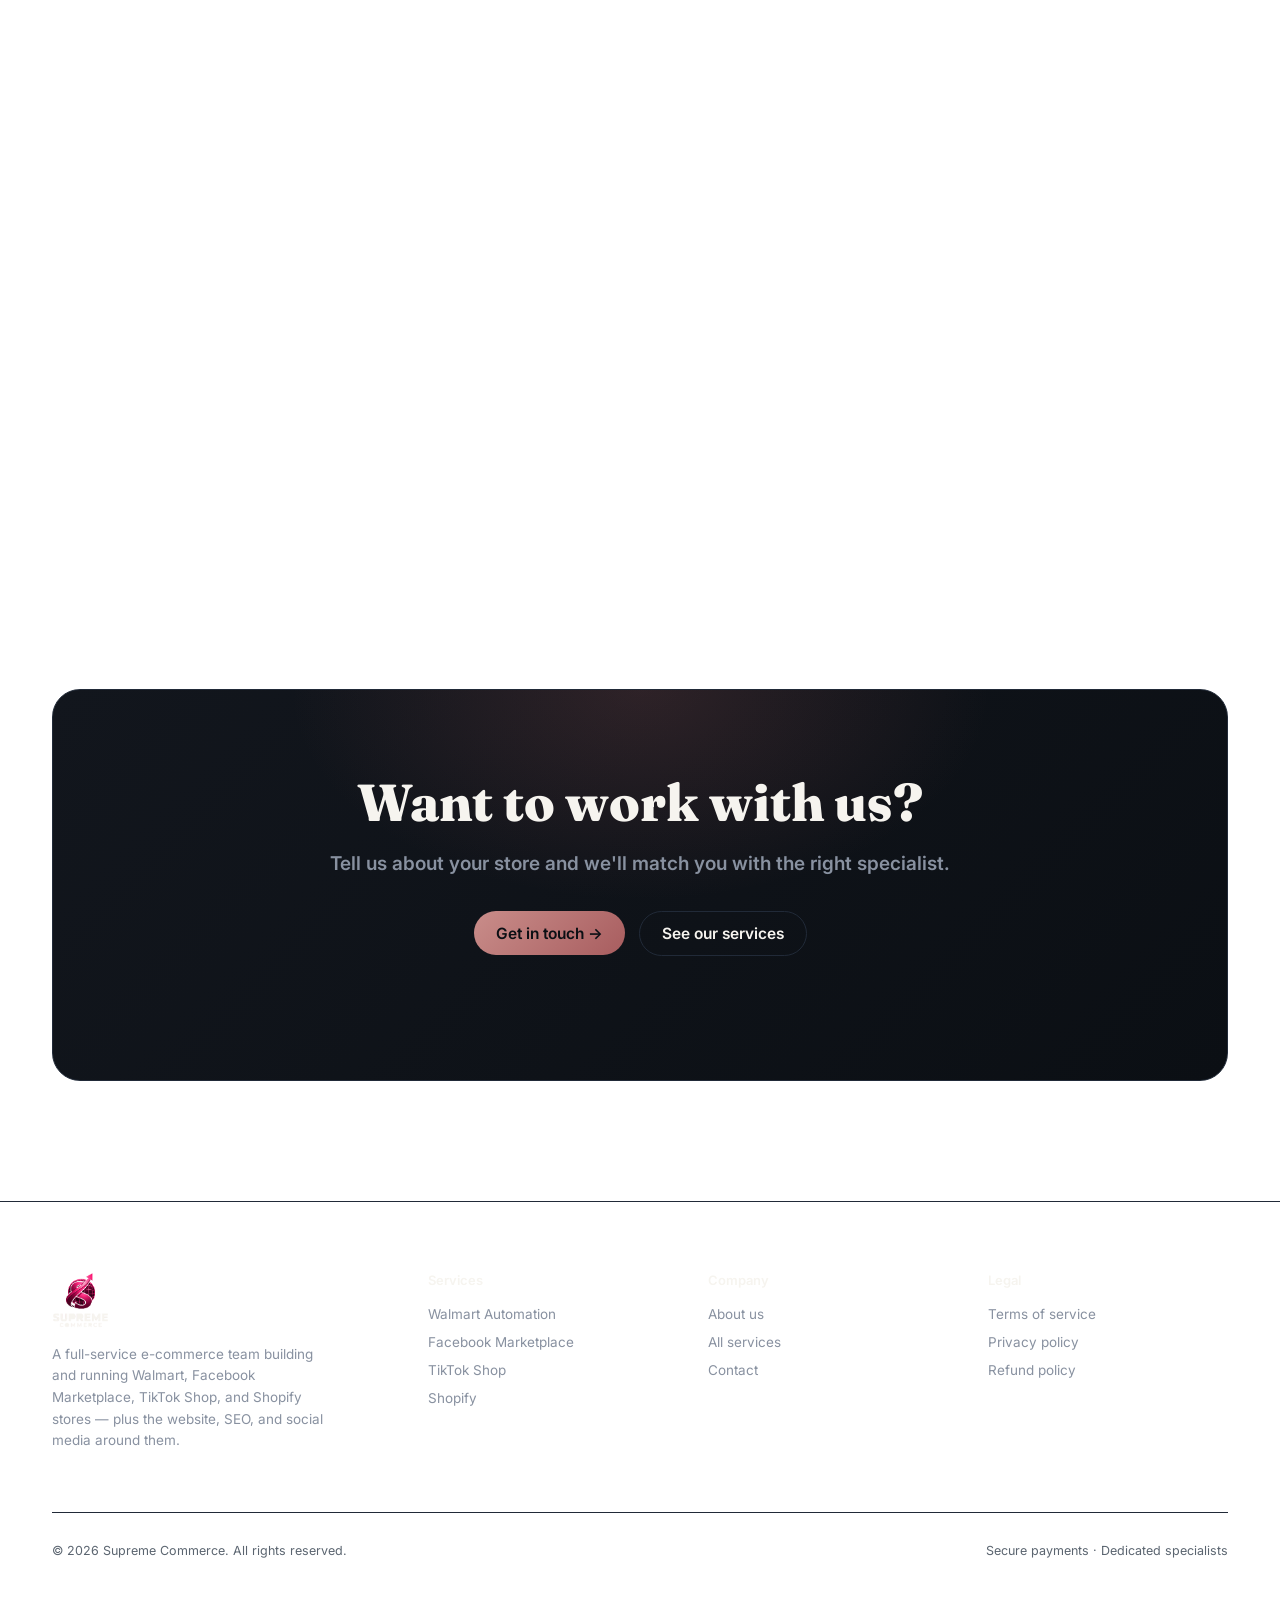
==== commit d6ef956b: "Update team photos and add cache-busting to team images Add a ?v= query string to the team section p" ====
--- a/about.html
+++ b/about.html
@@ -453,17 +453,17 @@
     </div>
     <div class="team-grid">
       <div class="team-card reveal">
-        <div class="team-photo"><img src="assets/images/founder-street.png" alt="Muhammad Aqeel Akram, Founder &amp; CEO"></div>
+        <div class="team-photo"><img src="assets/images/founder-street.png?v=20260721" alt="Muhammad Aqeel Akram, Founder &amp; CEO"></div>
         <h5>Muhammad Aqeel Akram</h5>
         <span>Founder &amp; CEO</span>
       </div>
       <div class="team-card reveal">
-        <div class="team-photo"><img src="assets/images/founder2.png" alt="Muhammad Zubair Akram, Co-Founder"></div>
+        <div class="team-photo"><img src="assets/images/founder2.png?v=20260721" alt="Muhammad Zubair Akram, Co-Founder"></div>
         <h5>Muhammad Zubair Akram</h5>
         <span>Co-Founder</span>
       </div>
       <div class="team-card reveal">
-        <div class="team-photo"><img src="assets/images/founder3.png" alt="Asad Irshad, Co-Founder"></div>
+        <div class="team-photo"><img src="assets/images/founder3.png?v=20260721" alt="Asad Irshad, Co-Founder"></div>
         <h5>Asad Irshad</h5>
         <span>Co-Founder</span>
       </div>
--- a/assets/style.css
+++ b/assets/style.css
@@ -354,6 +354,12 @@
 .reveal{opacity:0;transform:translateY(28px);transition:opacity .8s cubic-bezier(.2,.7,.2,1), transform .8s cubic-bezier(.2,.7,.2,1);}
 .reveal.in{opacity:1;transform:translateY(0);}
 
+/* reveal variants: slide in from a side instead of from below */
+.reveal-left{transform:translateX(-70px);}
+.reveal-left.in{transform:translateX(0);}
+.reveal-right{transform:translateX(70px);}
+.reveal-right.in{transform:translateX(0);}
+
 @media(max-width:980px){
   .hero .wrap{grid-template-columns:1fr;}
   .assembly-stage{height:380px;margin-top:20px;}
--- a/assets/responsive.css
+++ b/assets/responsive.css
@@ -244,7 +244,6 @@
 .section{ padding: var(--section-y) 0; }
 .mission-section{ padding: var(--section-y) 0; }
 .narrative{ padding: clamp(72px, 11vw, 130px) 0; }
-.service-wrap-outer{ padding: clamp(20px, 3vw, 36px) 0; }
 
 .page-hero{
   min-height: auto;
@@ -310,11 +309,10 @@
 .timeline-status{ font-size: clamp(11px, 1.7vw, 12.5px); }
 
 /* services.html */
-.sd-index{ font-size: clamp(11px, 1.7vw, 14px) !important; }
-.sd-content h2{ font-size: clamp(24px, 5vw, 50px) !important; }
-.sd-content > p{ font-size: clamp(15px, 2.4vw, 18.5px) !important; }
-.sd-features li{ font-size: clamp(14px, 2.1vw, 16.5px) !important; }
-.sd-price b{ font-size: clamp(22px, 3.6vw, 32px) !important; }
+.sd-content h2{ font-size: clamp(20px, 4vw, 30px) !important; }
+.sd-content > p{ font-size: clamp(14px, 2vw, 15.5px) !important; }
+.sd-features li{ font-size: clamp(13px, 1.8vw, 14px) !important; }
+.sd-price b{ font-size: clamp(20px, 3vw, 26px) !important; }
 .sd-price{ font-size: clamp(10.5px, 1.5vw, 11.5px); }
 
 /* contact.html */
@@ -347,10 +345,6 @@
      positions, so below ~1200px they stop shrinking and collide with
      the text panel. Retire them earlier. */
   .cmd-card{ display: none; }
-  .service-detail .wrap{
-    padding-left: clamp(20px, 4vw, 64px);
-    padding-right: clamp(20px, 4vw, 64px);
-  }
 }
 
 /* --- 1024px: tablet landscape --- */
@@ -382,14 +376,13 @@
   .story-grid{ grid-template-columns: 1fr; gap: 32px; }
   .story-visual{ aspect-ratio: 16/10; }
 
-  .service-detail{ min-height: auto; padding: clamp(48px, 8vw, 80px) 0; }
-  .sd-content,
-  .service-detail:nth-of-type(even) .sd-content{
-    max-width: 100%;
-    margin-left: 0;
-    padding: clamp(28px, 5vw, 48px) clamp(24px, 4.5vw, 46px);
-  }
-  .sd-content::before{ font-size: clamp(78px, 14vw, 150px); }
+  .services-list{ grid-template-columns: 1fr; gap: 20px; }
+  .sd-content{ padding: clamp(28px, 5vw, 40px); }
+  .sd-content::before{ font-size: clamp(70px, 14vw, 100px); }
+  .reveal-left,
+  .reveal-right{ transform: translateY(28px); }
+  .reveal-left.in,
+  .reveal-right.in{ transform: translateY(0); }
 
   /* aspect-ratio:16/8 forced a 384px-tall box at 768px wide while the
      copy inside needed ~420px, so text spilled out of the frame. */
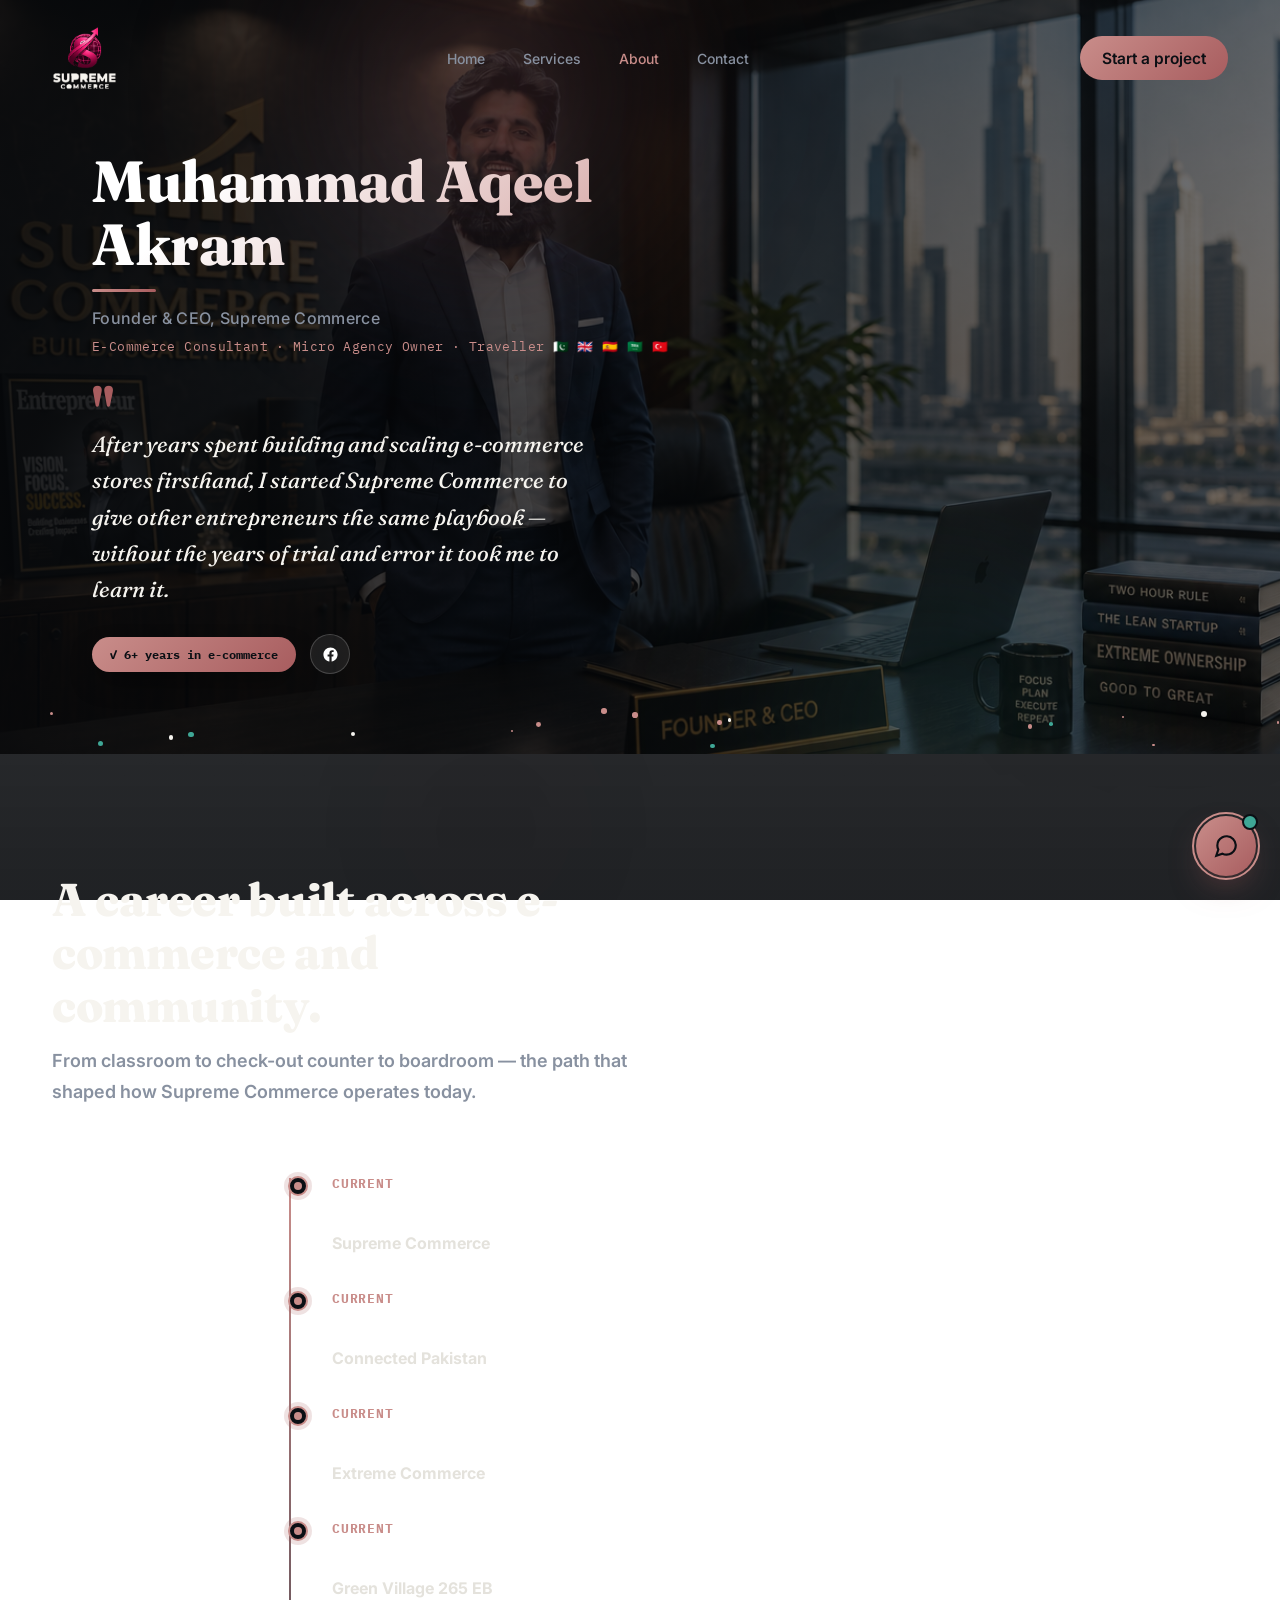
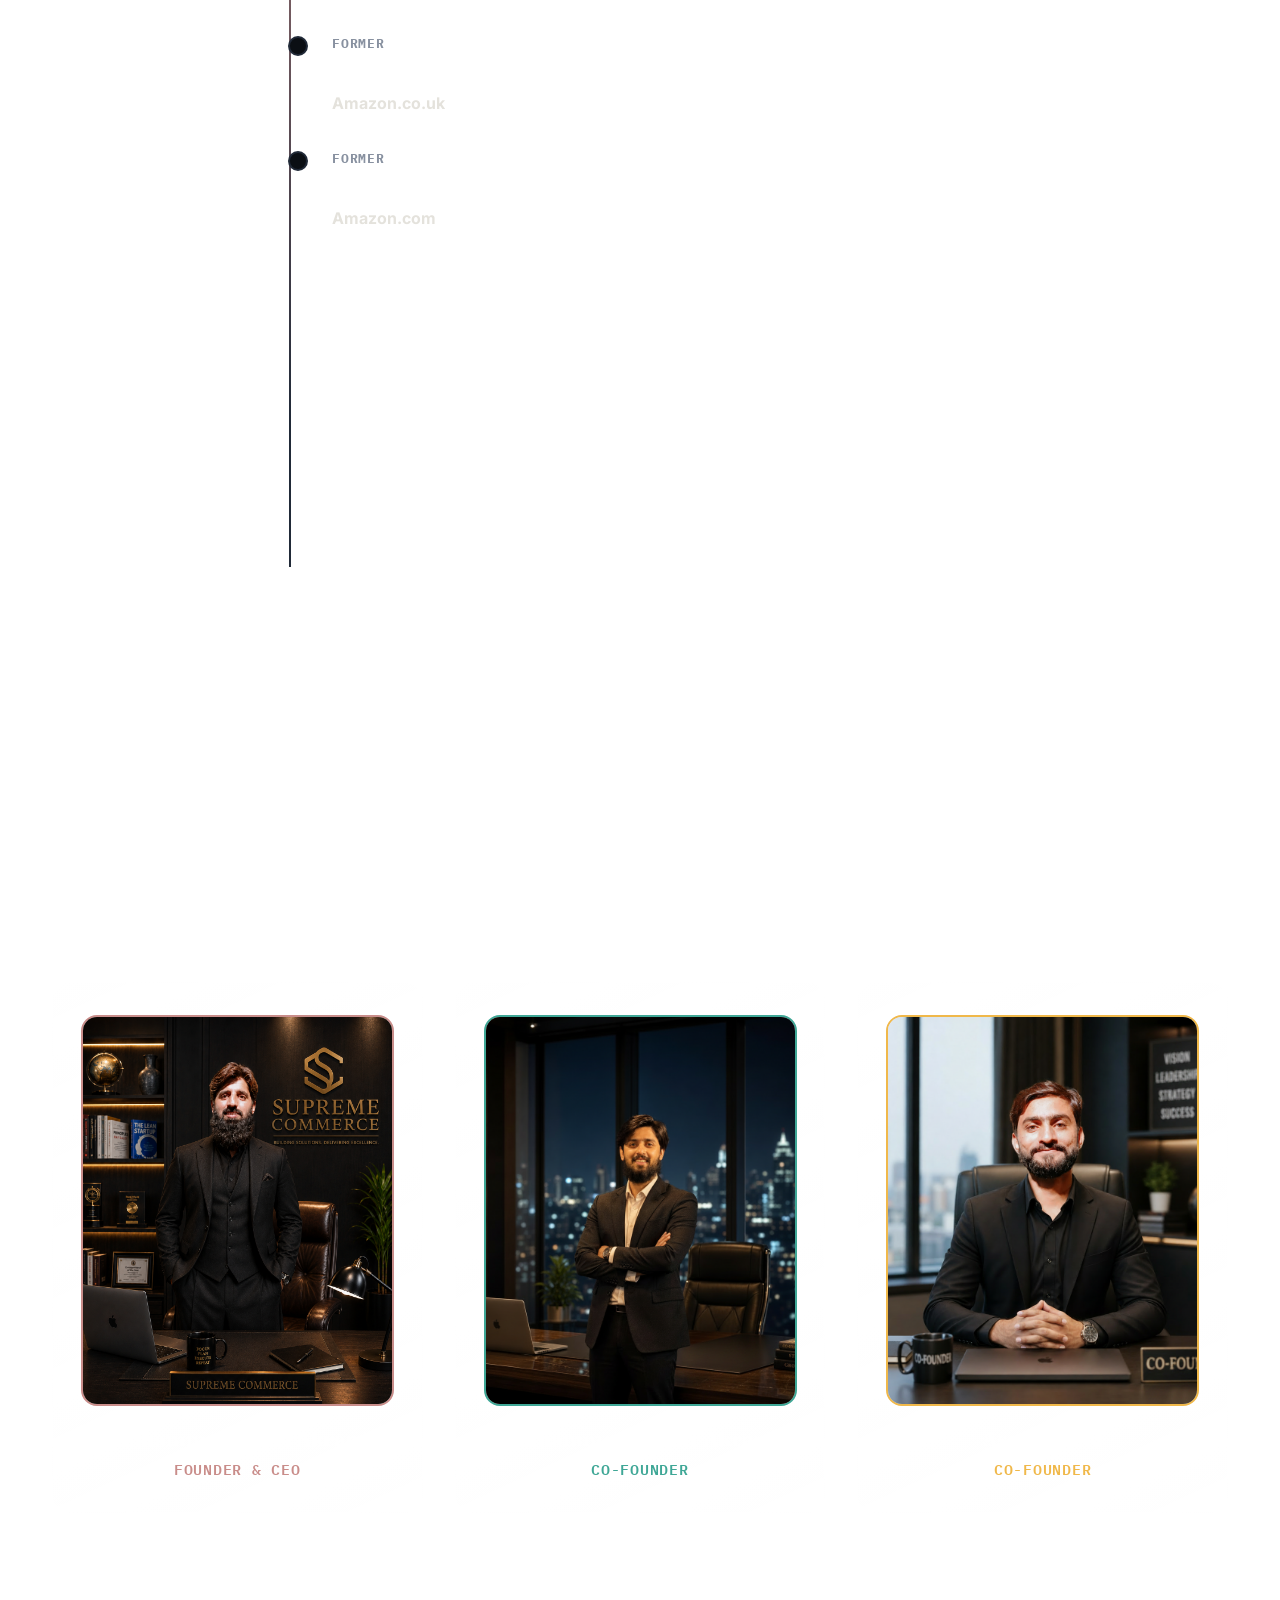
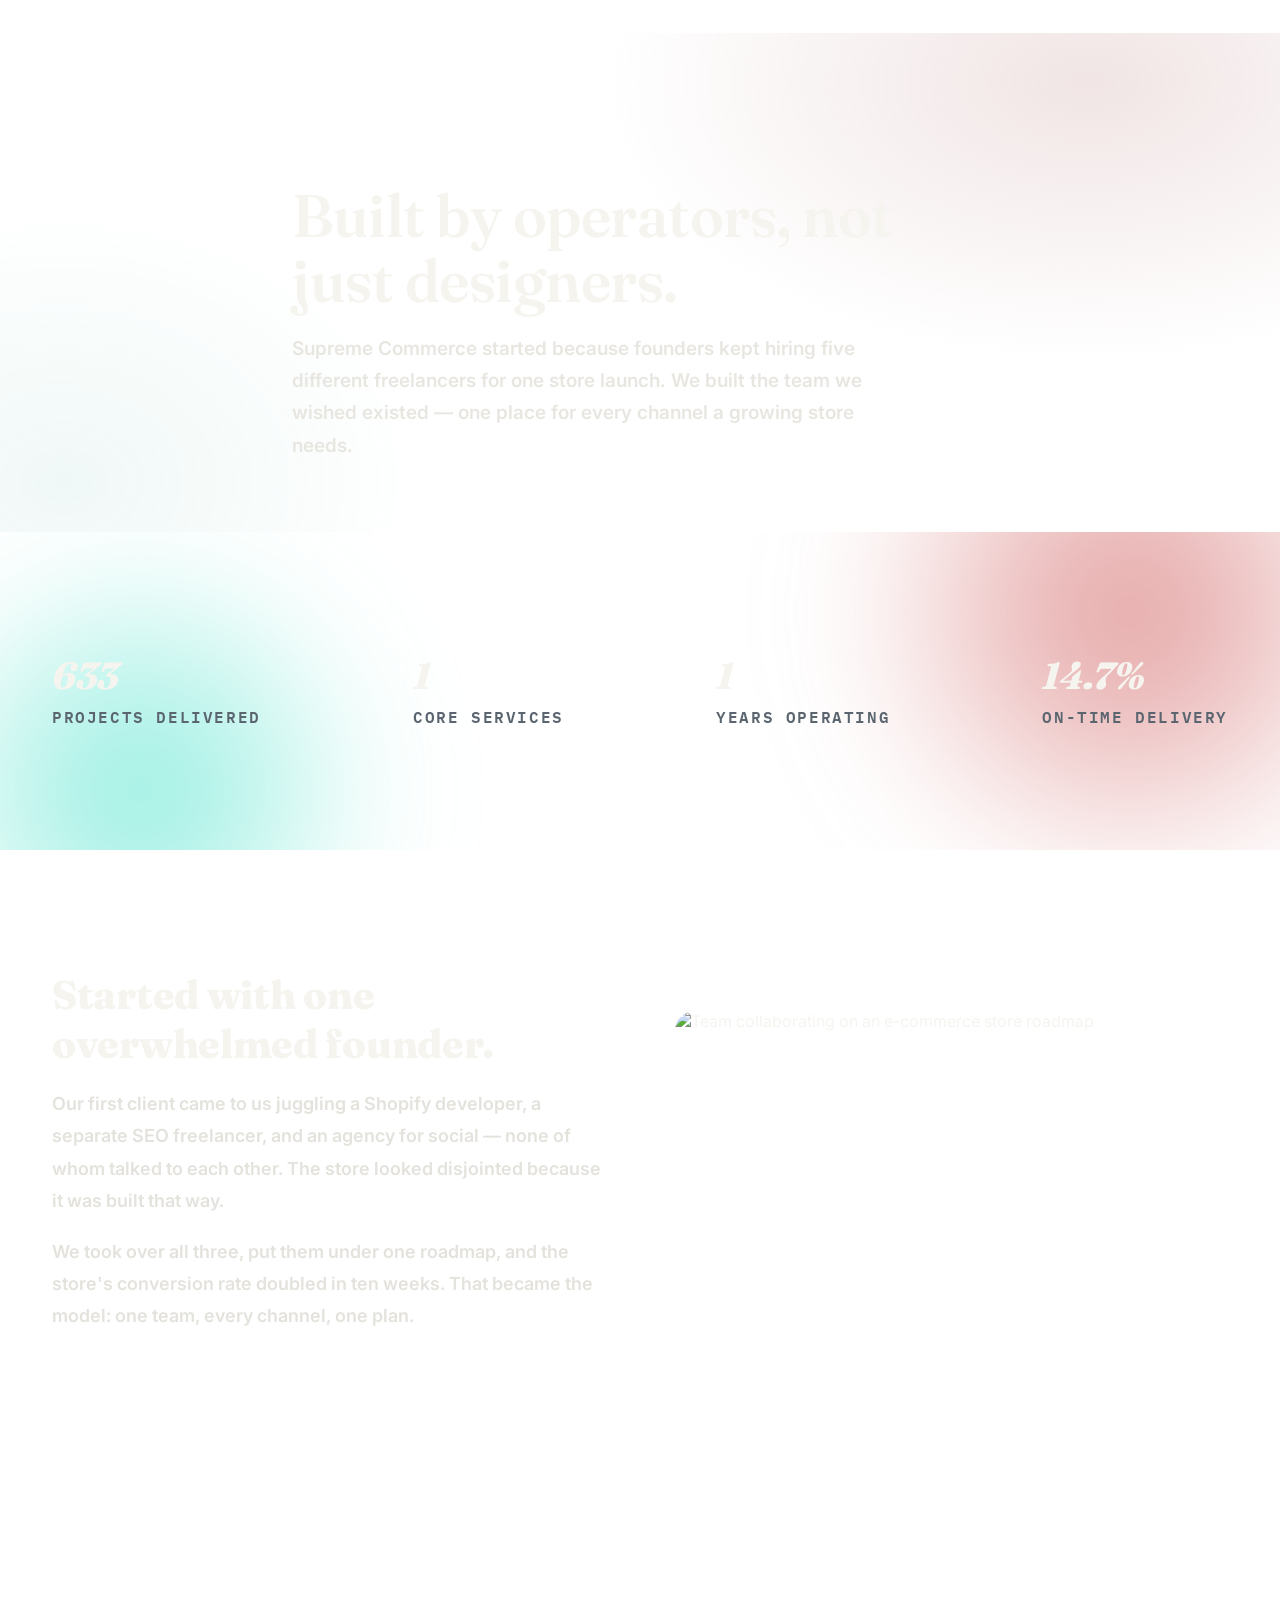
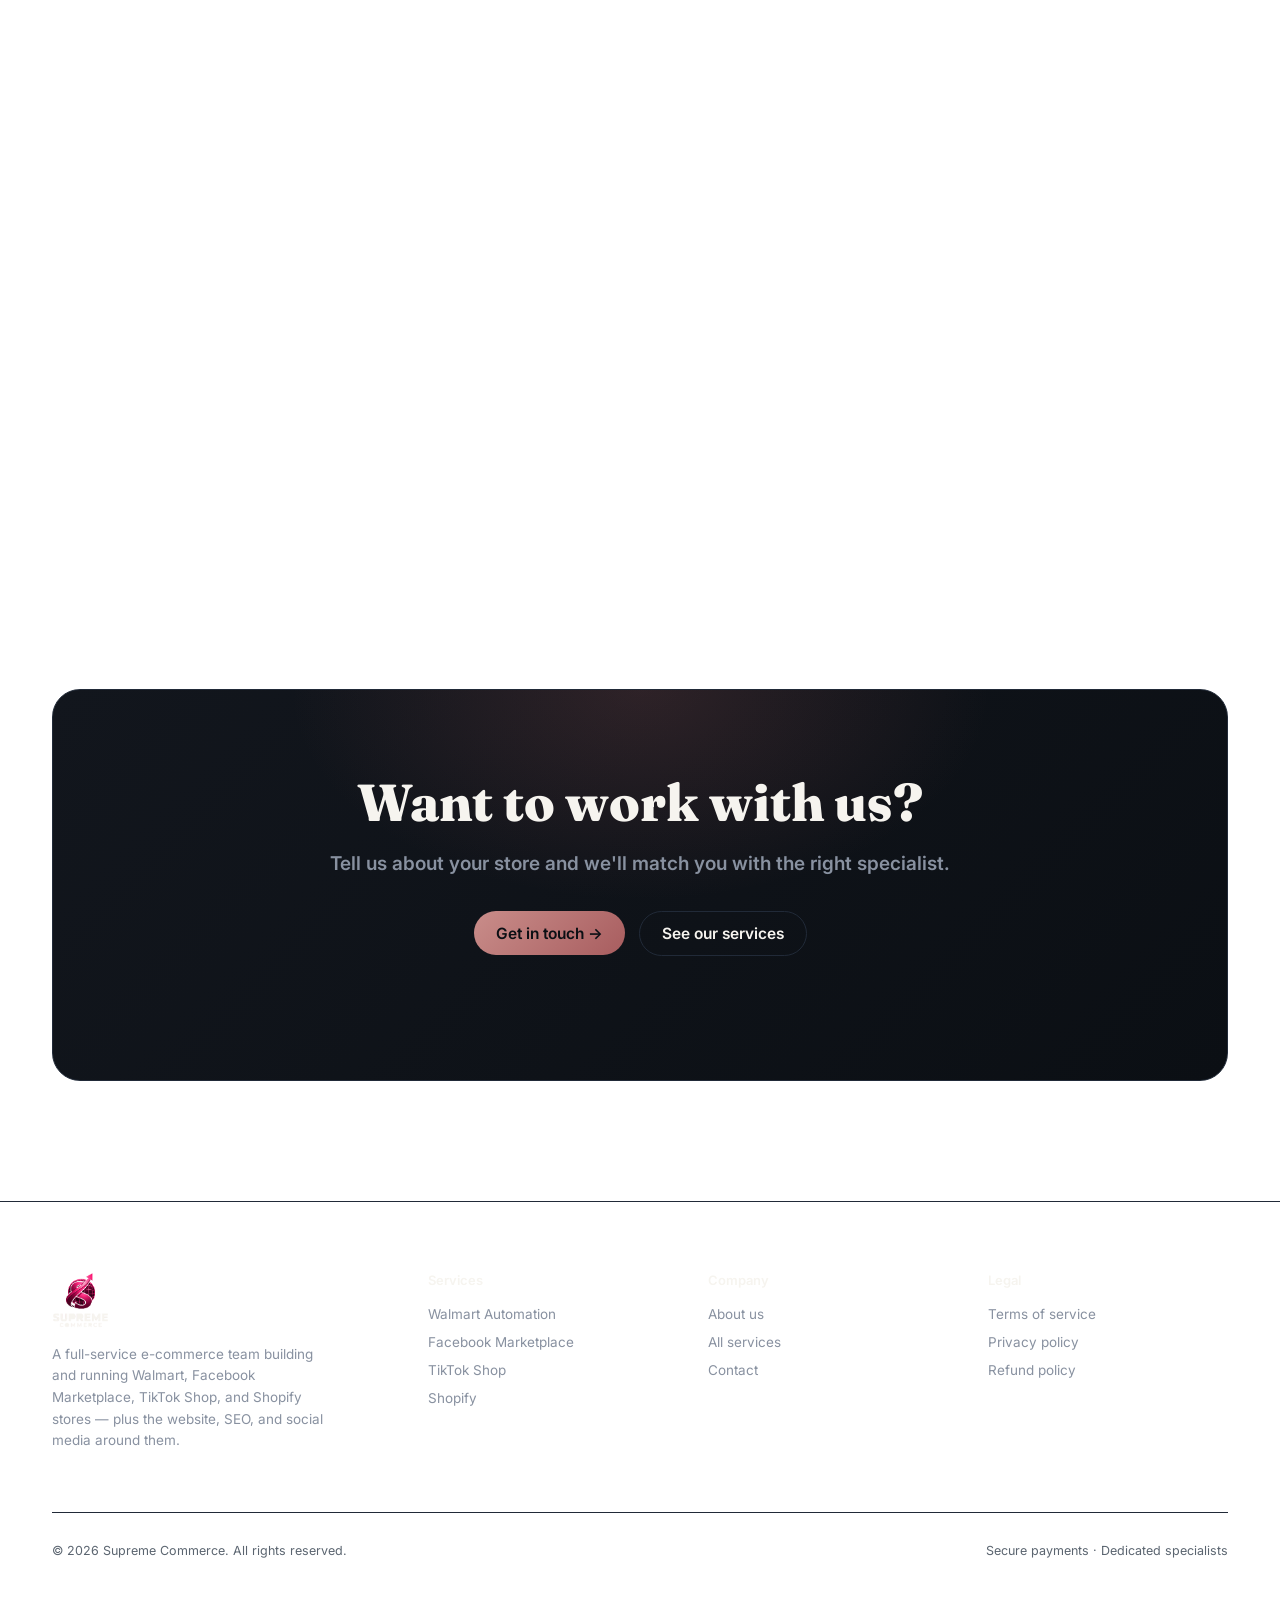
==== commit f42f8a33: "Update founder-street team photo Co-Authored-By: Claude Sonnet 5 <noreply@anthropic.com>" ====
--- a/about.html
+++ b/about.html
@@ -453,7 +453,7 @@
     </div>
     <div class="team-grid">
       <div class="team-card reveal">
-        <div class="team-photo"><img src="assets/images/founder-street.png?v=20260721" alt="Muhammad Aqeel Akram, Founder &amp; CEO"></div>
+        <div class="team-photo"><img src="assets/images/founder-street.png?v=20260722" alt="Muhammad Aqeel Akram, Founder &amp; CEO"></div>
         <h5>Muhammad Aqeel Akram</h5>
         <span>Founder &amp; CEO</span>
       </div>
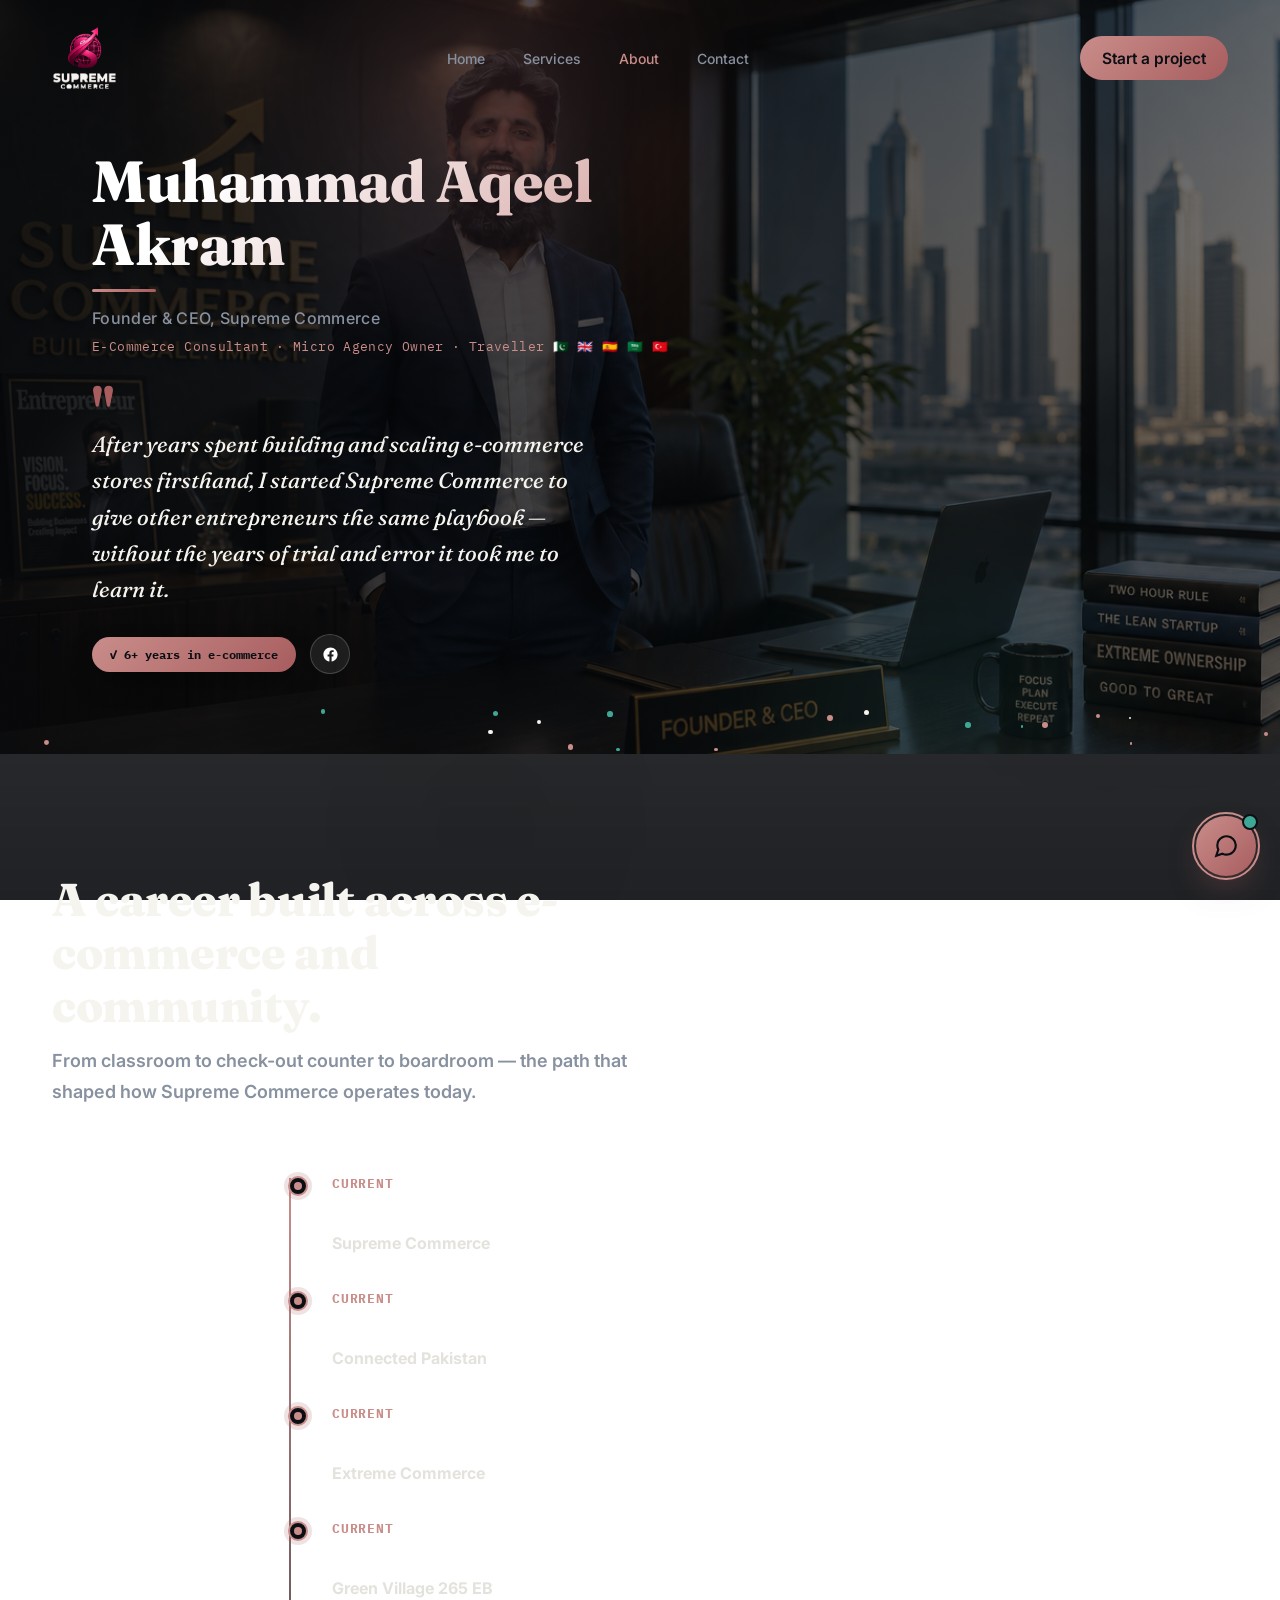
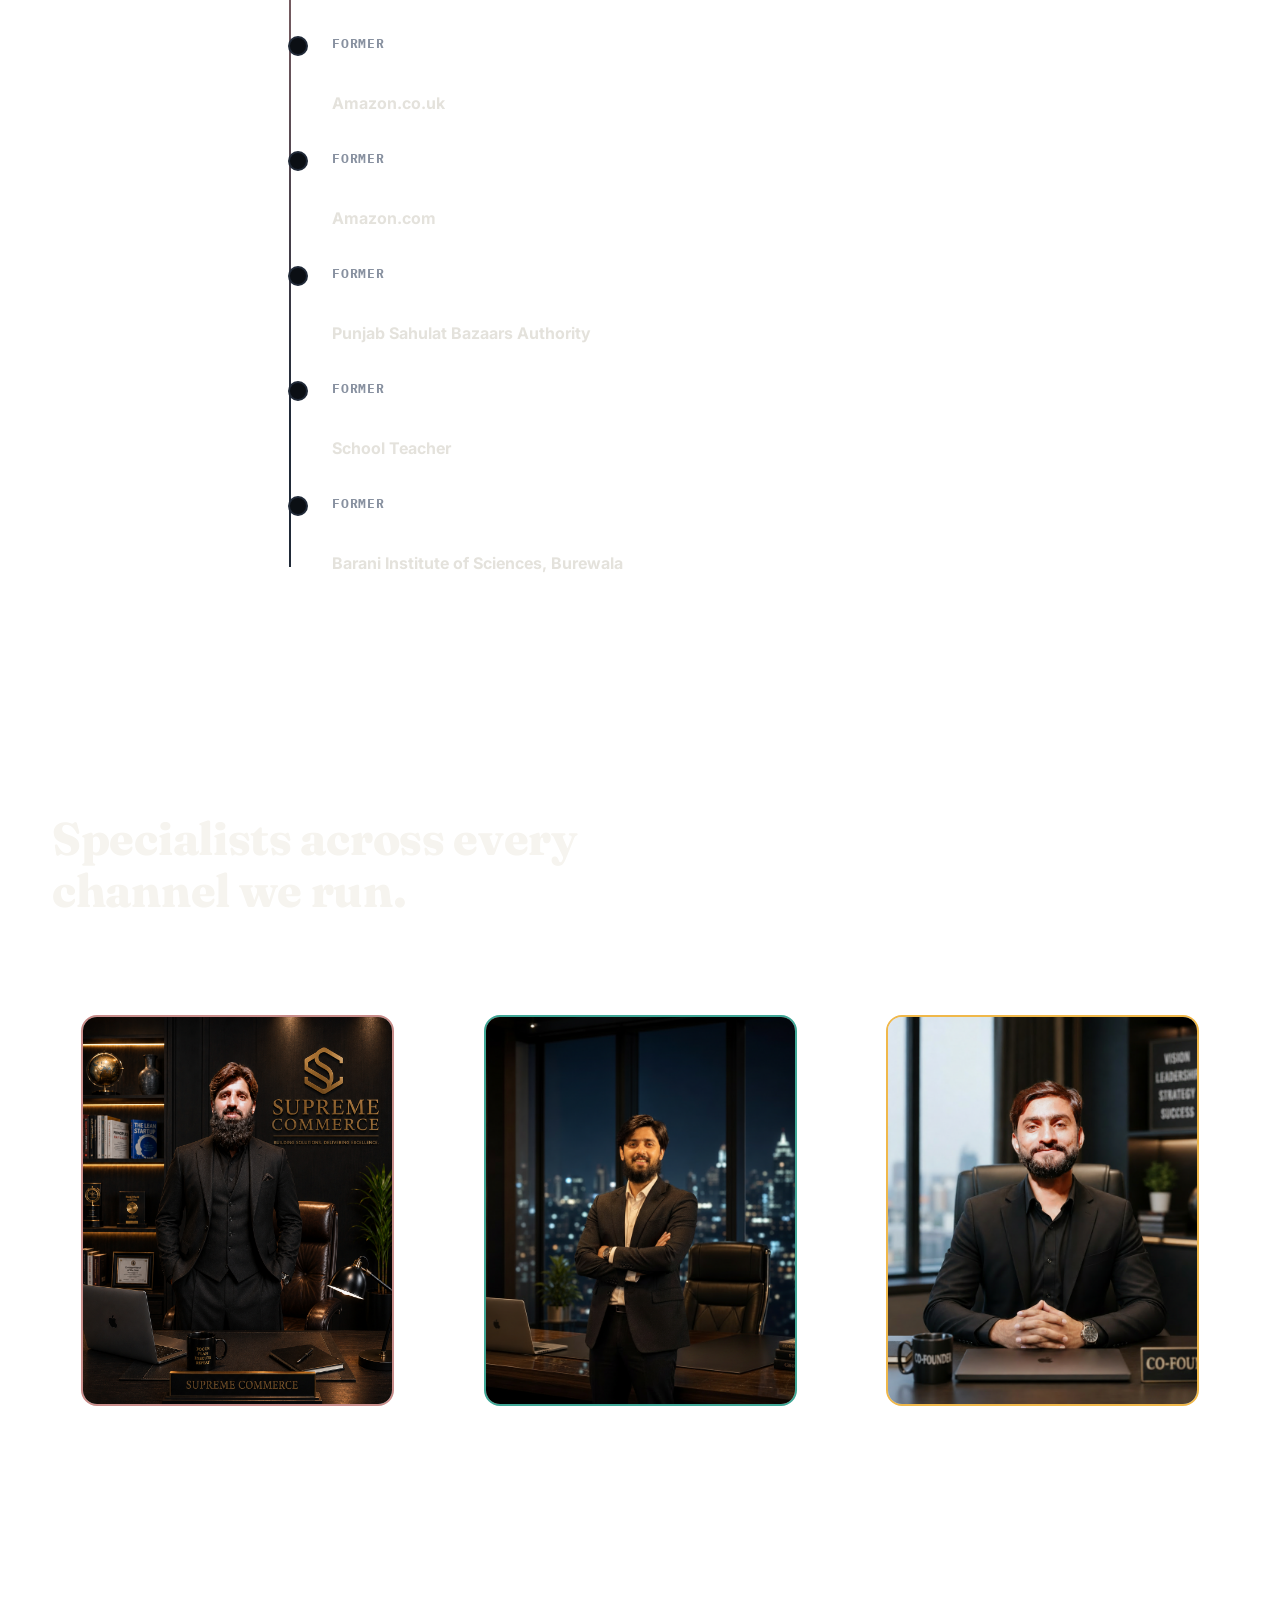
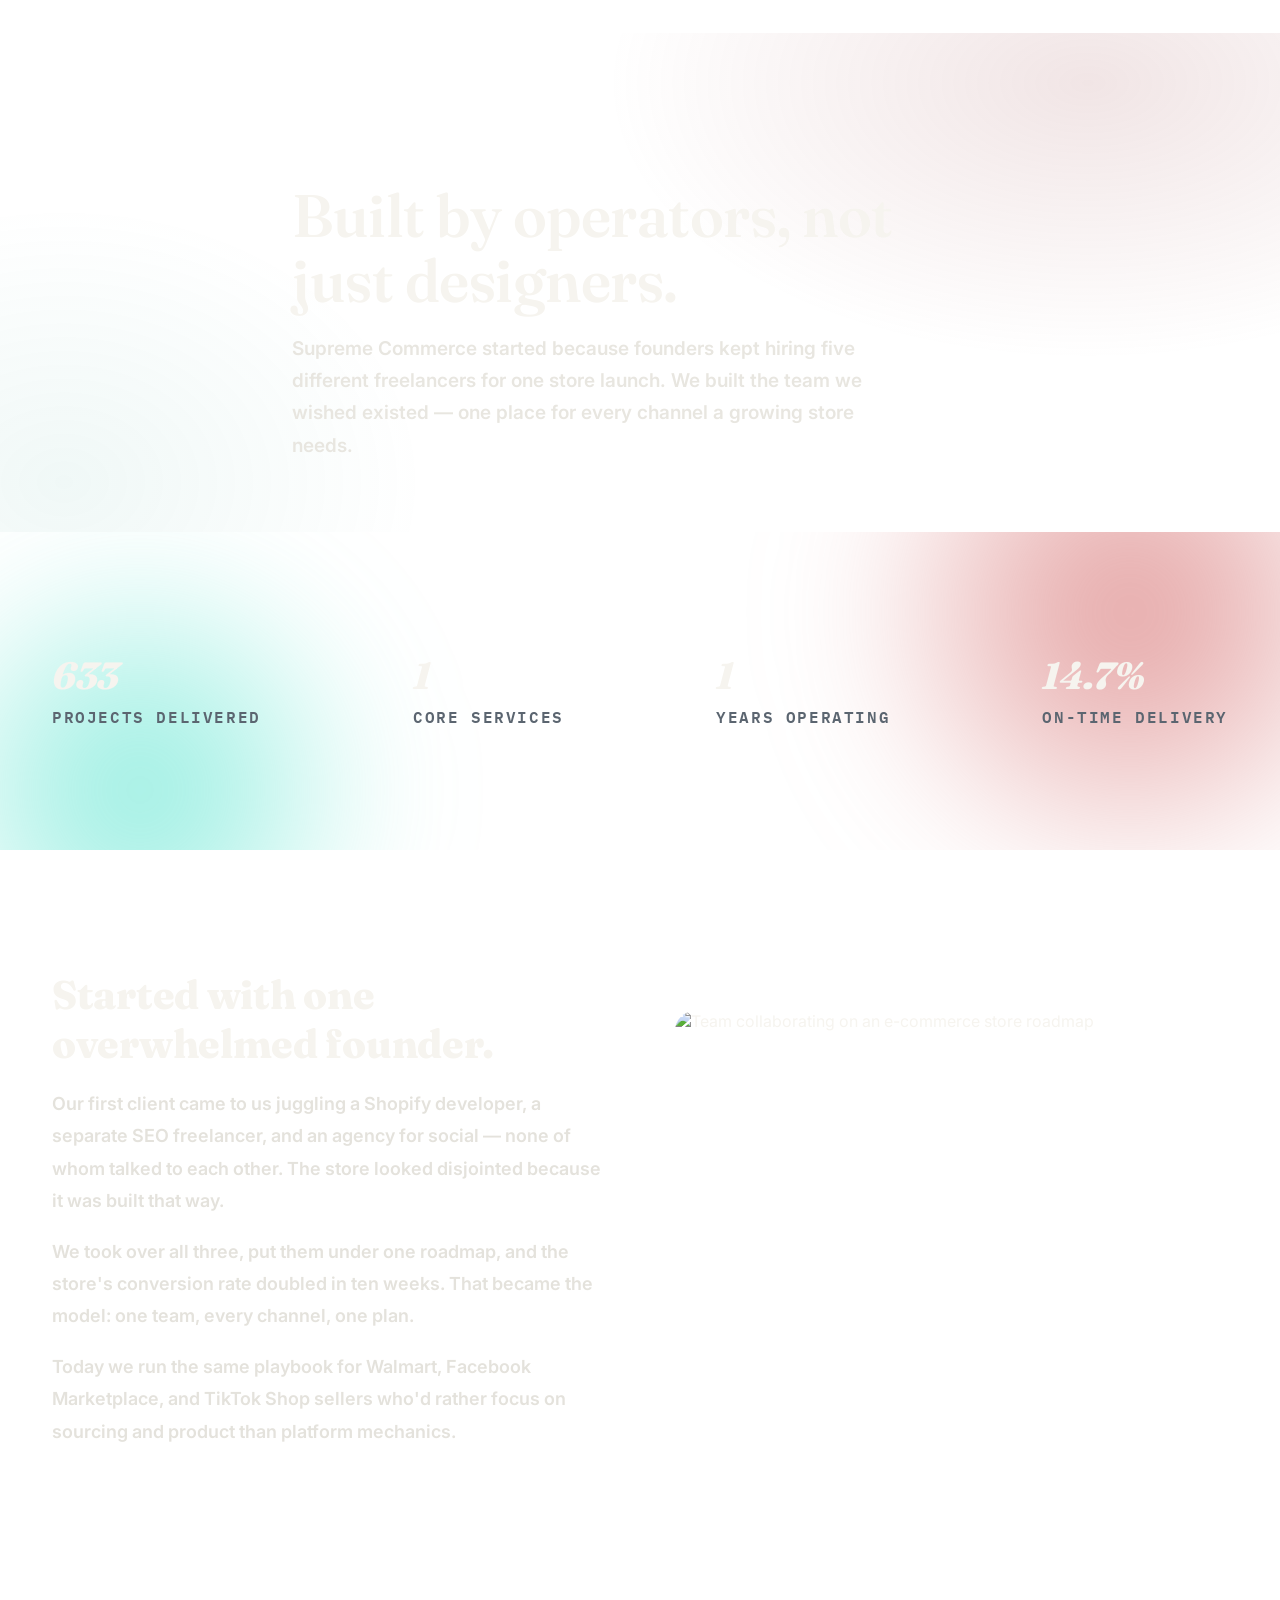
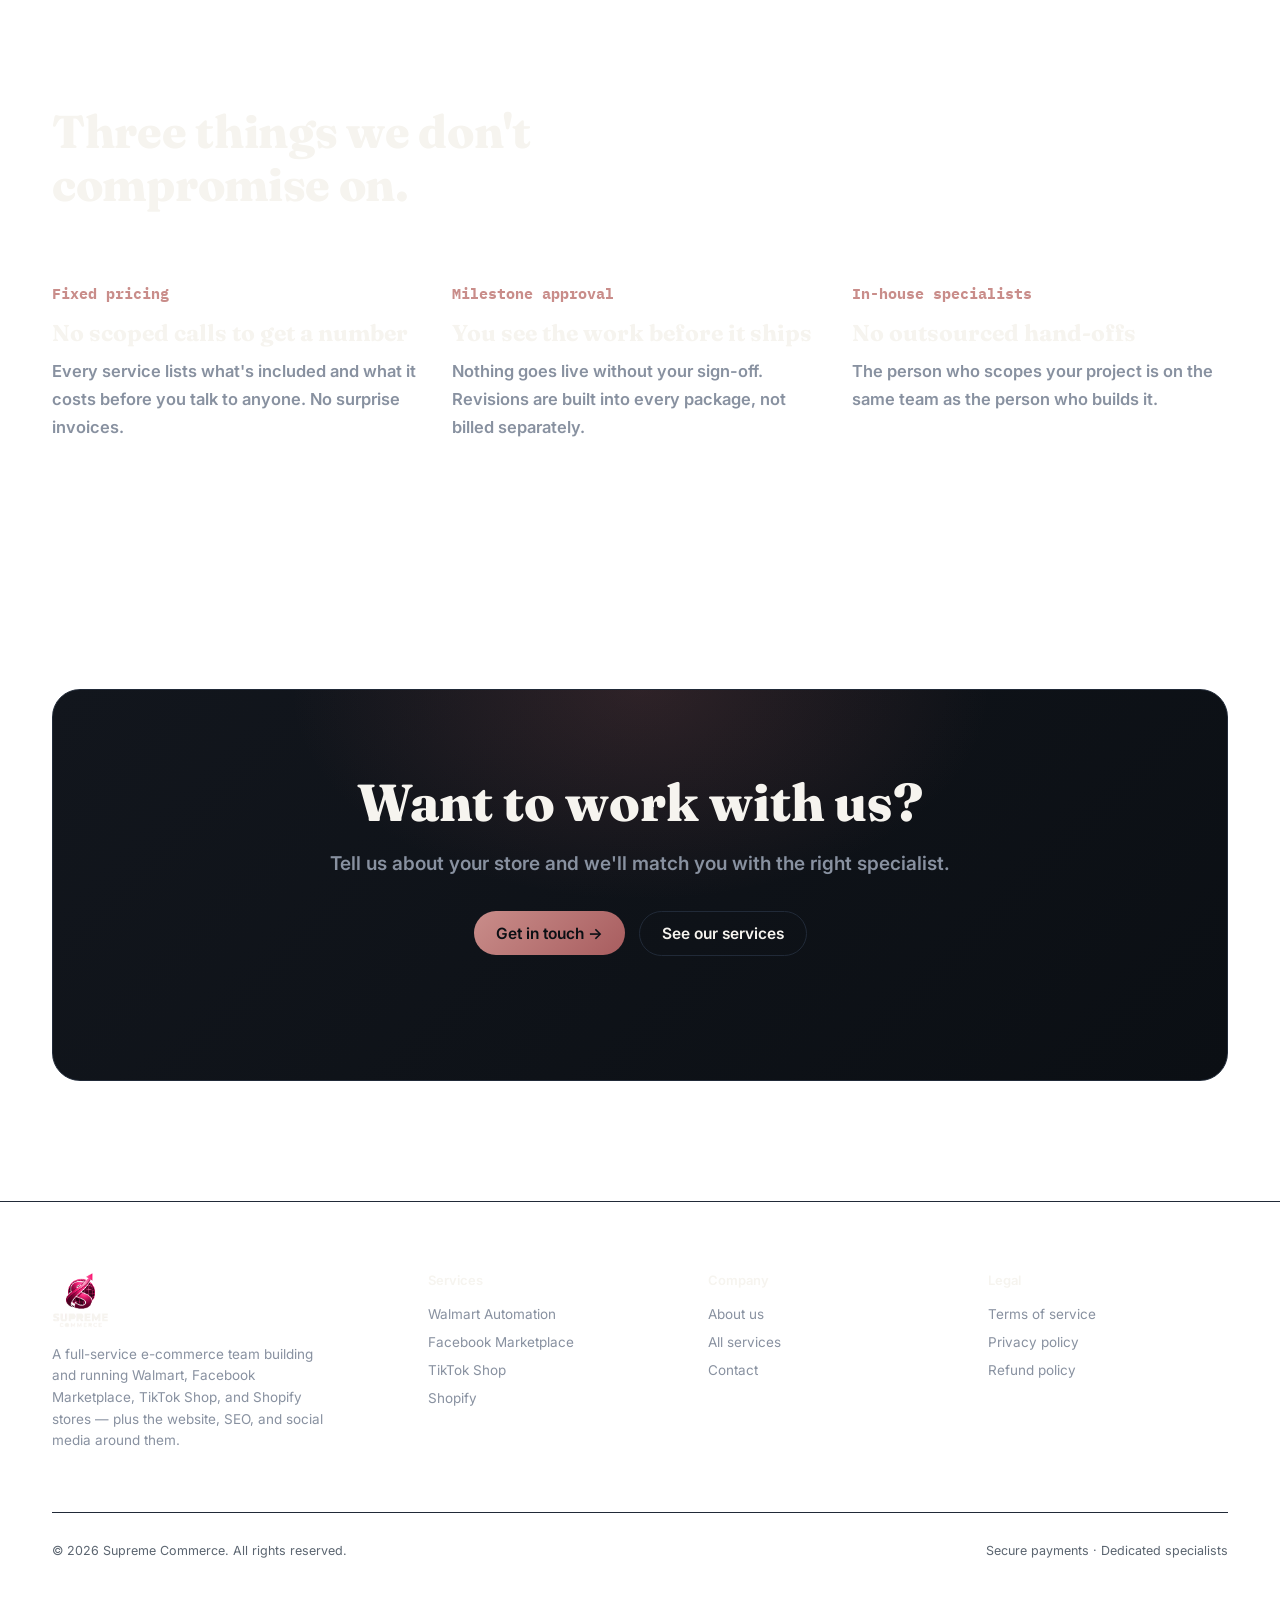
==== commit 8f86ef7e: "Bump asset cache-busting version to 20260722 style.css, responsive.css, script.js, and responsive.js" ====
--- a/about.html
+++ b/about.html
@@ -34,7 +34,7 @@
 </script>
 <link rel="preconnect" href="https://fonts.googleapis.com">
 <link href="https://fonts.googleapis.com/css2?family=Fraunces:opsz,wght@9..144,300;9..144,450;9..144,600;9..144,700&family=Inter:wght@400;500;600;700&family=IBM+Plex+Mono:wght@400;500&display=swap" rel="stylesheet">
-<link rel="stylesheet" href="assets/style.css?v=20260719a">
+<link rel="stylesheet" href="assets/style.css?v=20260722">
 <style>
 .story-grid{display:grid;grid-template-columns:1fr 1fr;gap:70px;align-items:center;}
 .story-visual{border-radius:20px;overflow:hidden;aspect-ratio:4/3;}
@@ -309,7 +309,7 @@
 .final-cta h2{font-size:clamp(34px,4.6vw,52px) !important;font-weight:800 !important;}
 .final-cta p{font-size:19px !important;font-weight:600 !important;}
 </style>
-<link rel="stylesheet" href="assets/responsive.css?v=20260719a">
+<link rel="stylesheet" href="assets/responsive.css?v=20260722">
 </head>
 <body>
 
@@ -578,8 +578,8 @@
   </div>
 </footer>
 
-<script src="assets/script.js?v=20260719a"></script>
-<script src="assets/responsive.js?v=20260719a"></script>
+<script src="assets/script.js?v=20260722"></script>
+<script src="assets/responsive.js?v=20260722"></script>
 <script>
   initCounters('.counter');
 
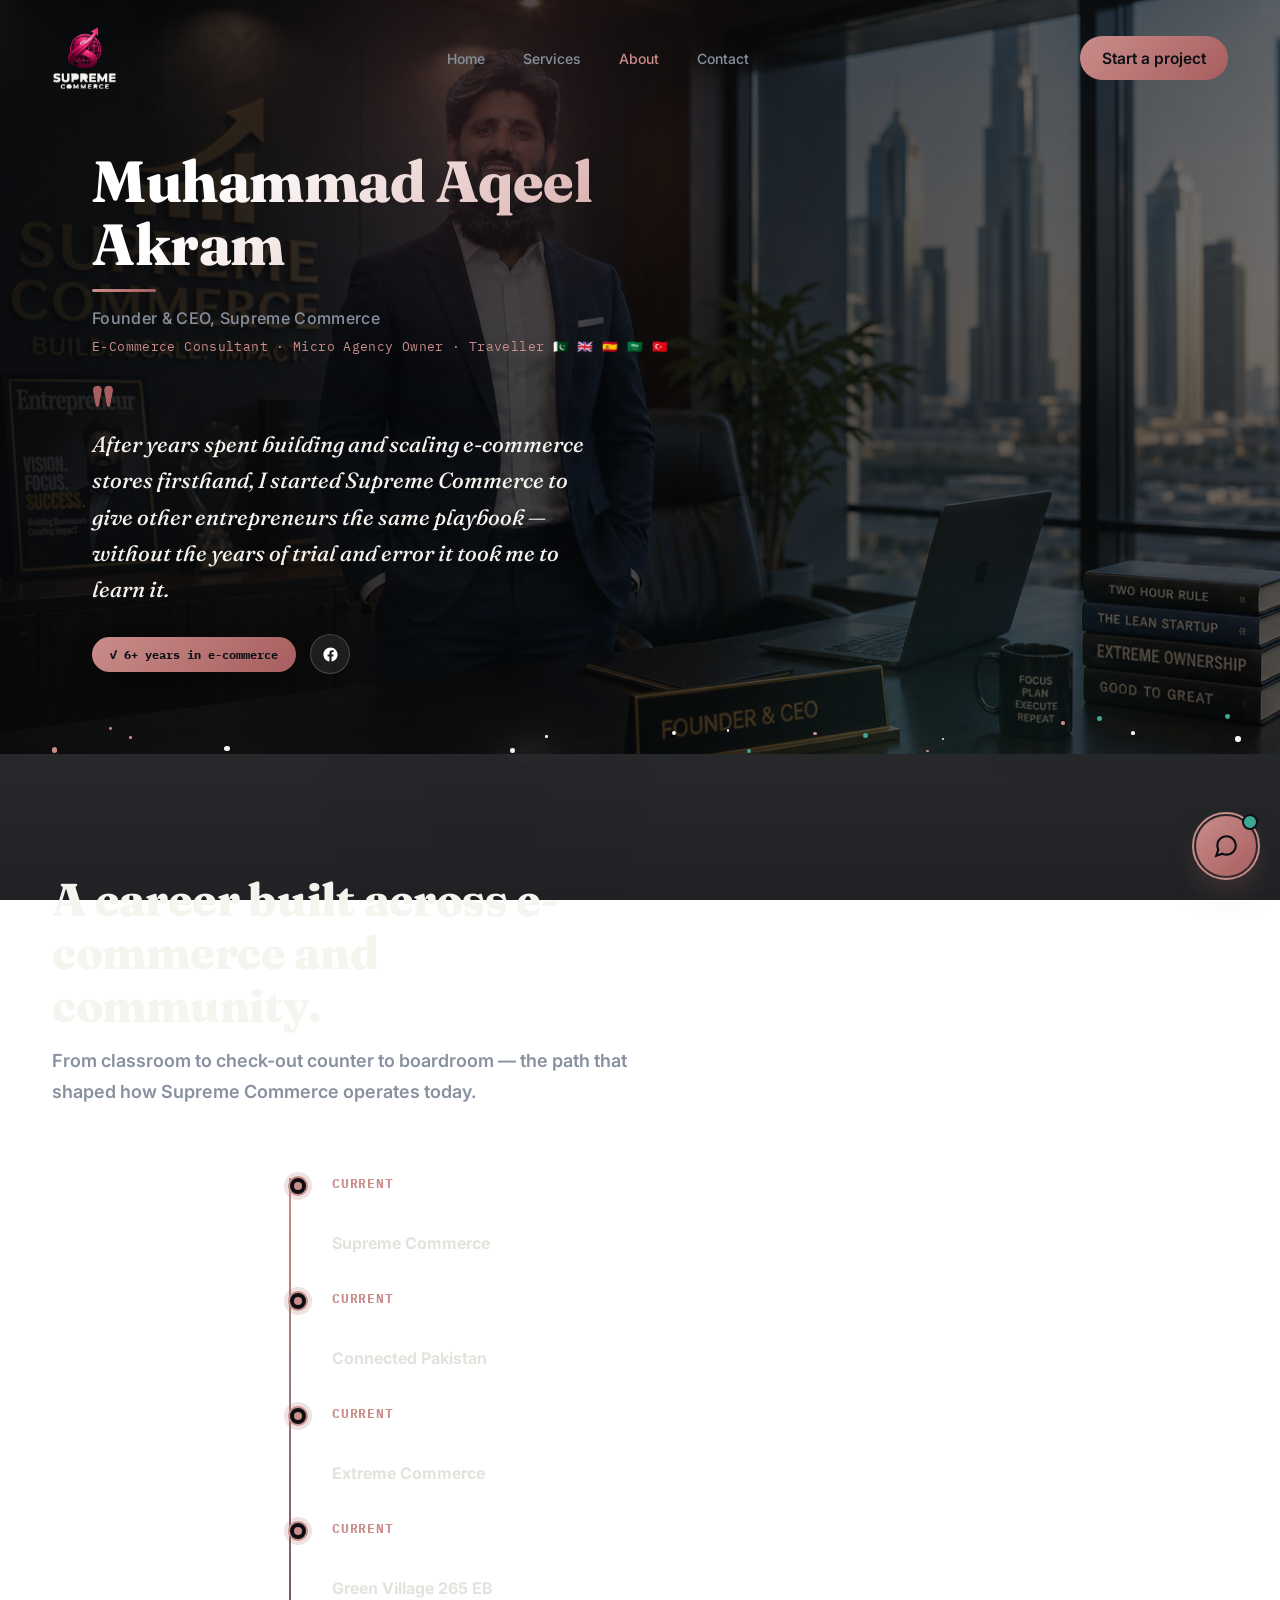
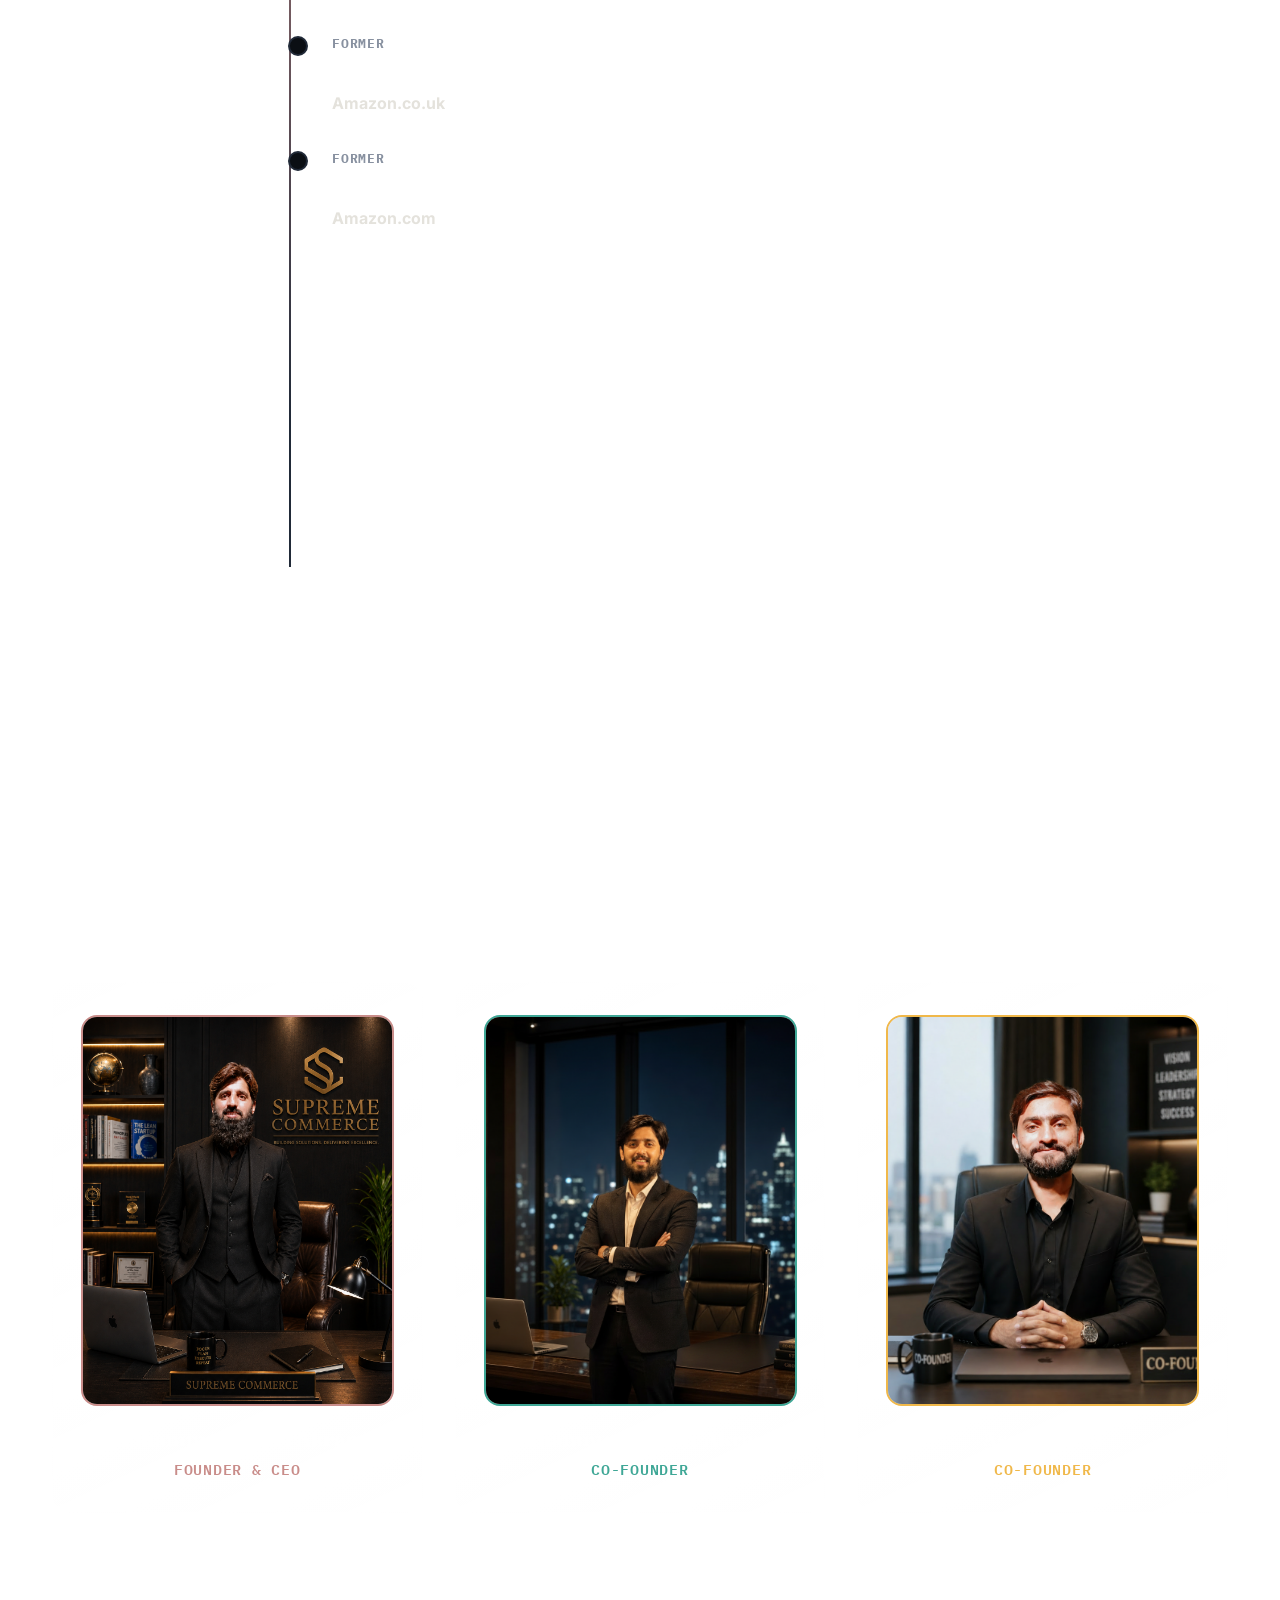
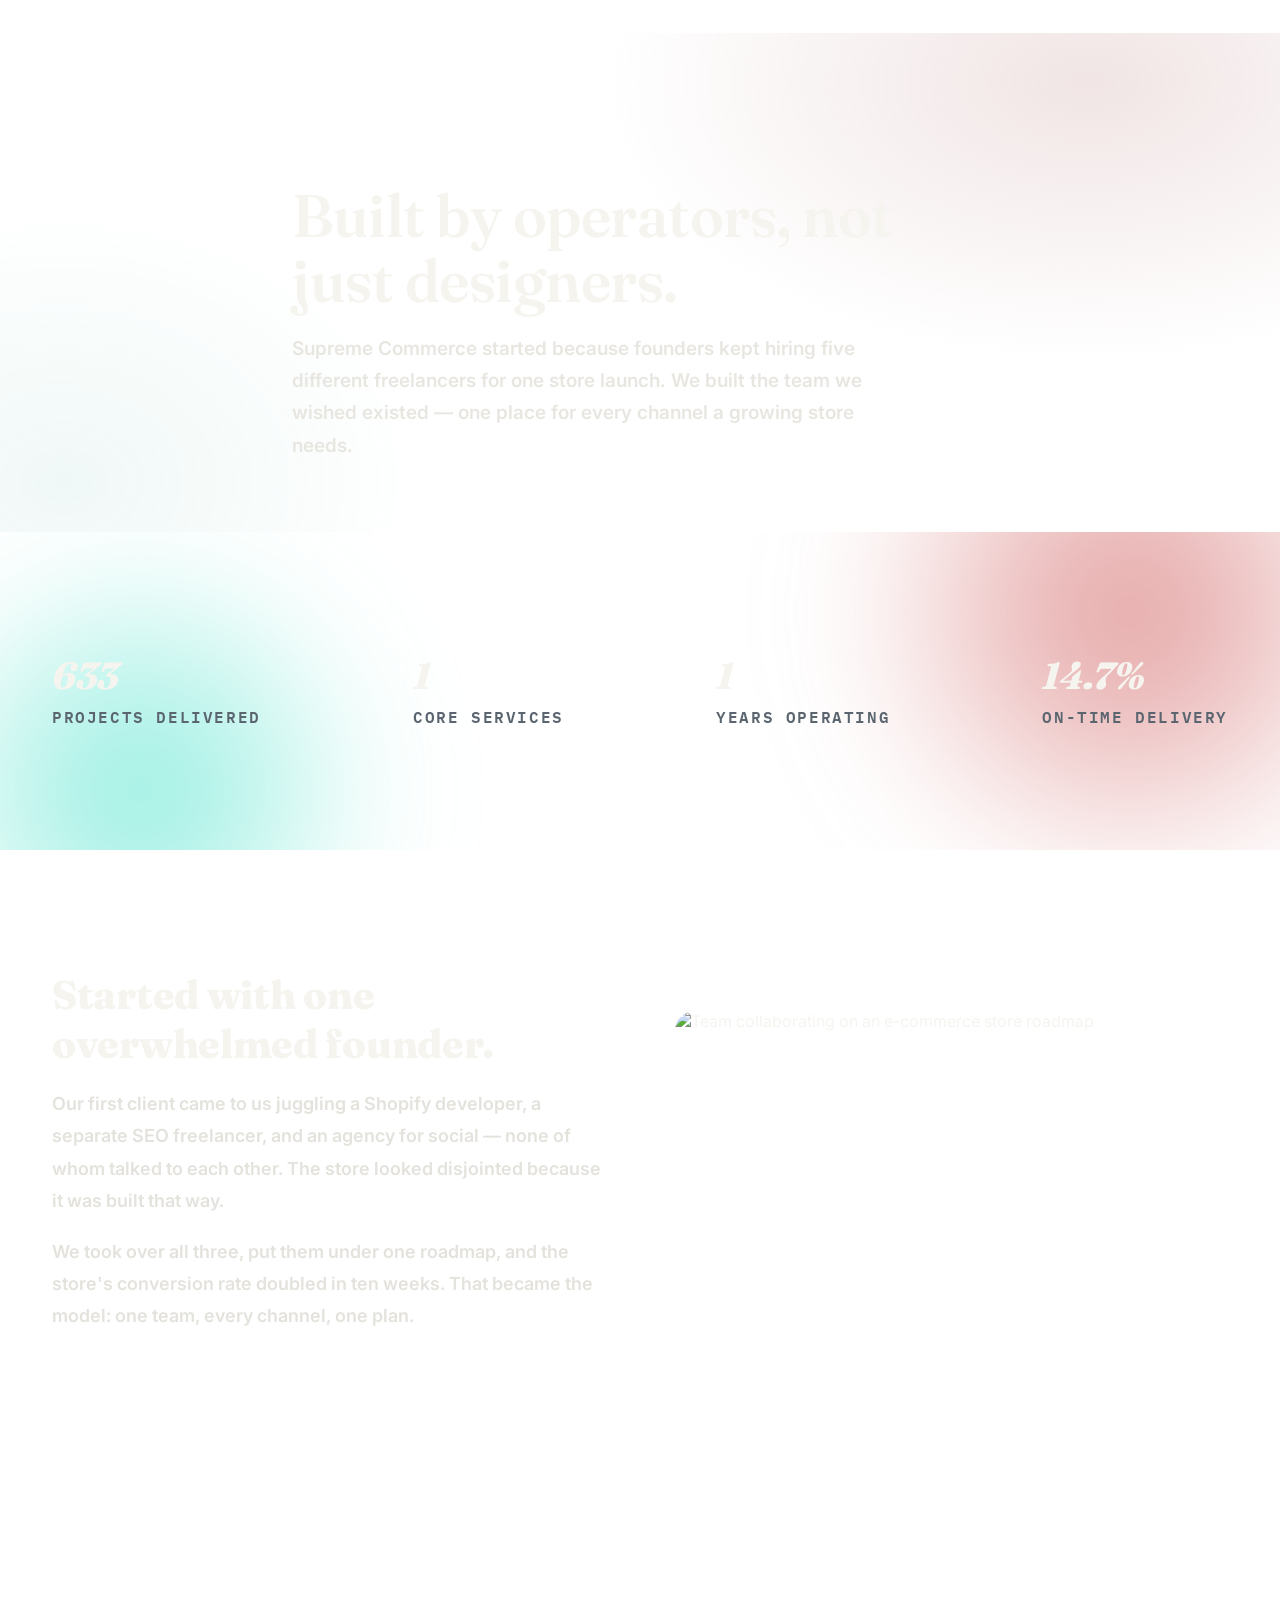
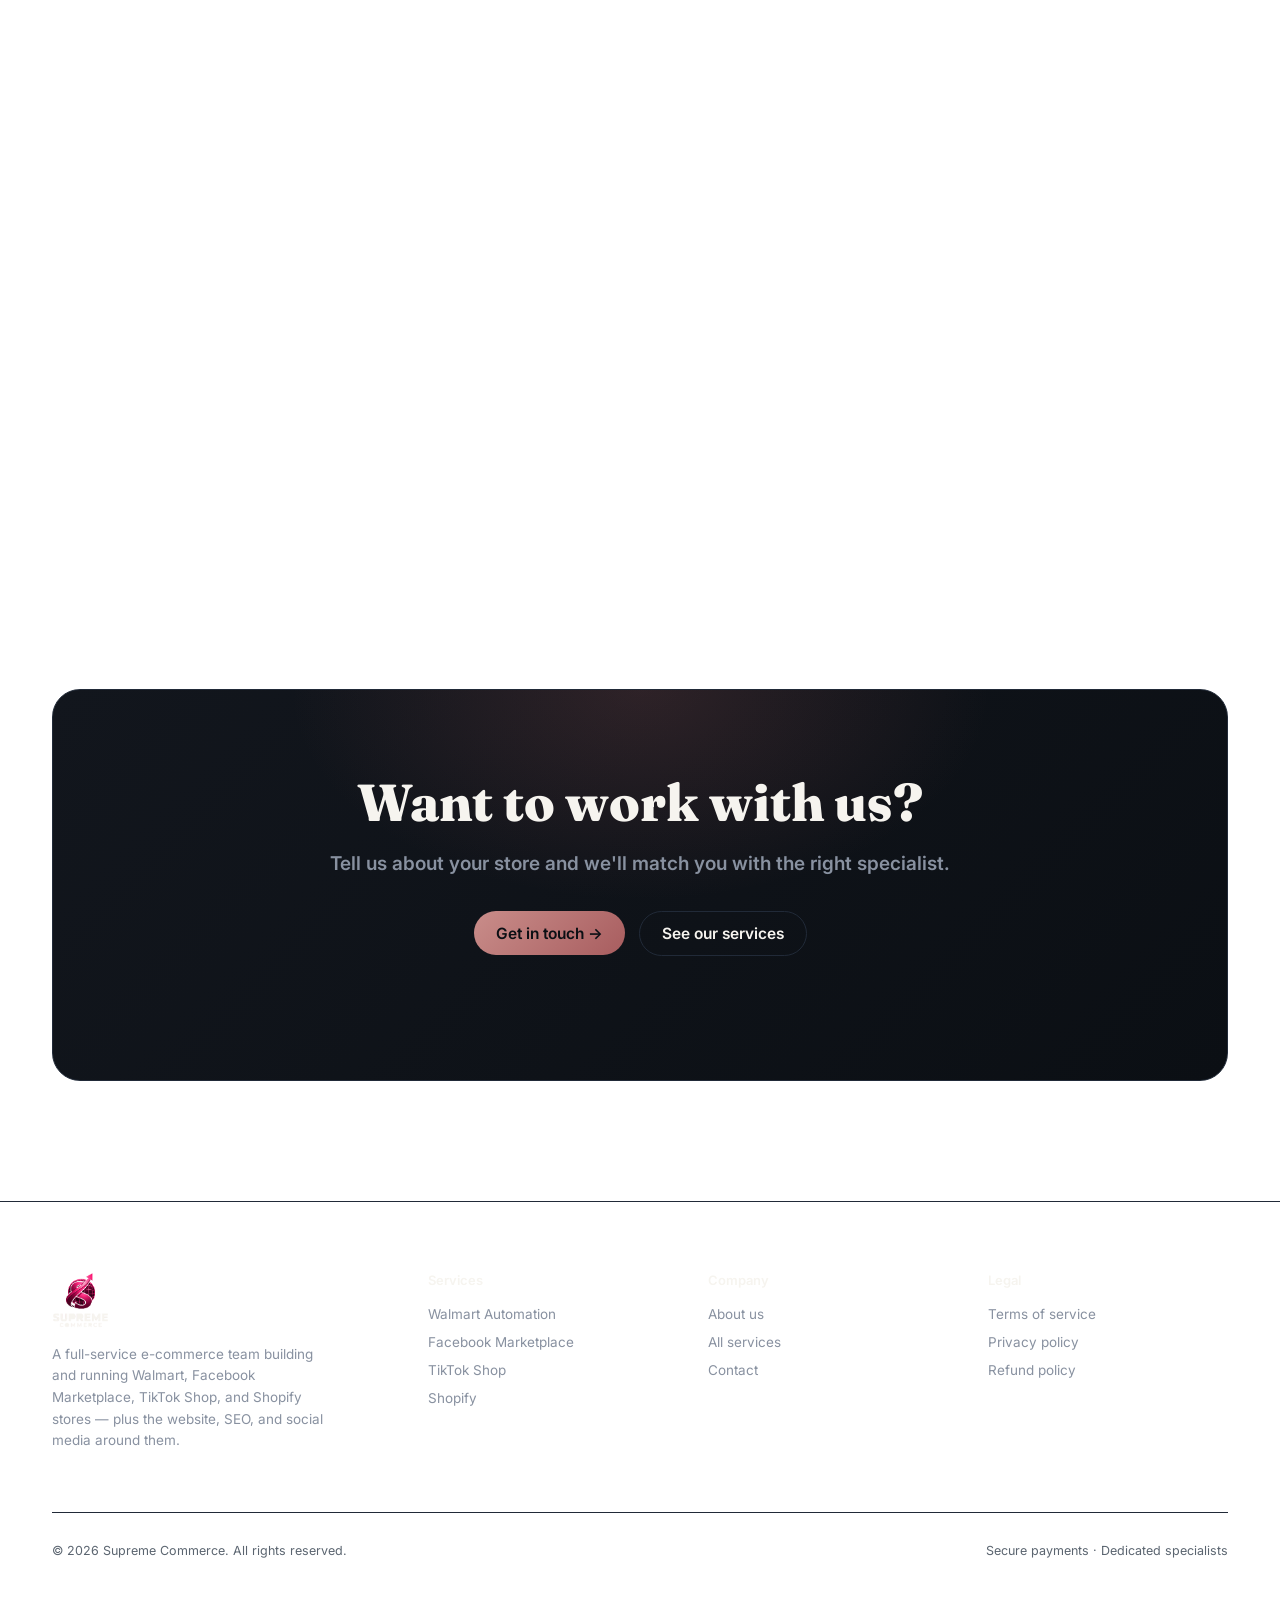
==== commit d6b88da0: "Remove unused founder.jpg and unreferenced video assets Delete founder.jpg (no longer needed) and th" ====
--- a/about.html
+++ b/about.html
@@ -12,11 +12,11 @@
 <meta property="og:title" content="About — Supreme Commerce">
 <meta property="og:description" content="Founded by Muhammad Aqeel Akram to give e-commerce entrepreneurs one in-house team for every channel, instead of juggling multiple freelancers.">
 <meta property="og:url" content="https://supreme.supremecommerce.net/about.html">
-<meta property="og:image" content="https://supreme.supremecommerce.net/assets/images/founder.jpg">
+<meta property="og:image" content="https://supreme.supremecommerce.net/assets/images/founder-street.png">
 <meta name="twitter:card" content="summary_large_image">
 <meta name="twitter:title" content="About — Supreme Commerce">
 <meta name="twitter:description" content="Founded by Muhammad Aqeel Akram to give e-commerce entrepreneurs one in-house team for every channel, instead of juggling multiple freelancers.">
-<meta name="twitter:image" content="https://supreme.supremecommerce.net/assets/images/founder.jpg">
+<meta name="twitter:image" content="https://supreme.supremecommerce.net/assets/images/founder-street.png">
 <link rel="icon" type="image/png" href="assets/images/logo-transparent.png">
 <script type="application/ld+json">
 {
@@ -29,7 +29,7 @@
     "name": "Supreme Commerce",
     "url": "https://supreme.supremecommerce.net/"
   },
-  "image": "https://supreme.supremecommerce.net/assets/images/founder.jpg"
+  "image": "https://supreme.supremecommerce.net/assets/images/founder-street.png"
 }
 </script>
 <link rel="preconnect" href="https://fonts.googleapis.com">
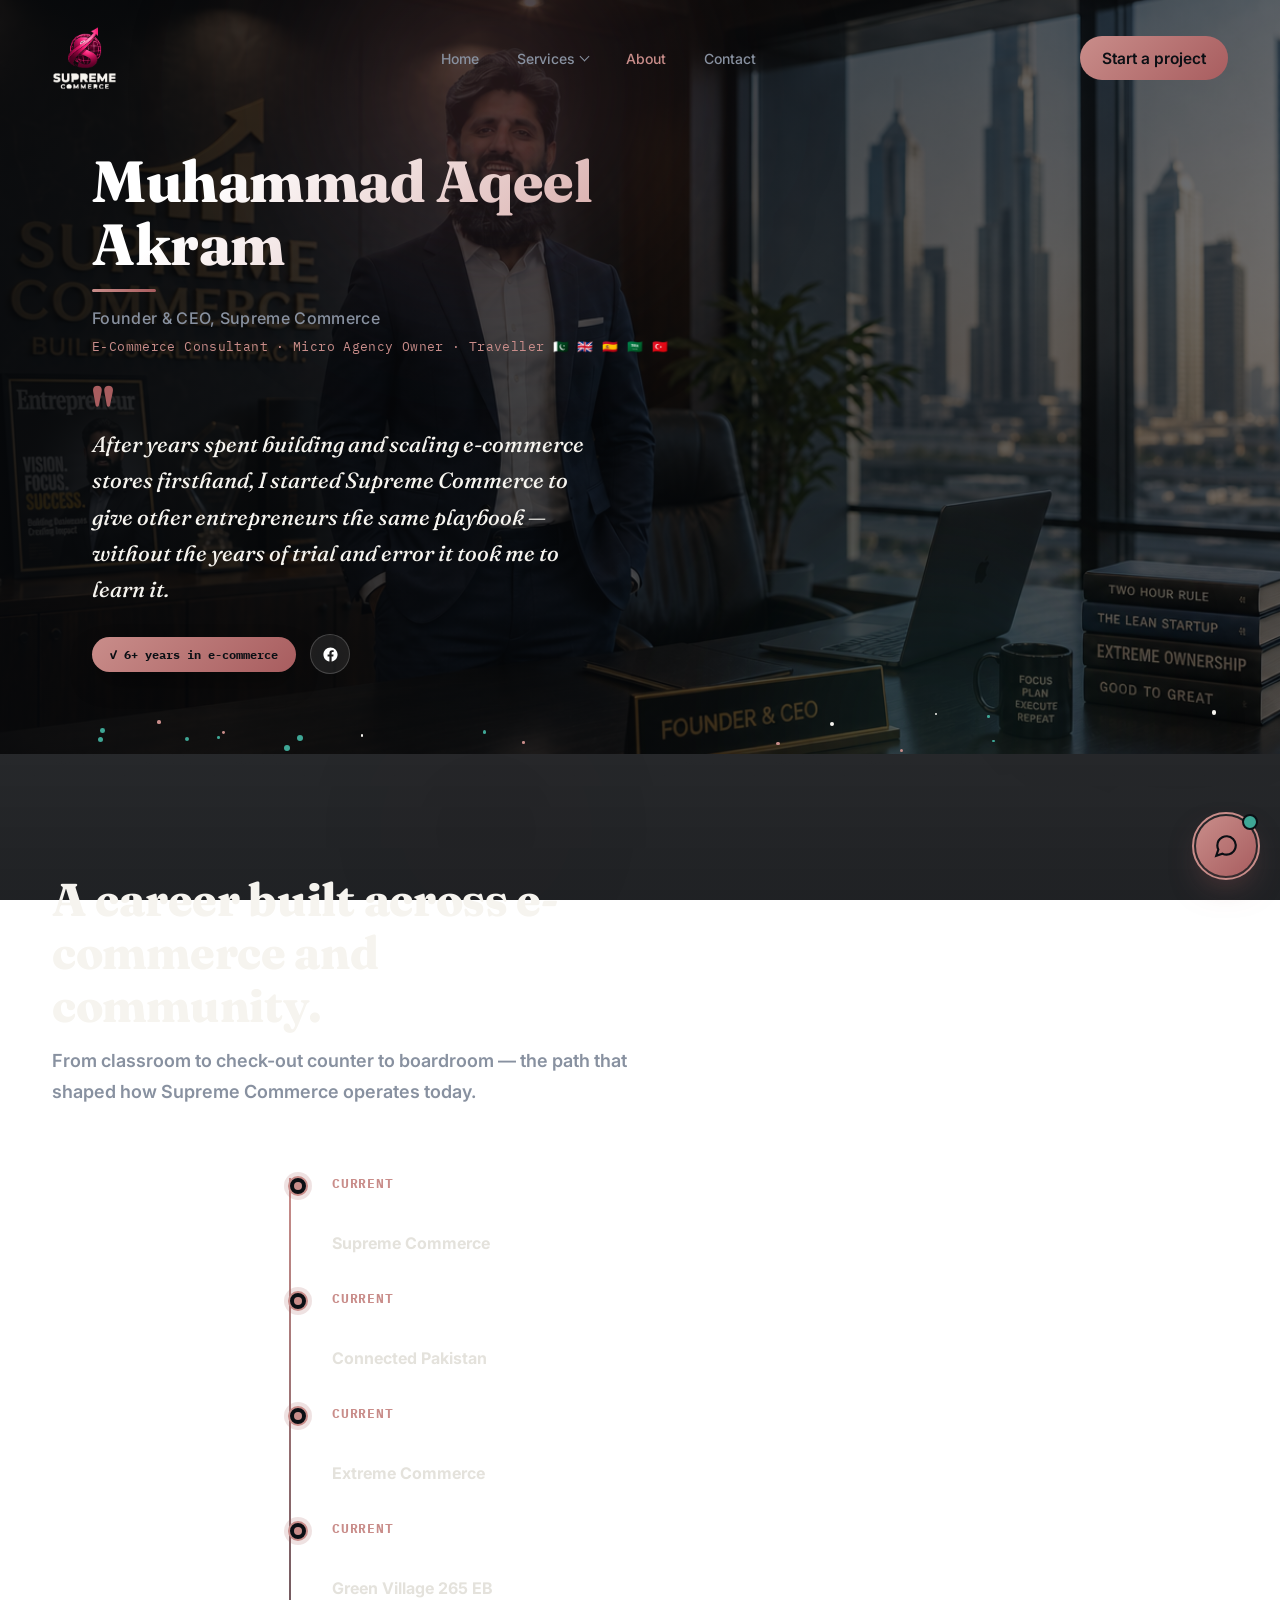
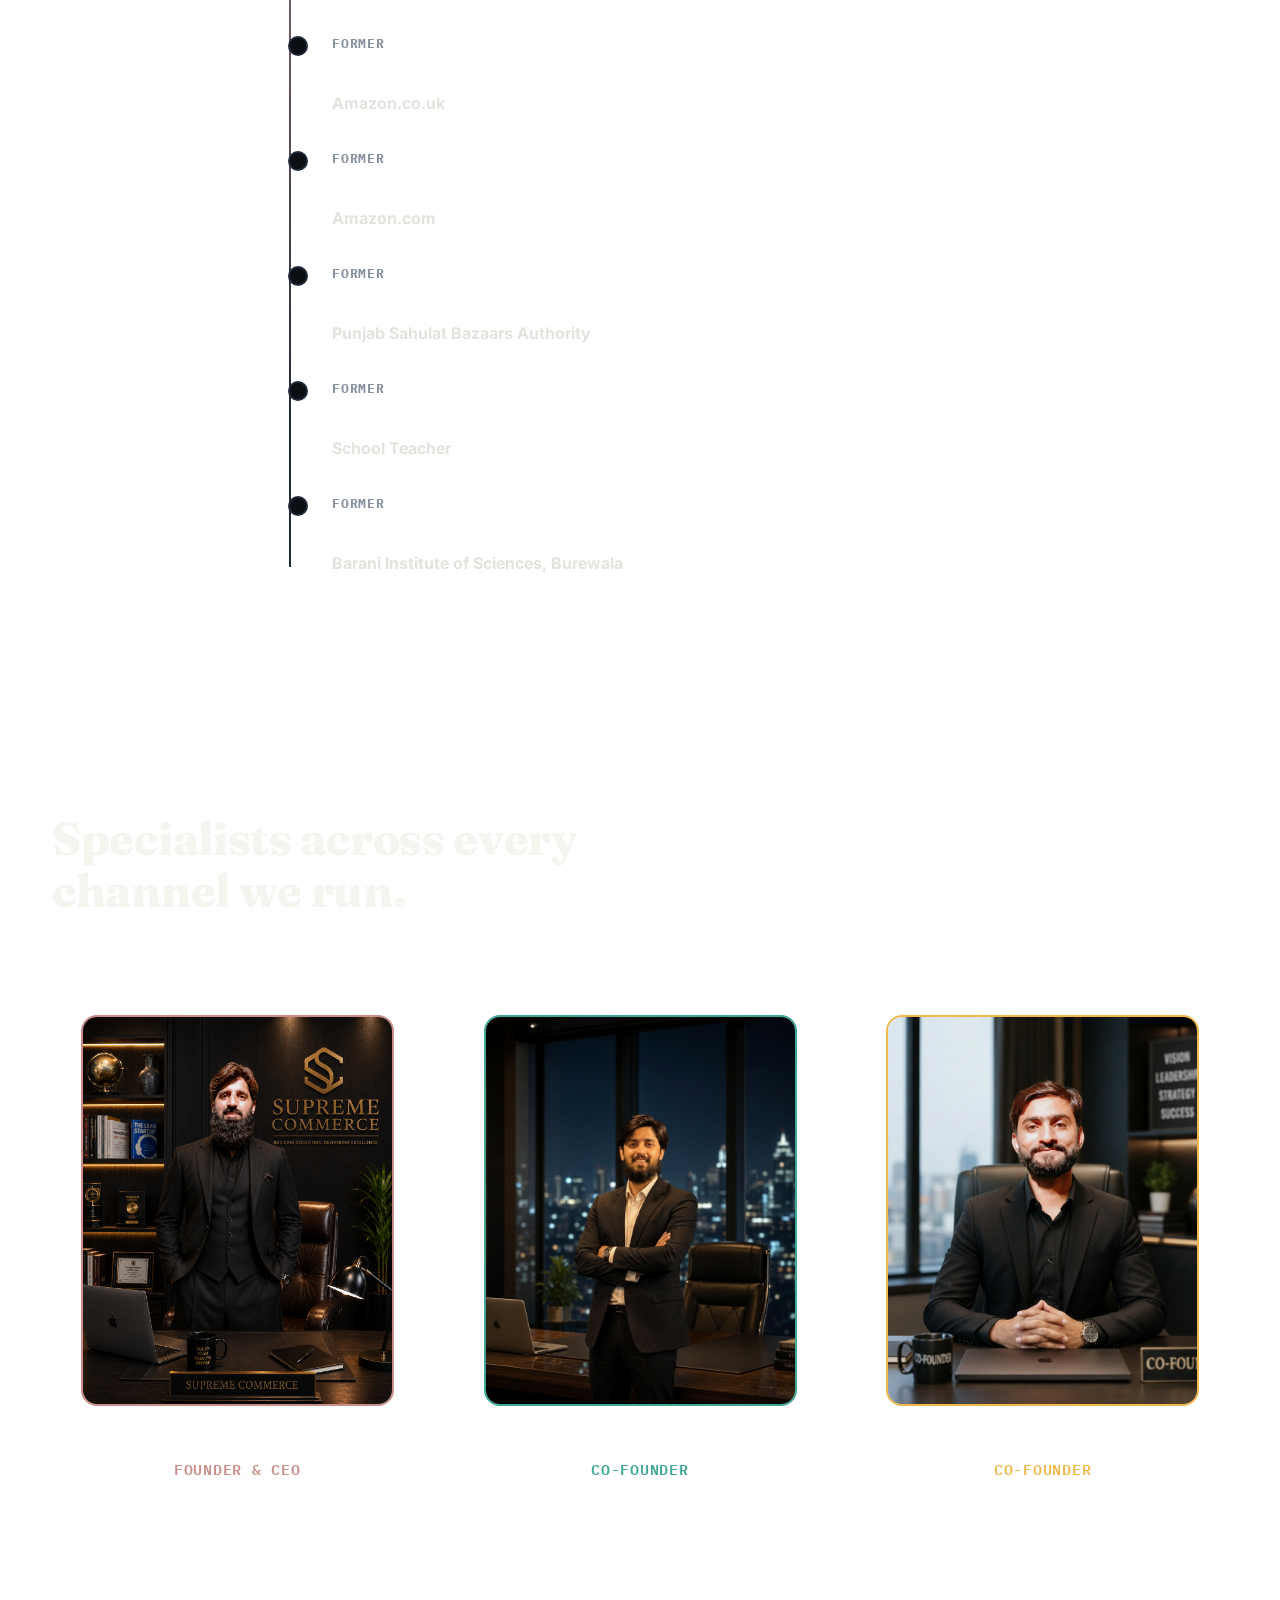
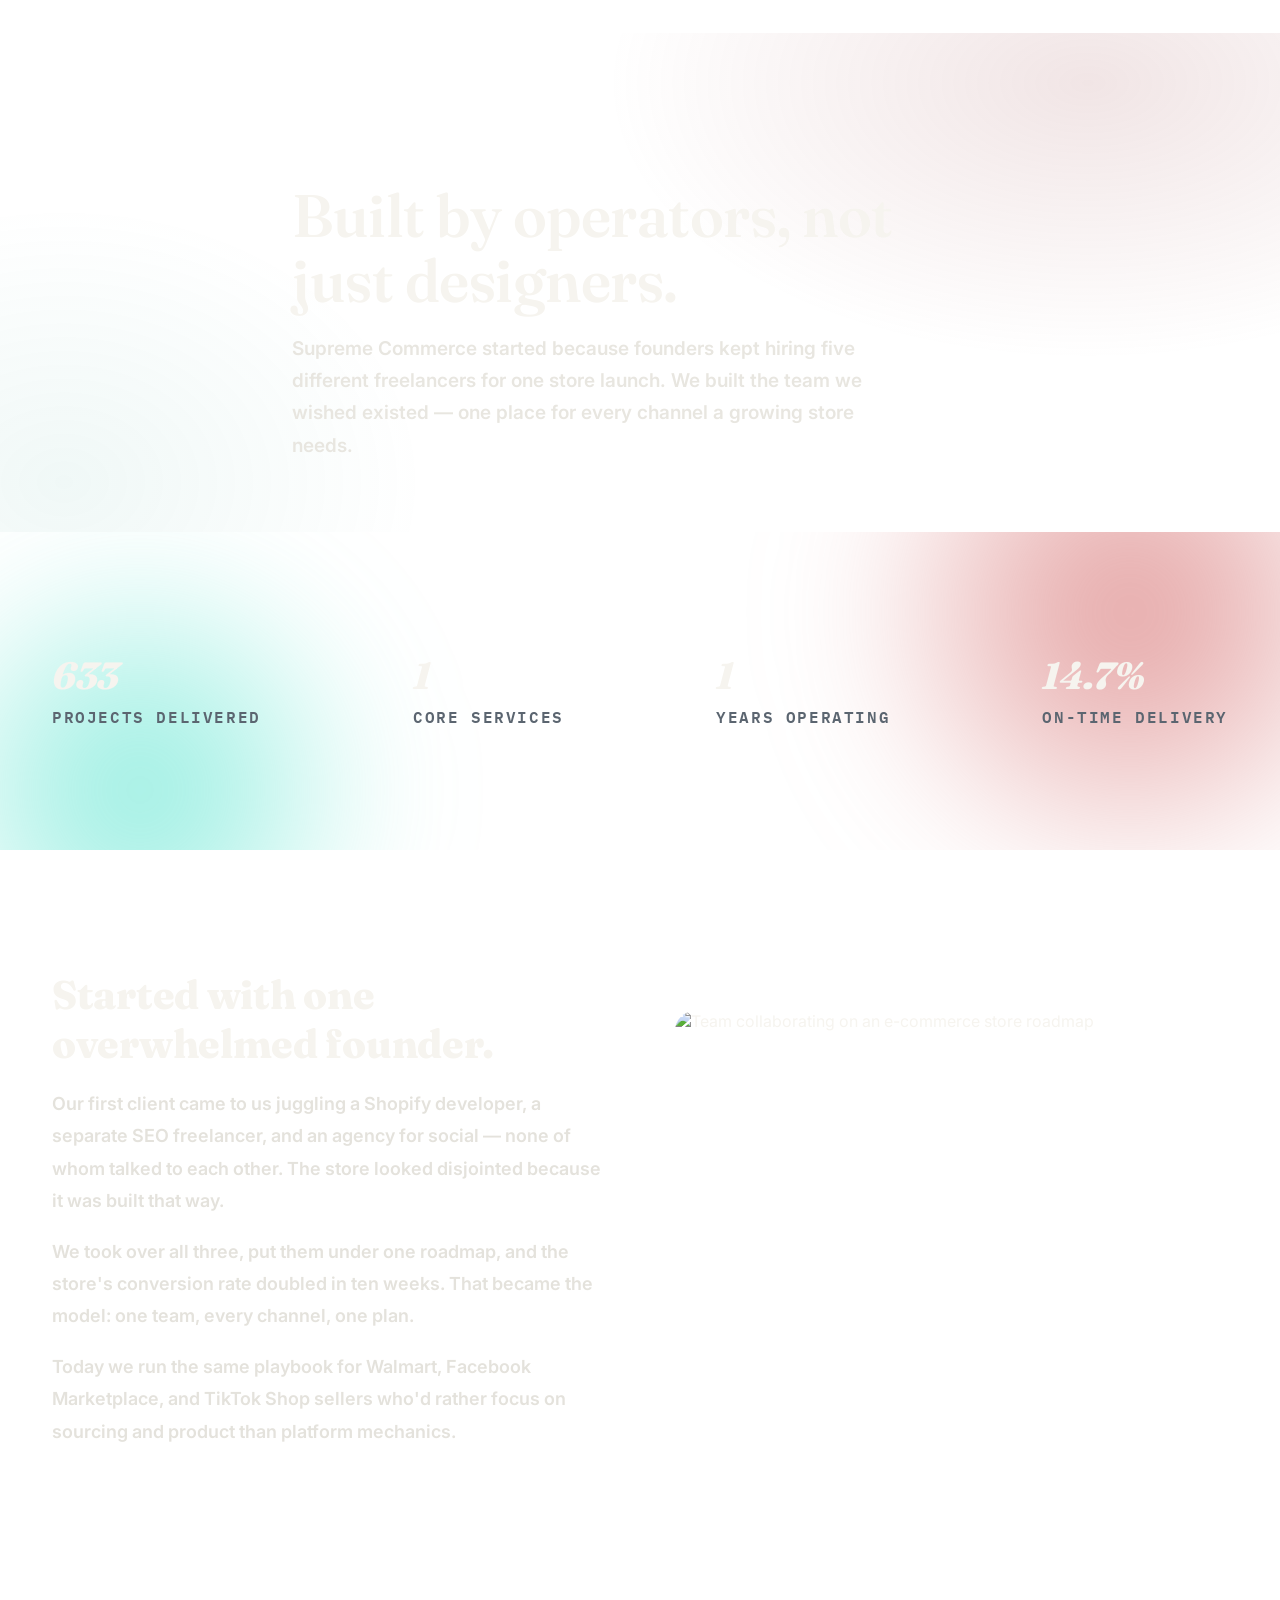
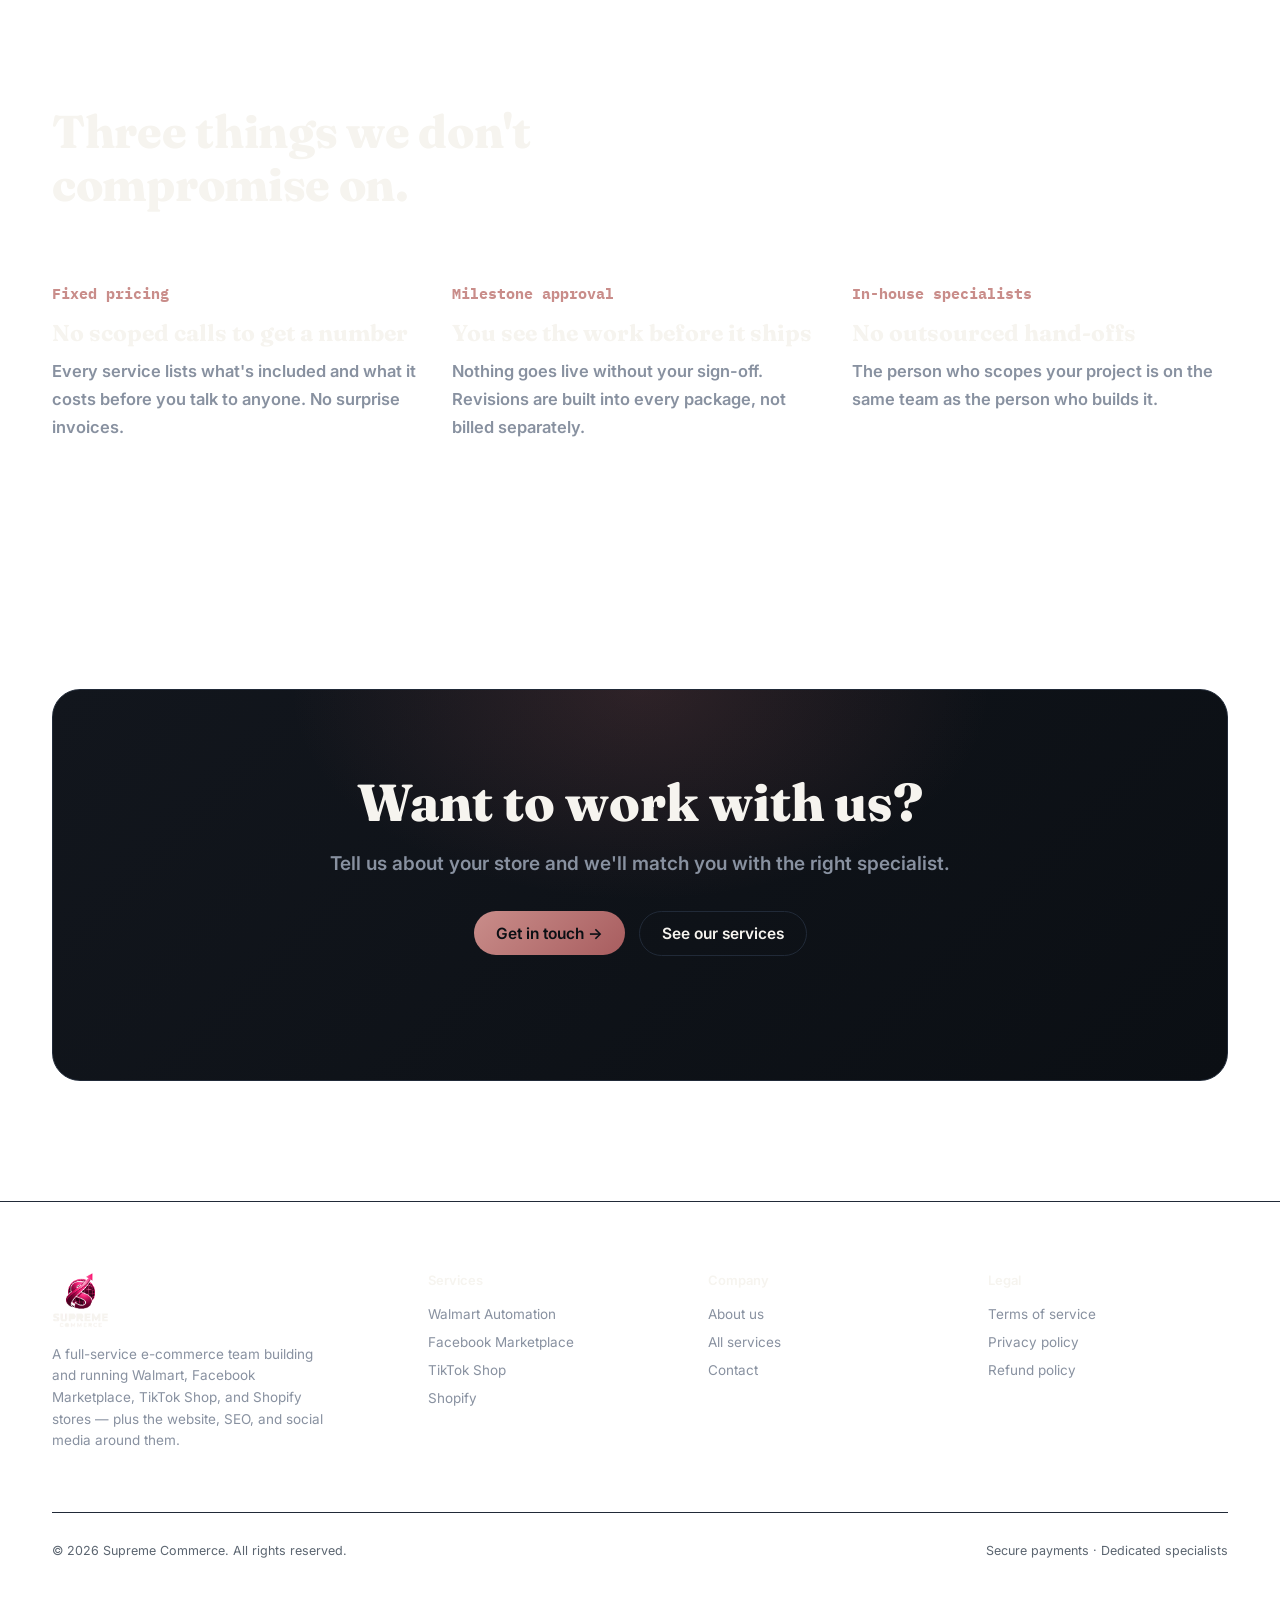
==== commit 8009cc4d: "Add animated Services dropdown to navbar; wire contact form to WhatsApp - Navbar "Services" link is " ====
--- a/about.html
+++ b/about.html
@@ -331,7 +331,21 @@
     <a href="index.html" class="logo"><img src="assets/images/logo-transparent.png" alt="Supreme Commerce" class="logo-img"></a>
     <div class="nav-links" id="navLinks">
       <a href="index.html">Home</a>
-      <a href="services.html">Services</a>
+      <div class="nav-item dropdown">
+        <a href="services.html" class="dropdown-trigger">Services<span class="dropdown-caret" aria-hidden="true"></span></a>
+        <div class="dropdown-menu">
+          <div class="dropdown-panel">
+            <div class="dropdown-label">Our Services</div>
+            <a href="services.html#walmart">Walmart Automation</a>
+            <a href="services.html#facebook">Facebook Marketplace</a>
+            <a href="services.html#tiktok">TikTok Shop</a>
+            <a href="services.html#shopify">Shopify Stores</a>
+            <a href="services.html#webdev">Website Development</a>
+            <a href="services.html#seo">SEO</a>
+            <a href="services.html#social">Social Media Management</a>
+          </div>
+        </div>
+      </div>
       <a href="about.html" class="active">About</a>
       <a href="contact.html">Contact</a>
     </div>
--- a/assets/style.css
+++ b/assets/style.css
@@ -132,6 +132,95 @@
 .nav-links a:focus-visible, .btn:focus-visible, .cat-card:focus-visible, .svc-card:focus-visible{
   outline:2px solid var(--brass-bright);outline-offset:3px;
 }
+
+/* ---------- NAV DROPDOWN (Services) ---------- */
+.nav-item{position:relative;display:flex;align-items:center;}
+.dropdown-trigger{display:flex;align-items:center;gap:6px;}
+.dropdown-caret{
+  width:7px;height:7px;margin-top:-3px;
+  border-right:1.5px solid currentColor;border-bottom:1.5px solid currentColor;
+  transform:rotate(45deg);transition:transform .25s ease;
+}
+.nav-item:hover .dropdown-caret,
+.nav-item:focus-within .dropdown-caret{transform:rotate(225deg);margin-top:3px;}
+.dropdown-menu{
+  /* Starts flush at top:100% (no gap) and uses padding-top, not a
+     margin/offset, to push the visible panel down. That padding is
+     still part of this hoverable element, so the cursor travelling
+     from the trigger to the panel never crosses dead space — with a
+     real gap there, :hover (and pointer-events) drops the instant the
+     mouse leaves the trigger, so a click below the gap lands on
+     whatever is behind the menu instead of the link. */
+  position:absolute;top:100%;left:50%;padding-top:20px;
+  transform:translateX(-50%);
+  min-width:240px;
+  opacity:0;visibility:hidden;pointer-events:none;
+  transition:opacity .25s ease, visibility 0s linear .25s;
+  z-index:110;
+}
+.nav-item:hover .dropdown-menu,
+.nav-item:focus-within .dropdown-menu{
+  opacity:1;visibility:visible;pointer-events:auto;
+  transition:opacity .25s ease, visibility 0s linear 0s;
+}
+.dropdown-panel{
+  background:linear-gradient(155deg, rgba(255,255,255,0.06), rgba(255,255,255,0.02)), var(--ink-2);
+  backdrop-filter:blur(20px);-webkit-backdrop-filter:blur(20px);
+  border:1px solid var(--line);
+  border-radius:16px;padding:10px;
+  box-shadow:0 30px 70px -20px rgba(0,0,0,0.7), inset 0 1px 0 rgba(255,255,255,0.05);
+  transform:translateY(-10px) scale(.97);
+  transition:transform .35s cubic-bezier(.2,.8,.2,1);
+}
+.nav-item:hover .dropdown-panel,
+.nav-item:focus-within .dropdown-panel{
+  transform:translateY(0) scale(1);
+}
+.dropdown-label{
+  font-family:var(--font-mono);font-size:10px;letter-spacing:0.12em;text-transform:uppercase;
+  color:var(--brass-bright);padding:8px 14px 10px;
+  border-bottom:1px solid var(--line);margin-bottom:6px;
+}
+.dropdown-menu a{
+  display:flex;align-items:center;justify-content:space-between;gap:14px;
+  padding:11px 14px;border-radius:9px;
+  font-size:14px;color:var(--slate);white-space:nowrap;
+  position:relative;
+  transition:color .2s ease, background .2s ease, padding-left .2s ease;
+  opacity:0;transform:translateY(-6px);
+}
+.dropdown-menu a::before{
+  content:'';position:absolute;left:2px;top:50%;transform:translateY(-50%);
+  width:3px;height:0;border-radius:2px;background:var(--brass-bright);
+  transition:height .2s ease;
+}
+.dropdown-menu a::after{
+  content:'→';font-family:var(--font-mono);font-size:12px;color:var(--brass-bright);
+  opacity:0;transform:translateX(-4px);
+  transition:opacity .2s ease, transform .2s ease;
+}
+.dropdown-menu a:hover{background:rgba(255,255,255,0.06);color:var(--porcelain);padding-left:20px;}
+.dropdown-menu a:hover::before{height:60%;}
+.dropdown-menu a:hover::after{opacity:1;transform:translateX(0);}
+
+/* Items fly in staggered, but only once the panel is actually open —
+   scoping the animation to :hover/:focus-within keeps them invisible
+   (and untabbable-looking) the rest of the time without needing JS. */
+.nav-item:hover .dropdown-menu a,
+.nav-item:focus-within .dropdown-menu a{
+  animation:dropdownItemIn .3s cubic-bezier(.2,.8,.2,1) forwards;
+}
+.dropdown-menu a:nth-of-type(1){animation-delay:.03s;}
+.dropdown-menu a:nth-of-type(2){animation-delay:.06s;}
+.dropdown-menu a:nth-of-type(3){animation-delay:.09s;}
+.dropdown-menu a:nth-of-type(4){animation-delay:.12s;}
+.dropdown-menu a:nth-of-type(5){animation-delay:.15s;}
+.dropdown-menu a:nth-of-type(6){animation-delay:.18s;}
+.dropdown-menu a:nth-of-type(7){animation-delay:.21s;}
+@keyframes dropdownItemIn{
+  from{opacity:0;transform:translateY(-6px);}
+  to{opacity:1;transform:translateY(0);}
+}
 .btn{
   font-family:var(--font-body);font-weight:600;font-size:14px;
   padding:12px 22px;border-radius:100px;cursor:pointer;border:none;
--- a/assets/responsive.css
+++ b/assets/responsive.css
@@ -212,6 +212,48 @@
     transition: opacity .4s ease;
   }
   .nav-scrim.open{ opacity: 1; pointer-events: auto; }
+
+  /* Services dropdown: inside the drawer there's no hover, so the
+     submenu is just shown inline under "Services" instead of the
+     desktop hover panel — no extra tap-to-expand step needed. */
+  .nav-item{ width: 100%; flex-direction: column; align-items: stretch; }
+  .dropdown-caret{ display: none; }
+  .dropdown-menu{
+    position: static;
+    opacity: 1;
+    visibility: visible;
+    pointer-events: auto;
+    min-width: 0;
+    width: 100%;
+    padding: 0 0 6px 16px;
+    margin-top: -6px;
+  }
+  .dropdown-panel{
+    background: transparent;
+    backdrop-filter: none;
+    -webkit-backdrop-filter: none;
+    border: none;
+    box-shadow: none;
+    border-radius: 0;
+    padding: 0;
+    transform: none;
+  }
+  /* Redundant with the "Services" row itself right above this list. */
+  .dropdown-label{ display: none; }
+  /* Desktop hides these until :hover/:focus-within reveals them with
+     an entrance animation — there's no hover on a touch drawer, so
+     without this override the links would just stay invisible. */
+  .dropdown-menu a{
+    font-size: 14px;
+    color: var(--slate-dark);
+    padding: 9px 0 9px 12px;
+    border-bottom: none;
+    opacity: 1;
+    transform: none;
+    animation: none;
+  }
+  .dropdown-menu a::before{ left: 0; }
+  .dropdown-menu a:hover{ background: transparent; color: var(--porcelain); padding-left: 12px; }
 }
 
 /* Below 600px the logo and the toggle couldn't share one row —
@@ -570,6 +612,8 @@
   .nav-links{ transition: none; }
   .nav-scrim{ transition: none; }
   html{ scroll-behavior: auto; }
+  .dropdown-panel{ transition: none; }
+  .dropdown-menu a{ animation: none !important; opacity: 1; transform: none; }
 }
 
 /* Keyboard focus must stay visible on every interactive element. */
